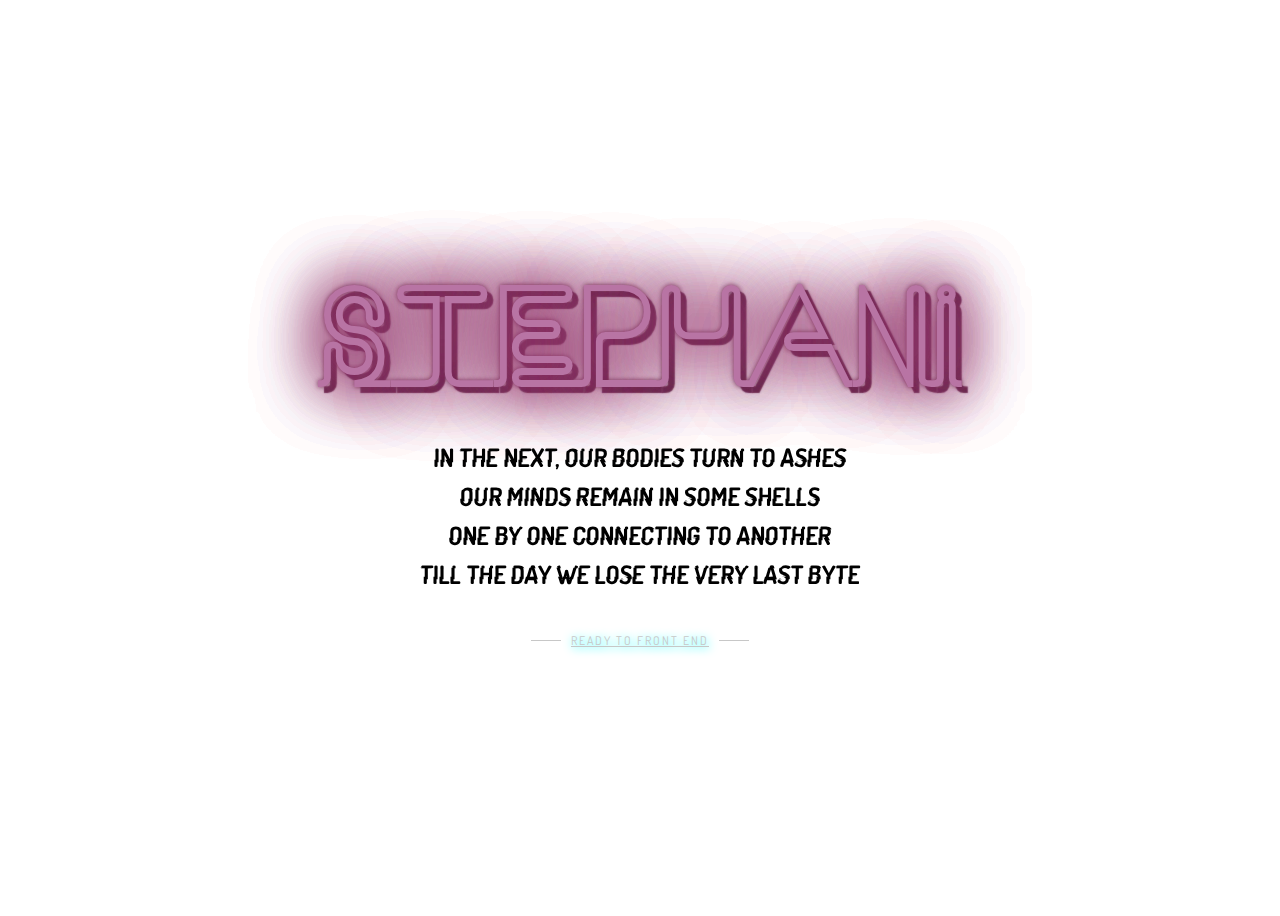
==== index.html @ b55461ea "init nuxt page" ====
<!DOCTYPE html>
<html >
<head><meta charset="utf-8">
<meta name="viewport" content="width=device-width, initial-scale=1"><link rel="preload" as="fetch" crossorigin="anonymous" href="/_payload.json"><link rel="modulepreload" as="script" crossorigin href="/_nuxt/entry.c4e32ee0.js"><link rel="modulepreload" as="script" crossorigin href="/_nuxt/index.02b77edc.js"><link rel="prefetch" as="script" crossorigin href="/_nuxt/error-404.999977af.js"><link rel="prefetch" as="script" crossorigin href="/_nuxt/error-500.c03dc04e.js"><style>@keyframes flash-left-e661d5b4{0%{transform:translateX(1px)}to{transform:translateX(0)}}@keyframes flash-right-e661d5b4{0%{transform:translateX(-.5px)}to{transform:translateX(0)}}.container[data-v-e661d5b4]{justify-content:center}.container[data-v-e661d5b4],.noise-title[data-v-e661d5b4]{align-items:center;display:flex;flex-flow:column nowrap}.noise-title[data-v-e661d5b4]{margin-bottom:2rem}.noise[data-v-e661d5b4]{cursor:pointer;display:inline-flex;flex-flow:column nowrap;font-size:.875rem;font-weight:700;line-height:1;margin-bottom:1rem;position:relative}.noise span[data-v-e661d5b4]{align-items:center;animation-delay:.5s;animation-duration:.2s;animation-iteration-count:infinite;animation-name:flash-right-e661d5b4;display:flex;height:8px;overflow:hidden;position:relative;z-index:2}.noise[data-v-e661d5b4]:after,.noise[data-v-e661d5b4]:before{animation-delay:.5s;animation-duration:.2s;animation-iteration-count:infinite;animation-name:flash-left-e661d5b4;content:attr(data-text);display:block;height:5px;overflow:hidden;position:absolute;white-space:nowrap;z-index:1}.noise[data-v-e661d5b4]:before{align-items:flex-start;display:flex;left:0;top:-4px}.noise[data-v-e661d5b4]:after{align-items:flex-end;bottom:-3px;display:flex;left:-1px}.light-mode .noise span[data-v-e661d5b4],.light-mode .noise[data-v-e661d5b4]:after,.light-mode .noise[data-v-e661d5b4]:before{animation:none}.enter-link[data-v-e661d5b4]{align-items:center;cursor:pointer;display:flex;font-family:Dosis,sans-serif;font-size:.75rem;letter-spacing:2px;text-shadow:1px 1px 10px cyan;transition:opacity .2s ease-out}.enter-link[data-v-e661d5b4]:hover{text-decoration:none}.enter-link[data-v-e661d5b4]:after,.enter-link[data-v-e661d5b4]:before{border-top:1px solid;content:"";display:inline-block;margin:0 10px;width:30px}.light-mode .enter-link[data-v-e661d5b4]{color:#070305;text-shadow:none}.slogan[data-v-e661d5b4]{color:#fff;font-family:Lato,sans-serif;font-size:5.5rem;font-weight:700;line-height:1;opacity:.7;text-shadow:0 0 20px cyan;white-space:pre-line}.slogan.flip[data-v-e661d5b4]{color:cyan;opacity:.05;text-shadow:10px 0 0 #b25e9a;transform:scaleX(-1)}.logo-wrap[data-v-e661d5b4]{align-items:center;color:#fff;display:flex;flex-flow:column nowrap;justify-content:center}.title[data-v-e661d5b4]{font-family:Fredericka the Great,cursive;font-size:5rem;line-height:1;margin-bottom:.25rem}.subtitle[data-v-e661d5b4]{font-family:Dosis,sans-serif;font-size:.625rem;font-weight:100;letter-spacing:7px;text-align:justify}.neon[data-v-e661d5b4]{color:#b874a4;font-family:neon;font-size:3.25rem;line-height:3.25rem;margin-bottom:2rem;margin-top:1rem}.light-mode .neon[data-v-e661d5b4]{animation:none;color:#555;text-shadow:0 0 5vw #f7f7f7,0 0 5vw #f7f7f7,0 0 5vw #f7f7f7,0 0 5vw #f7f7f7,0 0 .4vw #c7c7c7,.5vw .5vw .1vw #c7c7c7}.neon[data-v-e661d5b4]{animation:neon-e661d5b4 2s ease-out .1s infinite;-moz-animation:neon-e661d5b4 2s ease-out .1s infinite;-webkit-animation:neon-e661d5b4 2s ease-out .1s infinite;text-shadow:0 0 5vw #94396e,0 0 5vw #94396e,0 0 5vw #94396e,0 0 5vw #94396e,0 0 .4vw #5f2746,.5vw .5vw .1vw #5f2746}@media screen and (min-width:768px){.neon[data-v-e661d5b4]{font-size:6rem;line-height:6rem;margin-bottom:2rem}.noise[data-v-e661d5b4]{margin-bottom:1.75rem;transform:scale(1.5)}}@media screen and (min-width:992px){@keyframes flash-left-e661d5b4{0%{transform:translateX(4px)}to{transform:translateX(0)}}@keyframes flash-right-e661d5b4{0%{transform:translateX(-3px)}to{transform:translateX(0)}}.neon[data-v-e661d5b4]{font-size:8rem;line-height:8rem;margin-bottom:2rem}.noise[data-v-e661d5b4]{cursor:pointer;display:inline-flex;flex-flow:column nowrap;font-size:3rem;font-weight:700;line-height:1;margin-bottom:1rem;position:relative;transform:scale(.5)}.noise span[data-v-e661d5b4]{align-items:center;animation-duration:.2s;animation-iteration-count:infinite;animation-name:flash-right-e661d5b4;display:flex;height:23px;overflow:hidden;position:relative;z-index:2}.noise[data-v-e661d5b4]:after,.noise[data-v-e661d5b4]:before{animation-duration:.2s;animation-iteration-count:infinite;animation-name:flash-left-e661d5b4;content:attr(data-text);display:block;height:32px;overflow:hidden;position:absolute;white-space:nowrap;z-index:1}.noise[data-v-e661d5b4]:before{align-items:flex-start;display:flex;height:61%;left:1px;top:-13px}.noise[data-v-e661d5b4]:after{align-items:flex-end;bottom:-15px;display:flex;height:87%;left:-2px}}@keyframes neon-e661d5b4{0%,to{color:#b874a4;text-shadow:0 0 1vw #94396e,0 0 3vw #94396e,0 0 10vw #94396e,0 0 10vw #94396e,0 0 .4vw #5f2746,.5vw .5vw .1vw #5f2746}50%{color:#ffa0e4;text-shadow:0 0 .5vw #b25e9a,0 0 1.5vw #b25e9a,0 0 5vw #b25e9a,0 0 5vw #b25e9a,0 0 .2vw #5f2746,.5vw .5vw .1vw #5f2746}}</style><style>.magic-line-horizon[data-v-405652cb]{height:1400px;left:50%;position:absolute;transform:translate(-50%,-50%);width:80%}.magic-line[data-v-405652cb]{height:100%;position:absolute;top:0;width:50%}.magic-line.flip[data-v-405652cb]{right:0}.card[data-v-405652cb]{background-color:rgba(0,0,0,.75);border:1px solid #cf9bc3;border-radius:5px;margin-bottom:1.875rem;width:100%}.card[data-v-405652cb]:before{content:"";display:block;padding-bottom:65%}.card.narrow[data-v-405652cb]:before{padding-bottom:63%}</style><style>@import url("https://fonts.googleapis.com/css2?family=Dosis:wght@200;300&family=Lato:ital,wght@0,100;0,300;0,400;0,700;0,900;1,100;1,300;1,400;1,700;1,900&family=Fredericka+the+Great&family=Noto+Sans+TC:wght@300;400;500;700&family=Noto+Serif+TC&display=swap");.page-enter-active,.page-leave-active{transition:opacity .5s}.page-enter,.page-leave-to{opacity:0}.loader-enter-active,.loader-leave-active{transition:opacity .5s}.loader-leave-to{opacity:0}.navbar-light.bg-light{background-color:transparent}.navbar-brand{font-family:Fredericka the Great,cursive;font-size:1rem}.navbar-toggler{border:none;padding:.5rem 0}.navbar-nav .nav-link{color:#c7c7c7}.light-mode .navbar-nav .nav-link{color:#555;font-weight:700;text-shadow:none}.light-mode .navbar-nav .nav-link:hover{color:#555;text-shadow:none}.navbar-dark .navbar-nav .nav-link{color:#c7c7c7}.navbar-expand-lg .navbar-nav .nav-link{cursor:pointer;font-family:Dosis,sans-serif;font-size:.75rem;letter-spacing:2px}@media (min-width:992px){.navbar-expand-lg .navbar-nav .nav-link{margin:1rem 2rem}}.light-mode .nav-link{color:#555}@font-face{font-display:swap;font-family:neon;font-style:normal;font-weight:300;src:url(/_nuxt/neon.2fa25d86.ttf)}.font-dosis{font-family:Dosis,sans-serif;font-size:3rem;font-weight:700}.fonts-neon{color:#b874a4;font-family:neon;font-size:8rem;line-height:8rem;margin-bottom:2rem;margin-top:1rem;text-shadow:0 0 5vw #94396e,0 0 5vw #94396e,0 0 5vw #94396e,0 0 5vw #94396e,0 0 .4vw #5f2746,.5vw .5vw .1vw #5f2746}body{display:flex;flex-direction:column;min-height:100vh;transition:all .25s ease-out}body.light-mode{background-color:#fff;color:#070305}body.light-mode a{color:#070305}#__layout,#__nuxt,.v-layout,main{display:flex;flex-direction:column;flex-grow:1}main{align-items:center;justify-content:center;overflow:hidden}a{color:#c7c7c7}.section{display:flex;flex-flow:column nowrap;justify-content:center;position:relative}.section,.section.fullscreen{min-height:100vh}.section-title{display:flex;flex-flow:column nowrap;font-family:"Noto Serif",serif;font-size:1.5rem;justify-content:center;line-height:1;margin-bottom:2.5rem}.section-title .text-large{display:inline-block;font-size:1.875rem;margin-top:1rem}.custom-control-input:checked~.custom-control-label:before{background-color:transparent;border-color:#c7c7c7;color:#fff}.custom-control-input:focus~.custom-control-label:before{box-shadow:none}.custom-control-input:focus:not(:checked)~.custom-control-label:before{border-color:#c7c7c7}.custom-control-input:not(:disabled):active~.custom-control-label:before{background-color:transparent;border-color:inherit;color:#fff}.color-white{color:#fff}.bg-cyber-purple{background-color:#5f2746}.bg-cyber-black{background-color:#070305}.bg-powder-cyan{background-color:#6b9099}</style></head>
<body ><div id="__nuxt"><!--[--><main data-v-405652cb><div id="SECTION_TOP" class="section" style="min-height:auto;" data-v-405652cb data-v-e661d5b4><div class="container" data-v-e661d5b4><div class="font-neon neon" data-v-e661d5b4>stephani</div><div class="font-dosis noise-title" data-v-e661d5b4><div class="noise" data-text="IN THE NEXT, OUR BODIES TURN TO ASHES" data-v-e661d5b4><span data-v-e661d5b4>IN THE NEXT, OUR BODIES TURN TO ASHES</span></div><div class="noise" data-text="OUR MINDS REMAIN IN SOME SHELLS" data-v-e661d5b4><span data-v-e661d5b4>OUR MINDS REMAIN IN SOME SHELLS</span></div><div class="noise" data-text="ONE BY ONE CONNECTING TO ANOTHER" data-v-e661d5b4><span data-v-e661d5b4>ONE BY ONE CONNECTING TO ANOTHER</span></div><div class="noise" data-text="TILL THE DAY WE LOSE THE VERY LAST BYTE" data-v-e661d5b4><span data-v-e661d5b4>TILL THE DAY WE LOSE THE VERY LAST BYTE</span></div></div><a class="enter-link" href="#" data-v-e661d5b4>READY TO FRONT END</a></div></div></main><!--]--></div><script type="application/json" id="__NUXT_DATA__" data-ssr="true" data-src="/_payload.json">[{"state":1,"_errors":3,"serverRendered":5,"path":6,"prerenderedAt":7},["Reactive",2],{},["Reactive",4],{},true,"/",1693172383442]</script><script>window.__NUXT__={};window.__NUXT__.config={public:{},app:{baseURL:"/",buildAssetsDir:"/_nuxt/",cdnURL:""}}</script><script type="module" src="/_nuxt/entry.c4e32ee0.js" crossorigin></script></body>
</html>
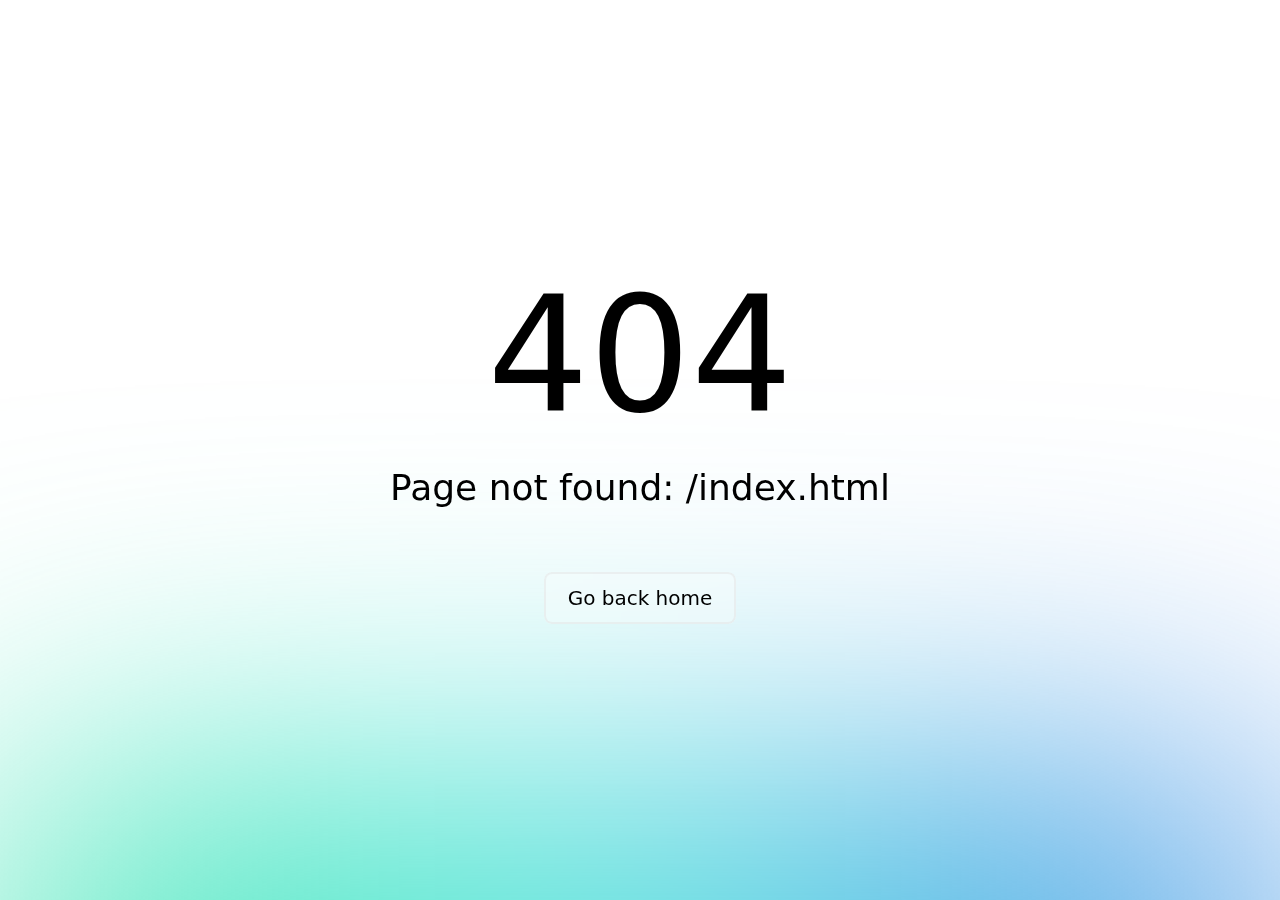
==== commit 286db1a0: "feat: add theme style" ====
--- a/index.html
+++ b/index.html
@@ -1,6 +1,29 @@
 <!DOCTYPE html>
 <html >
 <head><meta charset="utf-8">
-<meta name="viewport" content="width=device-width, initial-scale=1"><link rel="preload" as="fetch" crossorigin="anonymous" href="/_payload.json"><link rel="modulepreload" as="script" crossorigin href="/_nuxt/entry.c4e32ee0.js"><link rel="modulepreload" as="script" crossorigin href="/_nuxt/index.02b77edc.js"><link rel="prefetch" as="script" crossorigin href="/_nuxt/error-404.999977af.js"><link rel="prefetch" as="script" crossorigin href="/_nuxt/error-500.c03dc04e.js"><style>@keyframes flash-left-e661d5b4{0%{transform:translateX(1px)}to{transform:translateX(0)}}@keyframes flash-right-e661d5b4{0%{transform:translateX(-.5px)}to{transform:translateX(0)}}.container[data-v-e661d5b4]{justify-content:center}.container[data-v-e661d5b4],.noise-title[data-v-e661d5b4]{align-items:center;display:flex;flex-flow:column nowrap}.noise-title[data-v-e661d5b4]{margin-bottom:2rem}.noise[data-v-e661d5b4]{cursor:pointer;display:inline-flex;flex-flow:column nowrap;font-size:.875rem;font-weight:700;line-height:1;margin-bottom:1rem;position:relative}.noise span[data-v-e661d5b4]{align-items:center;animation-delay:.5s;animation-duration:.2s;animation-iteration-count:infinite;animation-name:flash-right-e661d5b4;display:flex;height:8px;overflow:hidden;position:relative;z-index:2}.noise[data-v-e661d5b4]:after,.noise[data-v-e661d5b4]:before{animation-delay:.5s;animation-duration:.2s;animation-iteration-count:infinite;animation-name:flash-left-e661d5b4;content:attr(data-text);display:block;height:5px;overflow:hidden;position:absolute;white-space:nowrap;z-index:1}.noise[data-v-e661d5b4]:before{align-items:flex-start;display:flex;left:0;top:-4px}.noise[data-v-e661d5b4]:after{align-items:flex-end;bottom:-3px;display:flex;left:-1px}.light-mode .noise span[data-v-e661d5b4],.light-mode .noise[data-v-e661d5b4]:after,.light-mode .noise[data-v-e661d5b4]:before{animation:none}.enter-link[data-v-e661d5b4]{align-items:center;cursor:pointer;display:flex;font-family:Dosis,sans-serif;font-size:.75rem;letter-spacing:2px;text-shadow:1px 1px 10px cyan;transition:opacity .2s ease-out}.enter-link[data-v-e661d5b4]:hover{text-decoration:none}.enter-link[data-v-e661d5b4]:after,.enter-link[data-v-e661d5b4]:before{border-top:1px solid;content:"";display:inline-block;margin:0 10px;width:30px}.light-mode .enter-link[data-v-e661d5b4]{color:#070305;text-shadow:none}.slogan[data-v-e661d5b4]{color:#fff;font-family:Lato,sans-serif;font-size:5.5rem;font-weight:700;line-height:1;opacity:.7;text-shadow:0 0 20px cyan;white-space:pre-line}.slogan.flip[data-v-e661d5b4]{color:cyan;opacity:.05;text-shadow:10px 0 0 #b25e9a;transform:scaleX(-1)}.logo-wrap[data-v-e661d5b4]{align-items:center;color:#fff;display:flex;flex-flow:column nowrap;justify-content:center}.title[data-v-e661d5b4]{font-family:Fredericka the Great,cursive;font-size:5rem;line-height:1;margin-bottom:.25rem}.subtitle[data-v-e661d5b4]{font-family:Dosis,sans-serif;font-size:.625rem;font-weight:100;letter-spacing:7px;text-align:justify}.neon[data-v-e661d5b4]{color:#b874a4;font-family:neon;font-size:3.25rem;line-height:3.25rem;margin-bottom:2rem;margin-top:1rem}.light-mode .neon[data-v-e661d5b4]{animation:none;color:#555;text-shadow:0 0 5vw #f7f7f7,0 0 5vw #f7f7f7,0 0 5vw #f7f7f7,0 0 5vw #f7f7f7,0 0 .4vw #c7c7c7,.5vw .5vw .1vw #c7c7c7}.neon[data-v-e661d5b4]{animation:neon-e661d5b4 2s ease-out .1s infinite;-moz-animation:neon-e661d5b4 2s ease-out .1s infinite;-webkit-animation:neon-e661d5b4 2s ease-out .1s infinite;text-shadow:0 0 5vw #94396e,0 0 5vw #94396e,0 0 5vw #94396e,0 0 5vw #94396e,0 0 .4vw #5f2746,.5vw .5vw .1vw #5f2746}@media screen and (min-width:768px){.neon[data-v-e661d5b4]{font-size:6rem;line-height:6rem;margin-bottom:2rem}.noise[data-v-e661d5b4]{margin-bottom:1.75rem;transform:scale(1.5)}}@media screen and (min-width:992px){@keyframes flash-left-e661d5b4{0%{transform:translateX(4px)}to{transform:translateX(0)}}@keyframes flash-right-e661d5b4{0%{transform:translateX(-3px)}to{transform:translateX(0)}}.neon[data-v-e661d5b4]{font-size:8rem;line-height:8rem;margin-bottom:2rem}.noise[data-v-e661d5b4]{cursor:pointer;display:inline-flex;flex-flow:column nowrap;font-size:3rem;font-weight:700;line-height:1;margin-bottom:1rem;position:relative;transform:scale(.5)}.noise span[data-v-e661d5b4]{align-items:center;animation-duration:.2s;animation-iteration-count:infinite;animation-name:flash-right-e661d5b4;display:flex;height:23px;overflow:hidden;position:relative;z-index:2}.noise[data-v-e661d5b4]:after,.noise[data-v-e661d5b4]:before{animation-duration:.2s;animation-iteration-count:infinite;animation-name:flash-left-e661d5b4;content:attr(data-text);display:block;height:32px;overflow:hidden;position:absolute;white-space:nowrap;z-index:1}.noise[data-v-e661d5b4]:before{align-items:flex-start;display:flex;height:61%;left:1px;top:-13px}.noise[data-v-e661d5b4]:after{align-items:flex-end;bottom:-15px;display:flex;height:87%;left:-2px}}@keyframes neon-e661d5b4{0%,to{color:#b874a4;text-shadow:0 0 1vw #94396e,0 0 3vw #94396e,0 0 10vw #94396e,0 0 10vw #94396e,0 0 .4vw #5f2746,.5vw .5vw .1vw #5f2746}50%{color:#ffa0e4;text-shadow:0 0 .5vw #b25e9a,0 0 1.5vw #b25e9a,0 0 5vw #b25e9a,0 0 5vw #b25e9a,0 0 .2vw #5f2746,.5vw .5vw .1vw #5f2746}}</style><style>.magic-line-horizon[data-v-405652cb]{height:1400px;left:50%;position:absolute;transform:translate(-50%,-50%);width:80%}.magic-line[data-v-405652cb]{height:100%;position:absolute;top:0;width:50%}.magic-line.flip[data-v-405652cb]{right:0}.card[data-v-405652cb]{background-color:rgba(0,0,0,.75);border:1px solid #cf9bc3;border-radius:5px;margin-bottom:1.875rem;width:100%}.card[data-v-405652cb]:before{content:"";display:block;padding-bottom:65%}.card.narrow[data-v-405652cb]:before{padding-bottom:63%}</style><style>@import url("https://fonts.googleapis.com/css2?family=Dosis:wght@200;300&family=Lato:ital,wght@0,100;0,300;0,400;0,700;0,900;1,100;1,300;1,400;1,700;1,900&family=Fredericka+the+Great&family=Noto+Sans+TC:wght@300;400;500;700&family=Noto+Serif+TC&display=swap");.page-enter-active,.page-leave-active{transition:opacity .5s}.page-enter,.page-leave-to{opacity:0}.loader-enter-active,.loader-leave-active{transition:opacity .5s}.loader-leave-to{opacity:0}.navbar-light.bg-light{background-color:transparent}.navbar-brand{font-family:Fredericka the Great,cursive;font-size:1rem}.navbar-toggler{border:none;padding:.5rem 0}.navbar-nav .nav-link{color:#c7c7c7}.light-mode .navbar-nav .nav-link{color:#555;font-weight:700;text-shadow:none}.light-mode .navbar-nav .nav-link:hover{color:#555;text-shadow:none}.navbar-dark .navbar-nav .nav-link{color:#c7c7c7}.navbar-expand-lg .navbar-nav .nav-link{cursor:pointer;font-family:Dosis,sans-serif;font-size:.75rem;letter-spacing:2px}@media (min-width:992px){.navbar-expand-lg .navbar-nav .nav-link{margin:1rem 2rem}}.light-mode .nav-link{color:#555}@font-face{font-display:swap;font-family:neon;font-style:normal;font-weight:300;src:url(/_nuxt/neon.2fa25d86.ttf)}.font-dosis{font-family:Dosis,sans-serif;font-size:3rem;font-weight:700}.fonts-neon{color:#b874a4;font-family:neon;font-size:8rem;line-height:8rem;margin-bottom:2rem;margin-top:1rem;text-shadow:0 0 5vw #94396e,0 0 5vw #94396e,0 0 5vw #94396e,0 0 5vw #94396e,0 0 .4vw #5f2746,.5vw .5vw .1vw #5f2746}body{display:flex;flex-direction:column;min-height:100vh;transition:all .25s ease-out}body.light-mode{background-color:#fff;color:#070305}body.light-mode a{color:#070305}#__layout,#__nuxt,.v-layout,main{display:flex;flex-direction:column;flex-grow:1}main{align-items:center;justify-content:center;overflow:hidden}a{color:#c7c7c7}.section{display:flex;flex-flow:column nowrap;justify-content:center;position:relative}.section,.section.fullscreen{min-height:100vh}.section-title{display:flex;flex-flow:column nowrap;font-family:"Noto Serif",serif;font-size:1.5rem;justify-content:center;line-height:1;margin-bottom:2.5rem}.section-title .text-large{display:inline-block;font-size:1.875rem;margin-top:1rem}.custom-control-input:checked~.custom-control-label:before{background-color:transparent;border-color:#c7c7c7;color:#fff}.custom-control-input:focus~.custom-control-label:before{box-shadow:none}.custom-control-input:focus:not(:checked)~.custom-control-label:before{border-color:#c7c7c7}.custom-control-input:not(:disabled):active~.custom-control-label:before{background-color:transparent;border-color:inherit;color:#fff}.color-white{color:#fff}.bg-cyber-purple{background-color:#5f2746}.bg-cyber-black{background-color:#070305}.bg-powder-cyan{background-color:#6b9099}</style></head>
-<body ><div id="__nuxt"><!--[--><main data-v-405652cb><div id="SECTION_TOP" class="section" style="min-height:auto;" data-v-405652cb data-v-e661d5b4><div class="container" data-v-e661d5b4><div class="font-neon neon" data-v-e661d5b4>stephani</div><div class="font-dosis noise-title" data-v-e661d5b4><div class="noise" data-text="IN THE NEXT, OUR BODIES TURN TO ASHES" data-v-e661d5b4><span data-v-e661d5b4>IN THE NEXT, OUR BODIES TURN TO ASHES</span></div><div class="noise" data-text="OUR MINDS REMAIN IN SOME SHELLS" data-v-e661d5b4><span data-v-e661d5b4>OUR MINDS REMAIN IN SOME SHELLS</span></div><div class="noise" data-text="ONE BY ONE CONNECTING TO ANOTHER" data-v-e661d5b4><span data-v-e661d5b4>ONE BY ONE CONNECTING TO ANOTHER</span></div><div class="noise" data-text="TILL THE DAY WE LOSE THE VERY LAST BYTE" data-v-e661d5b4><span data-v-e661d5b4>TILL THE DAY WE LOSE THE VERY LAST BYTE</span></div></div><a class="enter-link" href="#" data-v-e661d5b4>READY TO FRONT END</a></div></div></main><!--]--></div><script type="application/json" id="__NUXT_DATA__" data-ssr="true" data-src="/_payload.json">[{"state":1,"_errors":3,"serverRendered":5,"path":6,"prerenderedAt":7},["Reactive",2],{},["Reactive",4],{},true,"/",1693172383442]</script><script>window.__NUXT__={};window.__NUXT__.config={public:{},app:{baseURL:"/",buildAssetsDir:"/_nuxt/",cdnURL:""}}</script><script type="module" src="/_nuxt/entry.c4e32ee0.js" crossorigin></script></body>
+<title>ST&#x2F;FND.</title>
+<meta name="viewport" content="width=device-width, initial-scale=1">
+<meta name="Title" content="ST/FND.">
+<meta name="description" content="My amazing site."><link rel="modulepreload" as="script" crossorigin href="/_nuxt/entry.830f4719.js"><link rel="preload" as="style" href="/_nuxt/entry.898fc7f6.css"><link rel="prefetch" as="script" crossorigin href="/_nuxt/default.9f794185.js"><link rel="prefetch" as="script" crossorigin href="/_nuxt/_plugin-vue_export-helper.c27b6911.js"><link rel="prefetch" as="style" href="/_nuxt/error-404.7fc72018.css"><link rel="prefetch" as="script" crossorigin href="/_nuxt/error-404.17345e70.js"><link rel="prefetch" as="style" href="/_nuxt/error-500.c5df6088.css"><link rel="prefetch" as="script" crossorigin href="/_nuxt/error-500.f3aacb92.js"><link rel="stylesheet" href="/_nuxt/entry.898fc7f6.css"></head>
+<body class="test"><div id="__nuxt"><svg class="nuxt-spa-loading" xmlns="http://www.w3.org/2000/svg" viewBox="0 0 37 25" fill="none" width="80"><path d="M24.236 22.006h10.742L25.563 5.822l-8.979 14.31a4 4 0 0 1-3.388 1.874H2.978l11.631-20 5.897 10.567"/></svg><style>.nuxt-spa-loading {
+  position: fixed;
+  top: 50%;
+  left: 50%;
+  transform: translate(-50%, -50%);
+}
+.nuxt-spa-loading>path {
+  fill: none;
+  stroke: #00DC82;
+  stroke-width: 4px;
+  stroke-linecap: round;
+  stroke-linejoin: round;
+  stroke-dasharray: 128;
+  stroke-dashoffset: 128;
+  animation: nuxt-spa-loading-move 3s linear infinite;
+}
+@keyframes nuxt-spa-loading-move {
+  100% {
+    stroke-dashoffset: -128;
+  }
+}</style></div><script type="application/json" id="__NUXT_DATA__" data-ssr="false">[{"_errors":1,"serverRendered":2,"data":3,"state":4},{},false,{},{}]</script><script>window.__NUXT__={};window.__NUXT__.config={public:{},app:{baseURL:"/",buildAssetsDir:"/_nuxt/",cdnURL:""}}</script><script type="module" src="/_nuxt/entry.830f4719.js" crossorigin></script></body>
 </html>--- a/_nuxt/entry.898fc7f6.css
+++ b/_nuxt/entry.898fc7f6.css
@@ -0,0 +1,10 @@
+@import"https://fonts.googleapis.com/css2?family=Dosis:wght@200;300&family=Lato:ital,wght@0,100;0,300;0,400;0,700;0,900;1,100;1,300;1,400;1,700;1,900&family=Fredericka+the+Great&family=Noto+Sans+TC:wght@300;400;500;700&family=Noto+Serif+TC&display=swap";@import"https://fonts.googleapis.com/css2?family=Prata&display=swap";@import"https://fonts.googleapis.com/css?family=Raleway:400,,800,900";@import"https://fonts.googleapis.com/css2?family=Fredericka+the+Great&family=Podkova:wght@400;500;600;700;800&family=Prata&display=swap";/*! tailwindcss v3.3.5 | MIT License | https://tailwindcss.com*/*,:after,:before{border:0 solid;box-sizing:border-box}:after,:before{--tw-content:""}html{-webkit-text-size-adjust:100%;font-feature-settings:normal;font-family:Graphik,sans-serif;font-variation-settings:normal;line-height:1.5;-moz-tab-size:4;-o-tab-size:4;tab-size:4}body{line-height:inherit;margin:0}hr{border-top-width:1px;color:inherit;height:0}abbr:where([title]){-webkit-text-decoration:underline dotted;text-decoration:underline dotted}h1,h2,h3,h4,h5,h6{font-size:inherit;font-weight:inherit}a{color:inherit;text-decoration:inherit}code,kbd,pre,samp{font-family:ui-monospace,SFMono-Regular,Menlo,Monaco,Consolas,Liberation Mono,Courier New,monospace;font-size:1em}table{border-collapse:collapse;border-color:inherit;text-indent:0}button,input,optgroup,select,textarea{font-feature-settings:inherit;color:inherit;font-family:inherit;font-size:100%;font-variation-settings:inherit;font-weight:inherit;line-height:inherit;margin:0;padding:0}[type=button],[type=reset],[type=submit],button{-webkit-appearance:button;background-color:transparent;background-image:none}:-moz-focusring{outline:auto}:-moz-ui-invalid{box-shadow:none}::-webkit-inner-spin-button,::-webkit-outer-spin-button{height:auto}::-webkit-search-decoration{-webkit-appearance:none}blockquote,dd,dl,figure,h1,h2,h3,h4,h5,h6,hr,p,pre{margin:0}fieldset{margin:0}fieldset,legend{padding:0}menu,ol,ul{list-style:none;margin:0;padding:0}dialog{padding:0}textarea{resize:vertical}input::-moz-placeholder,textarea::-moz-placeholder{color:#9ca3af;opacity:1}input::placeholder,textarea::placeholder{color:#9ca3af;opacity:1}[role=button],button{cursor:pointer}:disabled{cursor:default}audio,canvas,embed,iframe,img,object,svg,video{display:block;vertical-align:middle}img,video{height:auto;max-width:100%}[hidden]{display:none}*,:after,:before{--tw-border-spacing-x:0;--tw-border-spacing-y:0;--tw-translate-x:0;--tw-translate-y:0;--tw-rotate:0;--tw-skew-x:0;--tw-skew-y:0;--tw-scale-x:1;--tw-scale-y:1;--tw-pan-x: ;--tw-pan-y: ;--tw-pinch-zoom: ;--tw-scroll-snap-strictness:proximity;--tw-gradient-from-position: ;--tw-gradient-via-position: ;--tw-gradient-to-position: ;--tw-ordinal: ;--tw-slashed-zero: ;--tw-numeric-figure: ;--tw-numeric-spacing: ;--tw-numeric-fraction: ;--tw-ring-inset: ;--tw-ring-offset-width:0px;--tw-ring-offset-color:#fff;--tw-ring-color:rgba(59,130,246,.5);--tw-ring-offset-shadow:0 0 #0000;--tw-ring-shadow:0 0 #0000;--tw-shadow:0 0 #0000;--tw-shadow-colored:0 0 #0000;--tw-blur: ;--tw-brightness: ;--tw-contrast: ;--tw-grayscale: ;--tw-hue-rotate: ;--tw-invert: ;--tw-saturate: ;--tw-sepia: ;--tw-drop-shadow: ;--tw-backdrop-blur: ;--tw-backdrop-brightness: ;--tw-backdrop-contrast: ;--tw-backdrop-grayscale: ;--tw-backdrop-hue-rotate: ;--tw-backdrop-invert: ;--tw-backdrop-opacity: ;--tw-backdrop-saturate: ;--tw-backdrop-sepia: }::backdrop{--tw-border-spacing-x:0;--tw-border-spacing-y:0;--tw-translate-x:0;--tw-translate-y:0;--tw-rotate:0;--tw-skew-x:0;--tw-skew-y:0;--tw-scale-x:1;--tw-scale-y:1;--tw-pan-x: ;--tw-pan-y: ;--tw-pinch-zoom: ;--tw-scroll-snap-strictness:proximity;--tw-gradient-from-position: ;--tw-gradient-via-position: ;--tw-gradient-to-position: ;--tw-ordinal: ;--tw-slashed-zero: ;--tw-numeric-figure: ;--tw-numeric-spacing: ;--tw-numeric-fraction: ;--tw-ring-inset: ;--tw-ring-offset-width:0px;--tw-ring-offset-color:#fff;--tw-ring-color:rgba(59,130,246,.5);--tw-ring-offset-shadow:0 0 #0000;--tw-ring-shadow:0 0 #0000;--tw-shadow:0 0 #0000;--tw-shadow-colored:0 0 #0000;--tw-blur: ;--tw-brightness: ;--tw-contrast: ;--tw-grayscale: ;--tw-hue-rotate: ;--tw-invert: ;--tw-saturate: ;--tw-sepia: ;--tw-drop-shadow: ;--tw-backdrop-blur: ;--tw-backdrop-brightness: ;--tw-backdrop-contrast: ;--tw-backdrop-grayscale: ;--tw-backdrop-hue-rotate: ;--tw-backdrop-invert: ;--tw-backdrop-opacity: ;--tw-backdrop-saturate: ;--tw-backdrop-sepia: }.container{width:100%}@media (min-width:480px){.container{max-width:480px}}@media (min-width:768px){.container{max-width:768px}}@media (min-width:976px){.container{max-width:976px}}@media (min-width:1440px){.container{max-width:1440px}}.visible{visibility:visible}.fixed{position:fixed}.absolute{position:absolute}.relative{position:relative}.bottom-0{bottom:0}.left-\[2\%\]{left:2%}.top-\[4\%\]{top:4%}.m-auto{margin:auto}.mx-1{margin-left:.25rem;margin-right:.25rem}.my-4{margin-bottom:1rem;margin-top:1rem}.mb-1{margin-bottom:.25rem}.mb-4{margin-bottom:1rem}.mb-8{margin-bottom:2rem}.ml-10{margin-left:2.5rem}.mt-10{margin-top:2.5rem}.mt-2{margin-top:.5rem}.mt-4{margin-top:1rem}.mt-6{margin-top:1.5rem}.mt-8{margin-top:2rem}.mt-auto{margin-top:auto}.block{display:block}.flex{display:flex}.grid{display:grid}.hidden{display:none}.h-\[100px\]{height:100px}.h-\[100vh\]{height:100vh}.h-\[65\%\]{height:65%}.h-\[80\%\]{height:80%}.h-full{height:100%}.min-h-\[100px\]{min-height:100px}.w-\[100px\]{width:100px}.w-\[100vw\]{width:100vw}.w-\[120px\]{width:120px}.w-\[70\%\]{width:70%}.w-full{width:100%}.max-w-\[400px\]{max-width:400px}.max-w-\[600px\]{max-width:600px}.transform{transform:translate(var(--tw-translate-x),var(--tw-translate-y)) rotate(var(--tw-rotate)) skew(var(--tw-skew-x)) skewY(var(--tw-skew-y)) scaleX(var(--tw-scale-x)) scaleY(var(--tw-scale-y))}.resize{resize:both}.grid-cols-1{grid-template-columns:repeat(1,minmax(0,1fr))}.flex-col{flex-direction:column}.flex-wrap{flex-wrap:wrap}.items-center{align-items:center}.justify-center{justify-content:center}.divide-y>:not([hidden])~:not([hidden]){--tw-divide-y-reverse:0;border-bottom-width:calc(1px*var(--tw-divide-y-reverse));border-top-width:calc(1px*(1 - var(--tw-divide-y-reverse)))}.overflow-hidden{overflow:hidden}.rounded-full{border-radius:9999px}.rounded-md{border-radius:.375rem}.border{border-width:1px}.p-4{padding:1rem}.py-1{padding-bottom:.25rem;padding-top:.25rem}.py-2{padding-bottom:.5rem;padding-top:.5rem}.text-2xl{font-size:1.5rem;line-height:2rem}.text-6xl{font-size:3.75rem;line-height:1}.text-lg{font-size:1.125rem;line-height:1.75rem}.text-sm{font-size:.875rem;line-height:1.25rem}.text-xs{font-size:.75rem;line-height:1rem}.font-bold{font-weight:700}.leading-none{line-height:1}.transition{transition-duration:.15s;transition-property:color,background-color,border-color,text-decoration-color,fill,stroke,opacity,box-shadow,transform,filter,-webkit-backdrop-filter;transition-property:color,background-color,border-color,text-decoration-color,fill,stroke,opacity,box-shadow,transform,filter,backdrop-filter;transition-property:color,background-color,border-color,text-decoration-color,fill,stroke,opacity,box-shadow,transform,filter,backdrop-filter,-webkit-backdrop-filter;transition-timing-function:cubic-bezier(.4,0,.2,1)}.ease-out{transition-timing-function:cubic-bezier(0,0,.2,1)}/*! normalize.css v8.0.1 | MIT License | github.com/necolas/normalize.css */html{-webkit-text-size-adjust:100%;line-height:1.15}body{margin:0}main{display:block}h1{font-size:2em;margin:.67em 0}hr{box-sizing:content-box;height:0;overflow:visible}pre{font-family:monospace,monospace;font-size:1em}a{background-color:transparent}abbr[title]{border-bottom:none;text-decoration:underline;-webkit-text-decoration:underline dotted;text-decoration:underline dotted}b,strong{font-weight:bolder}code,kbd,samp{font-family:monospace,monospace;font-size:1em}small{font-size:80%}sub,sup{font-size:75%;line-height:0;position:relative;vertical-align:baseline}sub{bottom:-.25em}sup{top:-.5em}img{border-style:none}button,input,optgroup,select,textarea{font-family:inherit;font-size:100%;line-height:1.15;margin:0}button,input{overflow:visible}button,select{text-transform:none}[type=button],[type=reset],[type=submit],button{-webkit-appearance:button}[type=button]::-moz-focus-inner,[type=reset]::-moz-focus-inner,[type=submit]::-moz-focus-inner,button::-moz-focus-inner{border-style:none;padding:0}[type=button]:-moz-focusring,[type=reset]:-moz-focusring,[type=submit]:-moz-focusring,button:-moz-focusring{outline:1px dotted ButtonText}fieldset{padding:.35em .75em .625em}legend{box-sizing:border-box;color:inherit;display:table;max-width:100%;padding:0;white-space:normal}progress{vertical-align:baseline}textarea{overflow:auto}[type=checkbox],[type=radio]{box-sizing:border-box;padding:0}[type=number]::-webkit-inner-spin-button,[type=number]::-webkit-outer-spin-button{height:auto}[type=search]{-webkit-appearance:textfield;outline-offset:-2px}[type=search]::-webkit-search-decoration{-webkit-appearance:none}::-webkit-file-upload-button{-webkit-appearance:button;font:inherit}details{display:block}summary{display:list-item}[hidden],template{display:none}:root{--footer-bg-color:#333;--footer-color:#fff}@font-face{font-display:swap;font-family:neon;font-style:normal;font-weight:300;src:url(../fonts/neon.ttf)}.font-dosis{font-family:Dosis,sans-serif;font-size:3rem;font-weight:700}.fonts-neon{color:#b874a4;font-family:neon;font-size:8rem;line-height:8rem;margin-bottom:2rem;margin-top:1rem;text-shadow:0 0 5vw #94396e,0 0 5vw #94396e,0 0 5vw #94396e,0 0 5vw #94396e,0 0 .4vw #5f2746,.5vw .5vw .1vw #5f2746}.font-Podkova{font-family:Podkova,san-serif}body{display:flex;flex-direction:column;font-family:Raleway,san-serif;min-height:100vh;transition:all .25s ease-out}body,body.light-mode{background-color:#fff}body.light-mode,body.light-mode a{color:#070305}#__layout,#__nuxt,.v-layout,main{display:flex;flex-direction:column;flex-grow:1}main{align-items:center;justify-content:center;overflow:hidden}a{color:#c7c7c7}.section{display:flex;flex-flow:column nowrap;justify-content:center;position:relative}.section,.section.fullscreen{min-height:100vh}.section-title{display:flex;flex-flow:column nowrap;font-family:"Noto Serif",serif;font-size:1.5rem;justify-content:center;line-height:1;margin-bottom:2.5rem}.section-title .text-large{display:inline-block;font-size:1.875rem;margin-top:1rem}.custom-control-input:checked~.custom-control-label:before{background-color:transparent;border-color:#c7c7c7;color:#fff}.custom-control-input:focus~.custom-control-label:before{box-shadow:none}.custom-control-input:focus:not(:checked)~.custom-control-label:before{border-color:#c7c7c7}.custom-control-input:not(:disabled):active~.custom-control-label:before{background-color:transparent;border-color:inherit;color:#fff}/*!
+* fullPage 4.0.20
+* https://github.com/alvarotrigo/fullPage.js
+*
+* @license GPLv3 for open source use only
+* or Fullpage Commercial License for commercial use
+* http://alvarotrigo.com/fullPage/pricing/
+*
+* Copyright (C) 2021 http://alvarotrigo.com/fullPage - A project by Alvaro Trigo
+*/.fp-enabled body,html.fp-enabled{-webkit-tap-highlight-color:rgba(0,0,0,0);margin:0;overflow:hidden;padding:0}.fp-section{box-sizing:border-box;display:block;height:100%;position:relative}.fp-slide{float:left}.fp-slide,.fp-slidesContainer{display:block;height:100%}.fp-slides{height:100%;overflow:hidden;position:relative;transition:all .3s ease-out;z-index:1}.fp-table{display:flex;flex-direction:column;justify-content:center;width:100%}.fp-slidesContainer{float:left;position:relative}.fp-controlArrow{cursor:pointer;margin-top:-38px;position:absolute;top:50%;transform:translateZ(0);-webkit-user-select:none;-moz-user-select:none;-khtml-user-select:none;-ms-user-select:none;z-index:4}.fp-prev{left:15px}.fp-next{right:15px}.fp-arrow{border-style:solid;height:0;width:0}.fp-arrow.fp-prev{border-color:transparent #fff transparent transparent;border-width:38.5px 34px 38.5px 0}.fp-arrow.fp-next{border-color:transparent transparent transparent #fff;border-width:38.5px 0 38.5px 34px}.fp-notransition{transition:none!important}#fp-nav{opacity:1;position:fixed;top:50%;transform:translateY(-50%);-ms-transform:translateY(-50%);-webkit-transform:translate3d(0,-50%,0);z-index:100}#fp-nav.fp-right{right:17px}#fp-nav.fp-left{left:17px}.fp-slidesNav{left:0!important;margin:0 auto!important;opacity:1;position:absolute;right:0;transform:translateZ(0);z-index:4}.fp-slidesNav.fp-bottom{bottom:17px}.fp-slidesNav.fp-top{top:17px}#fp-nav ul,.fp-slidesNav ul{margin:0;padding:0}#fp-nav ul li,.fp-slidesNav ul li{display:block;height:13px;margin:7px;position:relative;width:14px}.fp-slidesNav ul li{display:inline-block}#fp-nav ul li a,.fp-slidesNav ul li a{cursor:pointer;display:block;height:100%;position:relative;text-decoration:none;width:100%;z-index:1}#fp-nav ul li a.active span,#fp-nav ul li:hover a.active span,.fp-slidesNav ul li a.active span,.fp-slidesNav ul li:hover a.active span{border-radius:100%;height:12px;margin:-6px 0 0 -6px;width:12px}#fp-nav ul li a span,.fp-slidesNav ul li a span{background:#333;border:0;border-radius:50%;height:4px;left:50%;margin:-2px 0 0 -2px;position:absolute;top:50%;transition:all .1s ease-in-out;width:4px;z-index:1}#fp-nav ul li:hover a span,.fp-slidesNav ul li:hover a span{height:10px;margin:-5px 0 0 -5px;width:10px}#fp-nav ul li .fp-tooltip{color:#fff;cursor:pointer;display:block;font-family:arial,helvetica,sans-serif;font-size:14px;max-width:220px;opacity:0;overflow:hidden;position:absolute;top:-2px;white-space:nowrap;width:0}#fp-nav ul li:hover .fp-tooltip,#fp-nav.fp-show-active a.active+.fp-tooltip{opacity:1;transition:opacity .2s ease-in;width:auto}#fp-nav ul li .fp-tooltip.fp-right{right:20px}#fp-nav ul li .fp-tooltip.fp-left{left:20px}.fp-auto-height .fp-slide,.fp-auto-height.fp-section,.fp-responsive .fp-is-overflow.fp-section{height:auto!important}.fp-scrollable .fp-section,.fp-scrollable .fp-slide,.fp-scrollable.fp-responsive .fp-is-overflow.fp-section{height:100vh;height:calc(var(--vh,1vh)*100)}.fp-scrollable .fp-section:not(.fp-auto-height):not([data-percentage]),.fp-scrollable .fp-slide:not(.fp-auto-height):not([data-percentage]),.fp-scrollable.fp-responsive .fp-is-overflow.fp-section:not(.fp-auto-height):not([data-percentage]){min-height:100vh;min-height:calc(var(--vh,1vh)*100)}.fp-overflow{justify-content:flex-start;max-height:100vh}.fp-scrollable .fp-auto-height .fp-overflow{max-height:none}.fp-is-overflow .fp-overflow.fp-auto-height,.fp-is-overflow .fp-overflow.fp-auto-height-responsive,.fp-is-overflow>.fp-overflow{overflow-y:auto}.fp-overflow{outline:0}.fp-overflow.fp-table{display:block}.fp-responsive .fp-auto-height-responsive .fp-slide,.fp-responsive .fp-auto-height-responsive.fp-section{height:auto!important;min-height:auto!important}.fp-sr-only{clip:rect(0,0,0,0);border:0;height:1px;overflow:hidden;padding:0;position:absolute;white-space:nowrap;width:1px}.fp-scroll-mac .fp-overflow::-webkit-scrollbar{background-color:transparent;width:9px}.fp-scroll-mac .fp-overflow::-webkit-scrollbar-track{background-color:transparent}.fp-scroll-mac .fp-overflow::-webkit-scrollbar-thumb{background-color:#0006;border:4px solid transparent;border-radius:16px}.fp-warning,.fp-watermark{bottom:0;position:absolute;z-index:9999999}.fp-warning,.fp-watermark a{background:hsla(0,0%,100%,.6);border-radius:3px;color:#000;display:inline-block;font-family:arial;font-size:14px;margin:12px;padding:5px 8px;text-decoration:none}.fp-noscroll .fp-overflow{overflow:hidden}
--- a/_nuxt/error-404.7fc72018.css
+++ b/_nuxt/error-404.7fc72018.css
@@ -0,0 +1 @@
+.spotlight[data-v-ccd3db62]{background:linear-gradient(45deg,#00dc82,#36e4da 50%,#0047e1);bottom:-30vh;filter:blur(20vh);height:40vh}.gradient-border[data-v-ccd3db62]{-webkit-backdrop-filter:blur(10px);backdrop-filter:blur(10px);border-radius:.5rem;position:relative}@media (prefers-color-scheme:light){.gradient-border[data-v-ccd3db62]{background-color:#ffffff4d}.gradient-border[data-v-ccd3db62]:before{background:linear-gradient(90deg,#e2e2e2,#e2e2e2 25%,#00dc82 50%,#36e4da 75%,#0047e1)}}@media (prefers-color-scheme:dark){.gradient-border[data-v-ccd3db62]{background-color:#1414144d}.gradient-border[data-v-ccd3db62]:before{background:linear-gradient(90deg,#303030,#303030 25%,#00dc82 50%,#36e4da 75%,#0047e1)}}.gradient-border[data-v-ccd3db62]:before{background-size:400% auto;border-radius:.5rem;bottom:0;content:"";left:0;-webkit-mask:linear-gradient(#fff 0 0) content-box,linear-gradient(#fff 0 0);mask:linear-gradient(#fff 0 0) content-box,linear-gradient(#fff 0 0);-webkit-mask-composite:xor;mask-composite:exclude;opacity:.5;padding:2px;position:absolute;right:0;top:0;transition:background-position .3s ease-in-out,opacity .2s ease-in-out;width:100%}.gradient-border[data-v-ccd3db62]:hover:before{background-position:-50% 0;opacity:1}.bg-white[data-v-ccd3db62]{--tw-bg-opacity:1;background-color:rgba(255,255,255,var(--tw-bg-opacity))}.cursor-pointer[data-v-ccd3db62]{cursor:pointer}.flex[data-v-ccd3db62]{display:flex}.grid[data-v-ccd3db62]{display:grid}.place-content-center[data-v-ccd3db62]{place-content:center}.items-center[data-v-ccd3db62]{align-items:center}.justify-center[data-v-ccd3db62]{justify-content:center}.font-sans[data-v-ccd3db62]{font-family:ui-sans-serif,system-ui,-apple-system,BlinkMacSystemFont,Segoe UI,Roboto,Helvetica Neue,Arial,Noto Sans,sans-serif,Apple Color Emoji,Segoe UI Emoji,Segoe UI Symbol,Noto Color Emoji}.font-medium[data-v-ccd3db62]{font-weight:500}.font-light[data-v-ccd3db62]{font-weight:300}.text-8xl[data-v-ccd3db62]{font-size:6rem;line-height:1}.text-xl[data-v-ccd3db62]{font-size:1.25rem;line-height:1.75rem}.leading-tight[data-v-ccd3db62]{line-height:1.25}.mb-8[data-v-ccd3db62]{margin-bottom:2rem}.mb-16[data-v-ccd3db62]{margin-bottom:4rem}.max-w-520px[data-v-ccd3db62]{max-width:520px}.min-h-screen[data-v-ccd3db62]{min-height:100vh}.overflow-hidden[data-v-ccd3db62]{overflow:hidden}.px-8[data-v-ccd3db62]{padding-left:2rem;padding-right:2rem}.py-2[data-v-ccd3db62]{padding-bottom:.5rem;padding-top:.5rem}.px-4[data-v-ccd3db62]{padding-left:1rem;padding-right:1rem}.fixed[data-v-ccd3db62]{position:fixed}.left-0[data-v-ccd3db62]{left:0}.right-0[data-v-ccd3db62]{right:0}.text-center[data-v-ccd3db62]{text-align:center}.text-black[data-v-ccd3db62]{--tw-text-opacity:1;color:rgba(0,0,0,var(--tw-text-opacity))}.antialiased[data-v-ccd3db62]{-webkit-font-smoothing:antialiased;-moz-osx-font-smoothing:grayscale}.w-full[data-v-ccd3db62]{width:100%}.z-10[data-v-ccd3db62]{z-index:10}.z-20[data-v-ccd3db62]{z-index:20}@media (min-width:640px){.sm\:text-4xl[data-v-ccd3db62]{font-size:2.25rem;line-height:2.5rem}.sm\:text-xl[data-v-ccd3db62]{font-size:1.25rem;line-height:1.75rem}.sm\:text-10xl[data-v-ccd3db62]{font-size:10rem;line-height:1}.sm\:px-0[data-v-ccd3db62]{padding-left:0;padding-right:0}.sm\:py-3[data-v-ccd3db62]{padding-bottom:.75rem;padding-top:.75rem}.sm\:px-6[data-v-ccd3db62]{padding-left:1.5rem;padding-right:1.5rem}}@media (prefers-color-scheme:dark){.dark\:bg-black[data-v-ccd3db62]{--tw-bg-opacity:1;background-color:rgba(0,0,0,var(--tw-bg-opacity))}.dark\:text-white[data-v-ccd3db62]{--tw-text-opacity:1;color:rgba(255,255,255,var(--tw-text-opacity))}}
--- a/_nuxt/error-500.c5df6088.css
+++ b/_nuxt/error-500.c5df6088.css
@@ -0,0 +1 @@
+.spotlight[data-v-df79c84d]{background:linear-gradient(45deg,#00dc82,#36e4da 50%,#0047e1);filter:blur(20vh)}.bg-white[data-v-df79c84d]{--tw-bg-opacity:1;background-color:rgba(255,255,255,var(--tw-bg-opacity))}.grid[data-v-df79c84d]{display:grid}.place-content-center[data-v-df79c84d]{place-content:center}.font-sans[data-v-df79c84d]{font-family:ui-sans-serif,system-ui,-apple-system,BlinkMacSystemFont,Segoe UI,Roboto,Helvetica Neue,Arial,Noto Sans,sans-serif,Apple Color Emoji,Segoe UI Emoji,Segoe UI Symbol,Noto Color Emoji}.font-medium[data-v-df79c84d]{font-weight:500}.font-light[data-v-df79c84d]{font-weight:300}.h-1\/2[data-v-df79c84d]{height:50%}.text-8xl[data-v-df79c84d]{font-size:6rem;line-height:1}.text-xl[data-v-df79c84d]{font-size:1.25rem;line-height:1.75rem}.leading-tight[data-v-df79c84d]{line-height:1.25}.mb-8[data-v-df79c84d]{margin-bottom:2rem}.mb-16[data-v-df79c84d]{margin-bottom:4rem}.max-w-520px[data-v-df79c84d]{max-width:520px}.min-h-screen[data-v-df79c84d]{min-height:100vh}.overflow-hidden[data-v-df79c84d]{overflow:hidden}.px-8[data-v-df79c84d]{padding-left:2rem;padding-right:2rem}.fixed[data-v-df79c84d]{position:fixed}.left-0[data-v-df79c84d]{left:0}.right-0[data-v-df79c84d]{right:0}.-bottom-1\/2[data-v-df79c84d]{bottom:-50%}.text-center[data-v-df79c84d]{text-align:center}.text-black[data-v-df79c84d]{--tw-text-opacity:1;color:rgba(0,0,0,var(--tw-text-opacity))}.antialiased[data-v-df79c84d]{-webkit-font-smoothing:antialiased;-moz-osx-font-smoothing:grayscale}@media (min-width:640px){.sm\:text-4xl[data-v-df79c84d]{font-size:2.25rem;line-height:2.5rem}.sm\:text-10xl[data-v-df79c84d]{font-size:10rem;line-height:1}.sm\:px-0[data-v-df79c84d]{padding-left:0;padding-right:0}}@media (prefers-color-scheme:dark){.dark\:bg-black[data-v-df79c84d]{--tw-bg-opacity:1;background-color:rgba(0,0,0,var(--tw-bg-opacity))}.dark\:text-white[data-v-df79c84d]{--tw-text-opacity:1;color:rgba(255,255,255,var(--tw-text-opacity))}}
--- a/_nuxt/entry.898fc7f6.css
+++ b/_nuxt/entry.898fc7f6.css
@@ -0,0 +1,10 @@
+@import"https://fonts.googleapis.com/css2?family=Dosis:wght@200;300&family=Lato:ital,wght@0,100;0,300;0,400;0,700;0,900;1,100;1,300;1,400;1,700;1,900&family=Fredericka+the+Great&family=Noto+Sans+TC:wght@300;400;500;700&family=Noto+Serif+TC&display=swap";@import"https://fonts.googleapis.com/css2?family=Prata&display=swap";@import"https://fonts.googleapis.com/css?family=Raleway:400,,800,900";@import"https://fonts.googleapis.com/css2?family=Fredericka+the+Great&family=Podkova:wght@400;500;600;700;800&family=Prata&display=swap";/*! tailwindcss v3.3.5 | MIT License | https://tailwindcss.com*/*,:after,:before{border:0 solid;box-sizing:border-box}:after,:before{--tw-content:""}html{-webkit-text-size-adjust:100%;font-feature-settings:normal;font-family:Graphik,sans-serif;font-variation-settings:normal;line-height:1.5;-moz-tab-size:4;-o-tab-size:4;tab-size:4}body{line-height:inherit;margin:0}hr{border-top-width:1px;color:inherit;height:0}abbr:where([title]){-webkit-text-decoration:underline dotted;text-decoration:underline dotted}h1,h2,h3,h4,h5,h6{font-size:inherit;font-weight:inherit}a{color:inherit;text-decoration:inherit}code,kbd,pre,samp{font-family:ui-monospace,SFMono-Regular,Menlo,Monaco,Consolas,Liberation Mono,Courier New,monospace;font-size:1em}table{border-collapse:collapse;border-color:inherit;text-indent:0}button,input,optgroup,select,textarea{font-feature-settings:inherit;color:inherit;font-family:inherit;font-size:100%;font-variation-settings:inherit;font-weight:inherit;line-height:inherit;margin:0;padding:0}[type=button],[type=reset],[type=submit],button{-webkit-appearance:button;background-color:transparent;background-image:none}:-moz-focusring{outline:auto}:-moz-ui-invalid{box-shadow:none}::-webkit-inner-spin-button,::-webkit-outer-spin-button{height:auto}::-webkit-search-decoration{-webkit-appearance:none}blockquote,dd,dl,figure,h1,h2,h3,h4,h5,h6,hr,p,pre{margin:0}fieldset{margin:0}fieldset,legend{padding:0}menu,ol,ul{list-style:none;margin:0;padding:0}dialog{padding:0}textarea{resize:vertical}input::-moz-placeholder,textarea::-moz-placeholder{color:#9ca3af;opacity:1}input::placeholder,textarea::placeholder{color:#9ca3af;opacity:1}[role=button],button{cursor:pointer}:disabled{cursor:default}audio,canvas,embed,iframe,img,object,svg,video{display:block;vertical-align:middle}img,video{height:auto;max-width:100%}[hidden]{display:none}*,:after,:before{--tw-border-spacing-x:0;--tw-border-spacing-y:0;--tw-translate-x:0;--tw-translate-y:0;--tw-rotate:0;--tw-skew-x:0;--tw-skew-y:0;--tw-scale-x:1;--tw-scale-y:1;--tw-pan-x: ;--tw-pan-y: ;--tw-pinch-zoom: ;--tw-scroll-snap-strictness:proximity;--tw-gradient-from-position: ;--tw-gradient-via-position: ;--tw-gradient-to-position: ;--tw-ordinal: ;--tw-slashed-zero: ;--tw-numeric-figure: ;--tw-numeric-spacing: ;--tw-numeric-fraction: ;--tw-ring-inset: ;--tw-ring-offset-width:0px;--tw-ring-offset-color:#fff;--tw-ring-color:rgba(59,130,246,.5);--tw-ring-offset-shadow:0 0 #0000;--tw-ring-shadow:0 0 #0000;--tw-shadow:0 0 #0000;--tw-shadow-colored:0 0 #0000;--tw-blur: ;--tw-brightness: ;--tw-contrast: ;--tw-grayscale: ;--tw-hue-rotate: ;--tw-invert: ;--tw-saturate: ;--tw-sepia: ;--tw-drop-shadow: ;--tw-backdrop-blur: ;--tw-backdrop-brightness: ;--tw-backdrop-contrast: ;--tw-backdrop-grayscale: ;--tw-backdrop-hue-rotate: ;--tw-backdrop-invert: ;--tw-backdrop-opacity: ;--tw-backdrop-saturate: ;--tw-backdrop-sepia: }::backdrop{--tw-border-spacing-x:0;--tw-border-spacing-y:0;--tw-translate-x:0;--tw-translate-y:0;--tw-rotate:0;--tw-skew-x:0;--tw-skew-y:0;--tw-scale-x:1;--tw-scale-y:1;--tw-pan-x: ;--tw-pan-y: ;--tw-pinch-zoom: ;--tw-scroll-snap-strictness:proximity;--tw-gradient-from-position: ;--tw-gradient-via-position: ;--tw-gradient-to-position: ;--tw-ordinal: ;--tw-slashed-zero: ;--tw-numeric-figure: ;--tw-numeric-spacing: ;--tw-numeric-fraction: ;--tw-ring-inset: ;--tw-ring-offset-width:0px;--tw-ring-offset-color:#fff;--tw-ring-color:rgba(59,130,246,.5);--tw-ring-offset-shadow:0 0 #0000;--tw-ring-shadow:0 0 #0000;--tw-shadow:0 0 #0000;--tw-shadow-colored:0 0 #0000;--tw-blur: ;--tw-brightness: ;--tw-contrast: ;--tw-grayscale: ;--tw-hue-rotate: ;--tw-invert: ;--tw-saturate: ;--tw-sepia: ;--tw-drop-shadow: ;--tw-backdrop-blur: ;--tw-backdrop-brightness: ;--tw-backdrop-contrast: ;--tw-backdrop-grayscale: ;--tw-backdrop-hue-rotate: ;--tw-backdrop-invert: ;--tw-backdrop-opacity: ;--tw-backdrop-saturate: ;--tw-backdrop-sepia: }.container{width:100%}@media (min-width:480px){.container{max-width:480px}}@media (min-width:768px){.container{max-width:768px}}@media (min-width:976px){.container{max-width:976px}}@media (min-width:1440px){.container{max-width:1440px}}.visible{visibility:visible}.fixed{position:fixed}.absolute{position:absolute}.relative{position:relative}.bottom-0{bottom:0}.left-\[2\%\]{left:2%}.top-\[4\%\]{top:4%}.m-auto{margin:auto}.mx-1{margin-left:.25rem;margin-right:.25rem}.my-4{margin-bottom:1rem;margin-top:1rem}.mb-1{margin-bottom:.25rem}.mb-4{margin-bottom:1rem}.mb-8{margin-bottom:2rem}.ml-10{margin-left:2.5rem}.mt-10{margin-top:2.5rem}.mt-2{margin-top:.5rem}.mt-4{margin-top:1rem}.mt-6{margin-top:1.5rem}.mt-8{margin-top:2rem}.mt-auto{margin-top:auto}.block{display:block}.flex{display:flex}.grid{display:grid}.hidden{display:none}.h-\[100px\]{height:100px}.h-\[100vh\]{height:100vh}.h-\[65\%\]{height:65%}.h-\[80\%\]{height:80%}.h-full{height:100%}.min-h-\[100px\]{min-height:100px}.w-\[100px\]{width:100px}.w-\[100vw\]{width:100vw}.w-\[120px\]{width:120px}.w-\[70\%\]{width:70%}.w-full{width:100%}.max-w-\[400px\]{max-width:400px}.max-w-\[600px\]{max-width:600px}.transform{transform:translate(var(--tw-translate-x),var(--tw-translate-y)) rotate(var(--tw-rotate)) skew(var(--tw-skew-x)) skewY(var(--tw-skew-y)) scaleX(var(--tw-scale-x)) scaleY(var(--tw-scale-y))}.resize{resize:both}.grid-cols-1{grid-template-columns:repeat(1,minmax(0,1fr))}.flex-col{flex-direction:column}.flex-wrap{flex-wrap:wrap}.items-center{align-items:center}.justify-center{justify-content:center}.divide-y>:not([hidden])~:not([hidden]){--tw-divide-y-reverse:0;border-bottom-width:calc(1px*var(--tw-divide-y-reverse));border-top-width:calc(1px*(1 - var(--tw-divide-y-reverse)))}.overflow-hidden{overflow:hidden}.rounded-full{border-radius:9999px}.rounded-md{border-radius:.375rem}.border{border-width:1px}.p-4{padding:1rem}.py-1{padding-bottom:.25rem;padding-top:.25rem}.py-2{padding-bottom:.5rem;padding-top:.5rem}.text-2xl{font-size:1.5rem;line-height:2rem}.text-6xl{font-size:3.75rem;line-height:1}.text-lg{font-size:1.125rem;line-height:1.75rem}.text-sm{font-size:.875rem;line-height:1.25rem}.text-xs{font-size:.75rem;line-height:1rem}.font-bold{font-weight:700}.leading-none{line-height:1}.transition{transition-duration:.15s;transition-property:color,background-color,border-color,text-decoration-color,fill,stroke,opacity,box-shadow,transform,filter,-webkit-backdrop-filter;transition-property:color,background-color,border-color,text-decoration-color,fill,stroke,opacity,box-shadow,transform,filter,backdrop-filter;transition-property:color,background-color,border-color,text-decoration-color,fill,stroke,opacity,box-shadow,transform,filter,backdrop-filter,-webkit-backdrop-filter;transition-timing-function:cubic-bezier(.4,0,.2,1)}.ease-out{transition-timing-function:cubic-bezier(0,0,.2,1)}/*! normalize.css v8.0.1 | MIT License | github.com/necolas/normalize.css */html{-webkit-text-size-adjust:100%;line-height:1.15}body{margin:0}main{display:block}h1{font-size:2em;margin:.67em 0}hr{box-sizing:content-box;height:0;overflow:visible}pre{font-family:monospace,monospace;font-size:1em}a{background-color:transparent}abbr[title]{border-bottom:none;text-decoration:underline;-webkit-text-decoration:underline dotted;text-decoration:underline dotted}b,strong{font-weight:bolder}code,kbd,samp{font-family:monospace,monospace;font-size:1em}small{font-size:80%}sub,sup{font-size:75%;line-height:0;position:relative;vertical-align:baseline}sub{bottom:-.25em}sup{top:-.5em}img{border-style:none}button,input,optgroup,select,textarea{font-family:inherit;font-size:100%;line-height:1.15;margin:0}button,input{overflow:visible}button,select{text-transform:none}[type=button],[type=reset],[type=submit],button{-webkit-appearance:button}[type=button]::-moz-focus-inner,[type=reset]::-moz-focus-inner,[type=submit]::-moz-focus-inner,button::-moz-focus-inner{border-style:none;padding:0}[type=button]:-moz-focusring,[type=reset]:-moz-focusring,[type=submit]:-moz-focusring,button:-moz-focusring{outline:1px dotted ButtonText}fieldset{padding:.35em .75em .625em}legend{box-sizing:border-box;color:inherit;display:table;max-width:100%;padding:0;white-space:normal}progress{vertical-align:baseline}textarea{overflow:auto}[type=checkbox],[type=radio]{box-sizing:border-box;padding:0}[type=number]::-webkit-inner-spin-button,[type=number]::-webkit-outer-spin-button{height:auto}[type=search]{-webkit-appearance:textfield;outline-offset:-2px}[type=search]::-webkit-search-decoration{-webkit-appearance:none}::-webkit-file-upload-button{-webkit-appearance:button;font:inherit}details{display:block}summary{display:list-item}[hidden],template{display:none}:root{--footer-bg-color:#333;--footer-color:#fff}@font-face{font-display:swap;font-family:neon;font-style:normal;font-weight:300;src:url(../fonts/neon.ttf)}.font-dosis{font-family:Dosis,sans-serif;font-size:3rem;font-weight:700}.fonts-neon{color:#b874a4;font-family:neon;font-size:8rem;line-height:8rem;margin-bottom:2rem;margin-top:1rem;text-shadow:0 0 5vw #94396e,0 0 5vw #94396e,0 0 5vw #94396e,0 0 5vw #94396e,0 0 .4vw #5f2746,.5vw .5vw .1vw #5f2746}.font-Podkova{font-family:Podkova,san-serif}body{display:flex;flex-direction:column;font-family:Raleway,san-serif;min-height:100vh;transition:all .25s ease-out}body,body.light-mode{background-color:#fff}body.light-mode,body.light-mode a{color:#070305}#__layout,#__nuxt,.v-layout,main{display:flex;flex-direction:column;flex-grow:1}main{align-items:center;justify-content:center;overflow:hidden}a{color:#c7c7c7}.section{display:flex;flex-flow:column nowrap;justify-content:center;position:relative}.section,.section.fullscreen{min-height:100vh}.section-title{display:flex;flex-flow:column nowrap;font-family:"Noto Serif",serif;font-size:1.5rem;justify-content:center;line-height:1;margin-bottom:2.5rem}.section-title .text-large{display:inline-block;font-size:1.875rem;margin-top:1rem}.custom-control-input:checked~.custom-control-label:before{background-color:transparent;border-color:#c7c7c7;color:#fff}.custom-control-input:focus~.custom-control-label:before{box-shadow:none}.custom-control-input:focus:not(:checked)~.custom-control-label:before{border-color:#c7c7c7}.custom-control-input:not(:disabled):active~.custom-control-label:before{background-color:transparent;border-color:inherit;color:#fff}/*!
+* fullPage 4.0.20
+* https://github.com/alvarotrigo/fullPage.js
+*
+* @license GPLv3 for open source use only
+* or Fullpage Commercial License for commercial use
+* http://alvarotrigo.com/fullPage/pricing/
+*
+* Copyright (C) 2021 http://alvarotrigo.com/fullPage - A project by Alvaro Trigo
+*/.fp-enabled body,html.fp-enabled{-webkit-tap-highlight-color:rgba(0,0,0,0);margin:0;overflow:hidden;padding:0}.fp-section{box-sizing:border-box;display:block;height:100%;position:relative}.fp-slide{float:left}.fp-slide,.fp-slidesContainer{display:block;height:100%}.fp-slides{height:100%;overflow:hidden;position:relative;transition:all .3s ease-out;z-index:1}.fp-table{display:flex;flex-direction:column;justify-content:center;width:100%}.fp-slidesContainer{float:left;position:relative}.fp-controlArrow{cursor:pointer;margin-top:-38px;position:absolute;top:50%;transform:translateZ(0);-webkit-user-select:none;-moz-user-select:none;-khtml-user-select:none;-ms-user-select:none;z-index:4}.fp-prev{left:15px}.fp-next{right:15px}.fp-arrow{border-style:solid;height:0;width:0}.fp-arrow.fp-prev{border-color:transparent #fff transparent transparent;border-width:38.5px 34px 38.5px 0}.fp-arrow.fp-next{border-color:transparent transparent transparent #fff;border-width:38.5px 0 38.5px 34px}.fp-notransition{transition:none!important}#fp-nav{opacity:1;position:fixed;top:50%;transform:translateY(-50%);-ms-transform:translateY(-50%);-webkit-transform:translate3d(0,-50%,0);z-index:100}#fp-nav.fp-right{right:17px}#fp-nav.fp-left{left:17px}.fp-slidesNav{left:0!important;margin:0 auto!important;opacity:1;position:absolute;right:0;transform:translateZ(0);z-index:4}.fp-slidesNav.fp-bottom{bottom:17px}.fp-slidesNav.fp-top{top:17px}#fp-nav ul,.fp-slidesNav ul{margin:0;padding:0}#fp-nav ul li,.fp-slidesNav ul li{display:block;height:13px;margin:7px;position:relative;width:14px}.fp-slidesNav ul li{display:inline-block}#fp-nav ul li a,.fp-slidesNav ul li a{cursor:pointer;display:block;height:100%;position:relative;text-decoration:none;width:100%;z-index:1}#fp-nav ul li a.active span,#fp-nav ul li:hover a.active span,.fp-slidesNav ul li a.active span,.fp-slidesNav ul li:hover a.active span{border-radius:100%;height:12px;margin:-6px 0 0 -6px;width:12px}#fp-nav ul li a span,.fp-slidesNav ul li a span{background:#333;border:0;border-radius:50%;height:4px;left:50%;margin:-2px 0 0 -2px;position:absolute;top:50%;transition:all .1s ease-in-out;width:4px;z-index:1}#fp-nav ul li:hover a span,.fp-slidesNav ul li:hover a span{height:10px;margin:-5px 0 0 -5px;width:10px}#fp-nav ul li .fp-tooltip{color:#fff;cursor:pointer;display:block;font-family:arial,helvetica,sans-serif;font-size:14px;max-width:220px;opacity:0;overflow:hidden;position:absolute;top:-2px;white-space:nowrap;width:0}#fp-nav ul li:hover .fp-tooltip,#fp-nav.fp-show-active a.active+.fp-tooltip{opacity:1;transition:opacity .2s ease-in;width:auto}#fp-nav ul li .fp-tooltip.fp-right{right:20px}#fp-nav ul li .fp-tooltip.fp-left{left:20px}.fp-auto-height .fp-slide,.fp-auto-height.fp-section,.fp-responsive .fp-is-overflow.fp-section{height:auto!important}.fp-scrollable .fp-section,.fp-scrollable .fp-slide,.fp-scrollable.fp-responsive .fp-is-overflow.fp-section{height:100vh;height:calc(var(--vh,1vh)*100)}.fp-scrollable .fp-section:not(.fp-auto-height):not([data-percentage]),.fp-scrollable .fp-slide:not(.fp-auto-height):not([data-percentage]),.fp-scrollable.fp-responsive .fp-is-overflow.fp-section:not(.fp-auto-height):not([data-percentage]){min-height:100vh;min-height:calc(var(--vh,1vh)*100)}.fp-overflow{justify-content:flex-start;max-height:100vh}.fp-scrollable .fp-auto-height .fp-overflow{max-height:none}.fp-is-overflow .fp-overflow.fp-auto-height,.fp-is-overflow .fp-overflow.fp-auto-height-responsive,.fp-is-overflow>.fp-overflow{overflow-y:auto}.fp-overflow{outline:0}.fp-overflow.fp-table{display:block}.fp-responsive .fp-auto-height-responsive .fp-slide,.fp-responsive .fp-auto-height-responsive.fp-section{height:auto!important;min-height:auto!important}.fp-sr-only{clip:rect(0,0,0,0);border:0;height:1px;overflow:hidden;padding:0;position:absolute;white-space:nowrap;width:1px}.fp-scroll-mac .fp-overflow::-webkit-scrollbar{background-color:transparent;width:9px}.fp-scroll-mac .fp-overflow::-webkit-scrollbar-track{background-color:transparent}.fp-scroll-mac .fp-overflow::-webkit-scrollbar-thumb{background-color:#0006;border:4px solid transparent;border-radius:16px}.fp-warning,.fp-watermark{bottom:0;position:absolute;z-index:9999999}.fp-warning,.fp-watermark a{background:hsla(0,0%,100%,.6);border-radius:3px;color:#000;display:inline-block;font-family:arial;font-size:14px;margin:12px;padding:5px 8px;text-decoration:none}.fp-noscroll .fp-overflow{overflow:hidden}
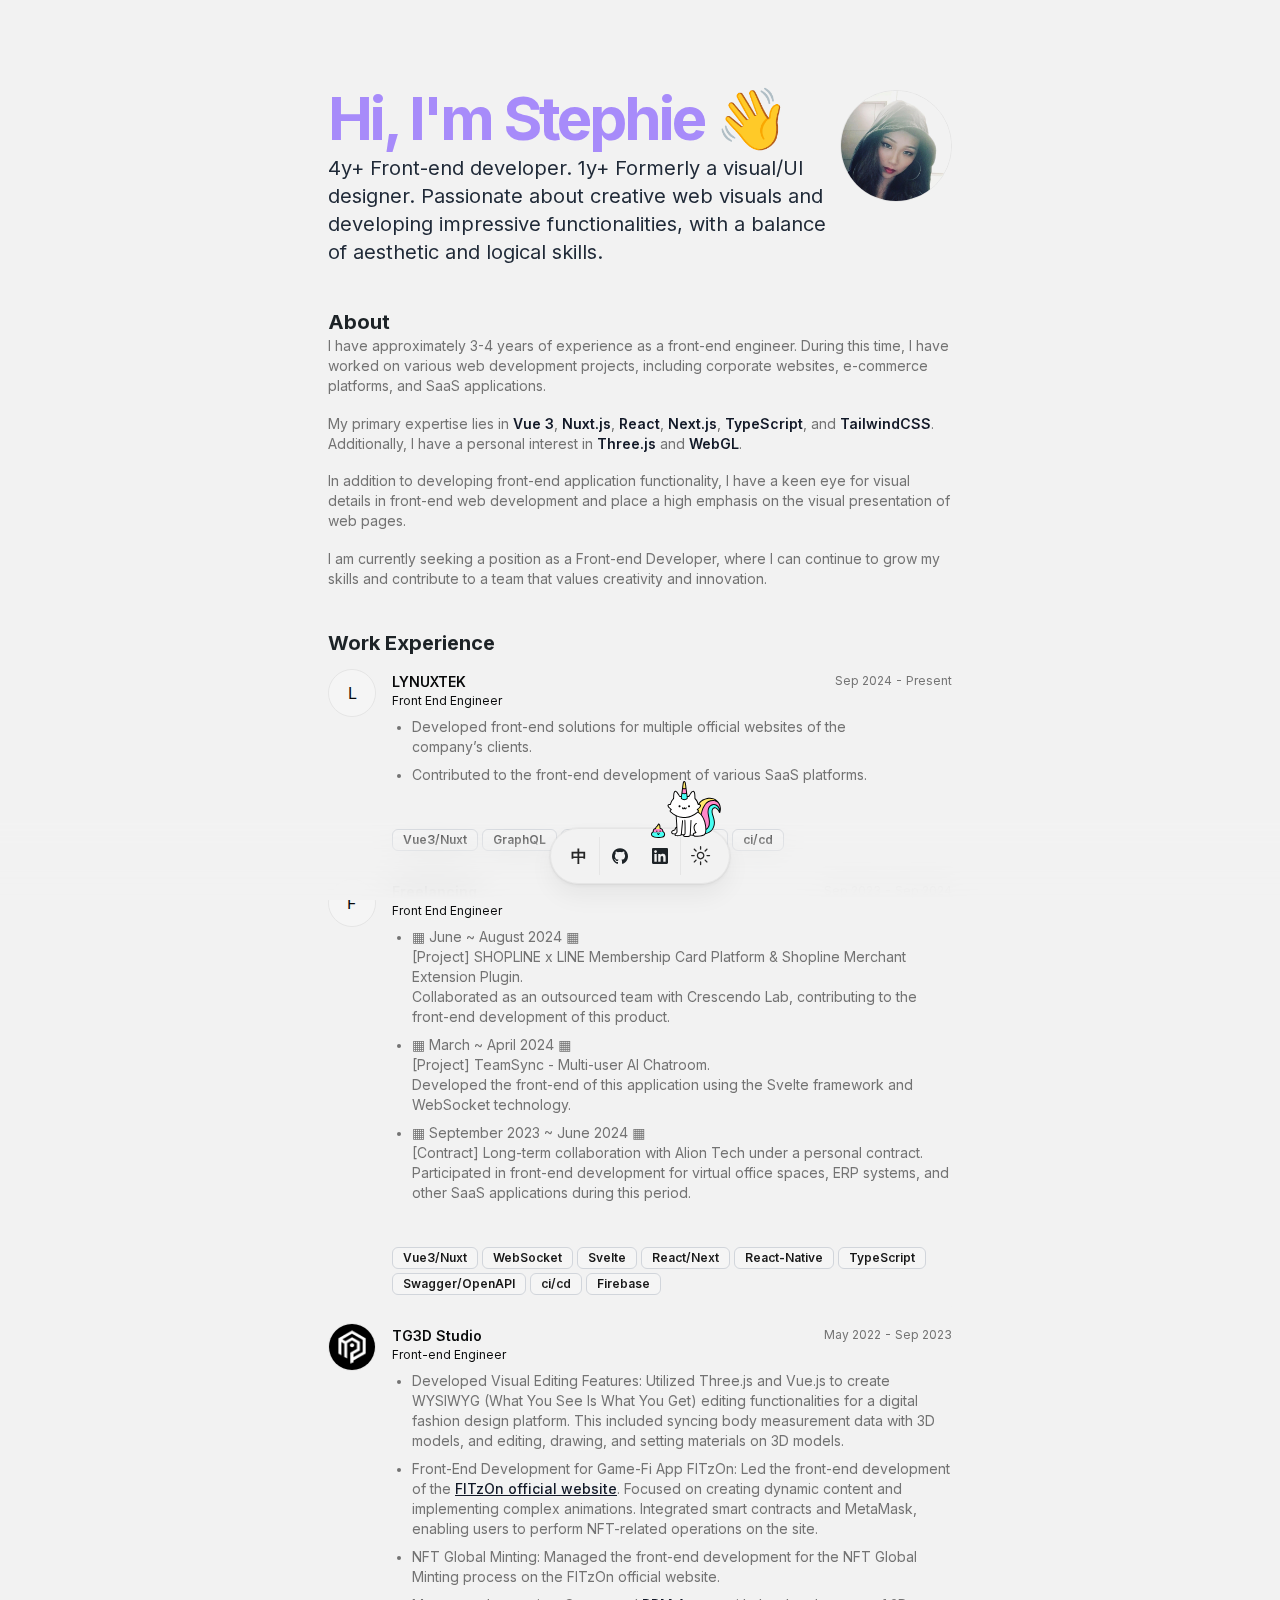
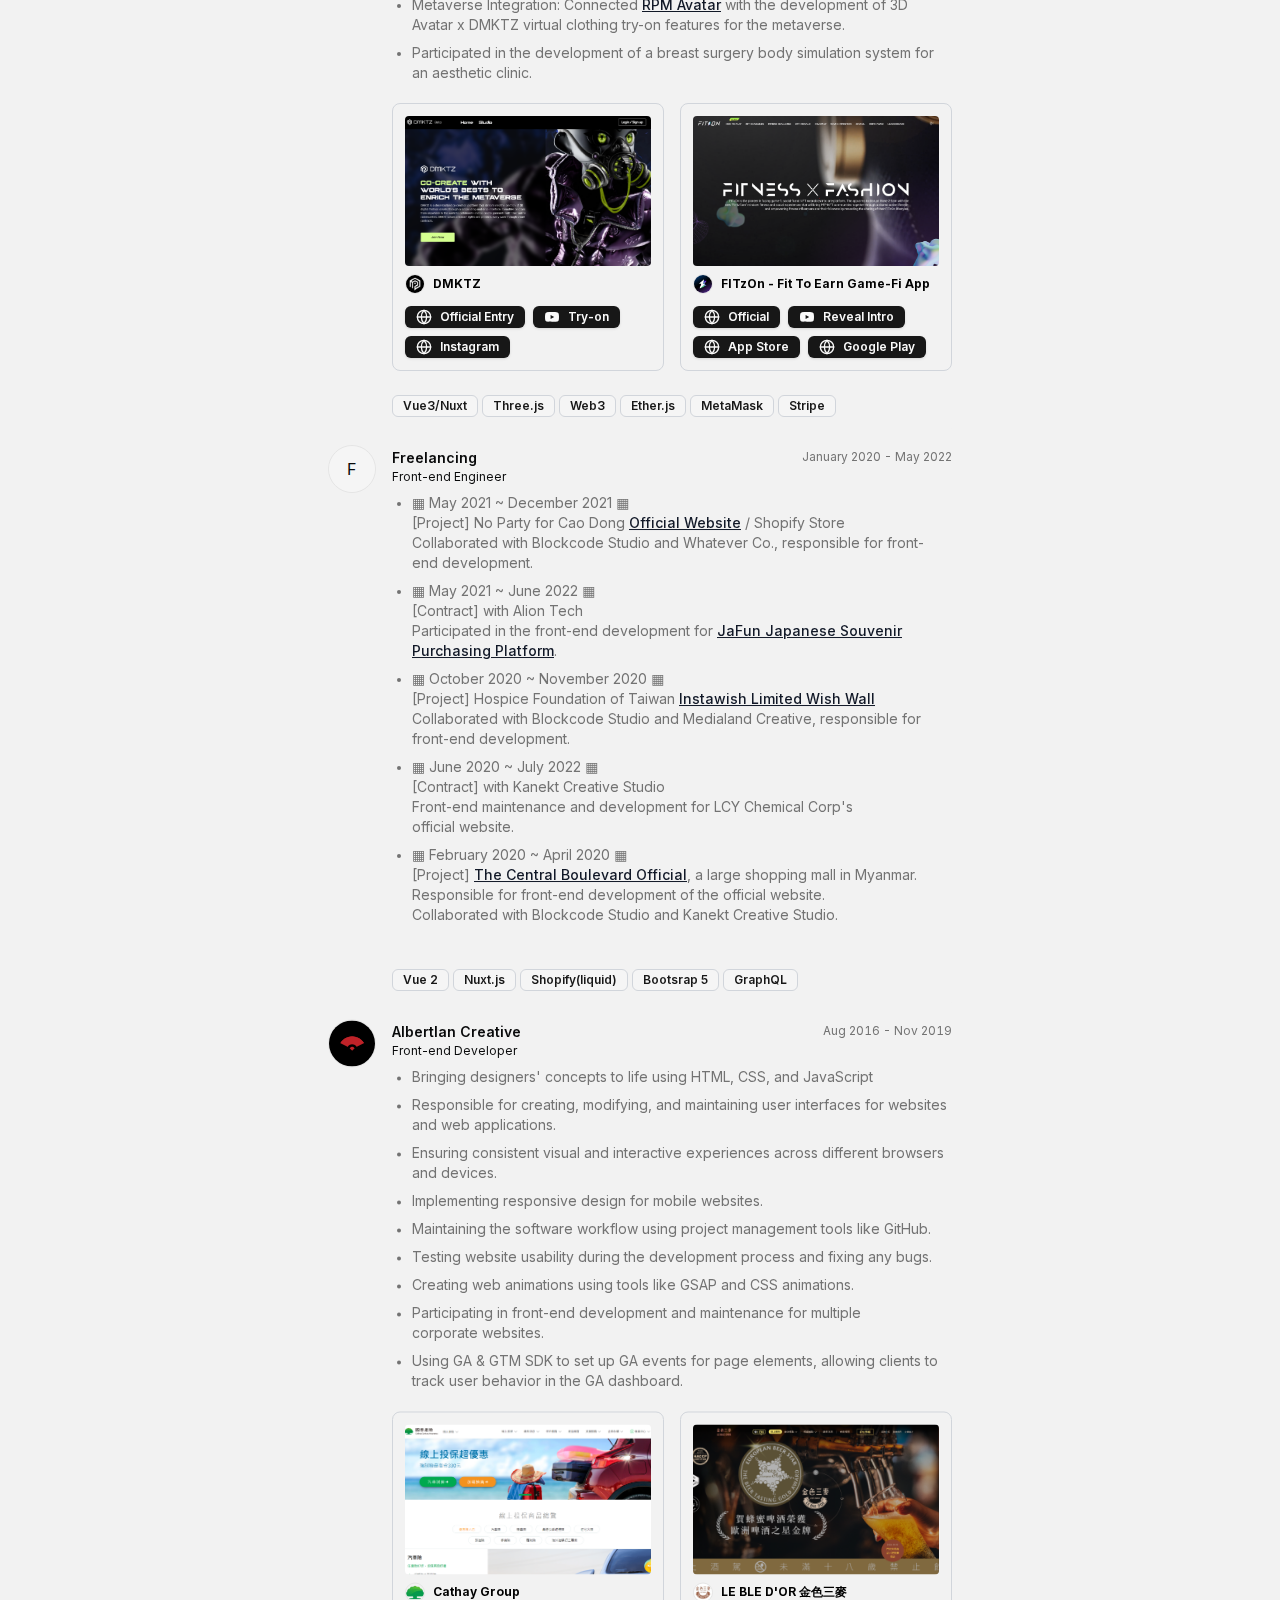
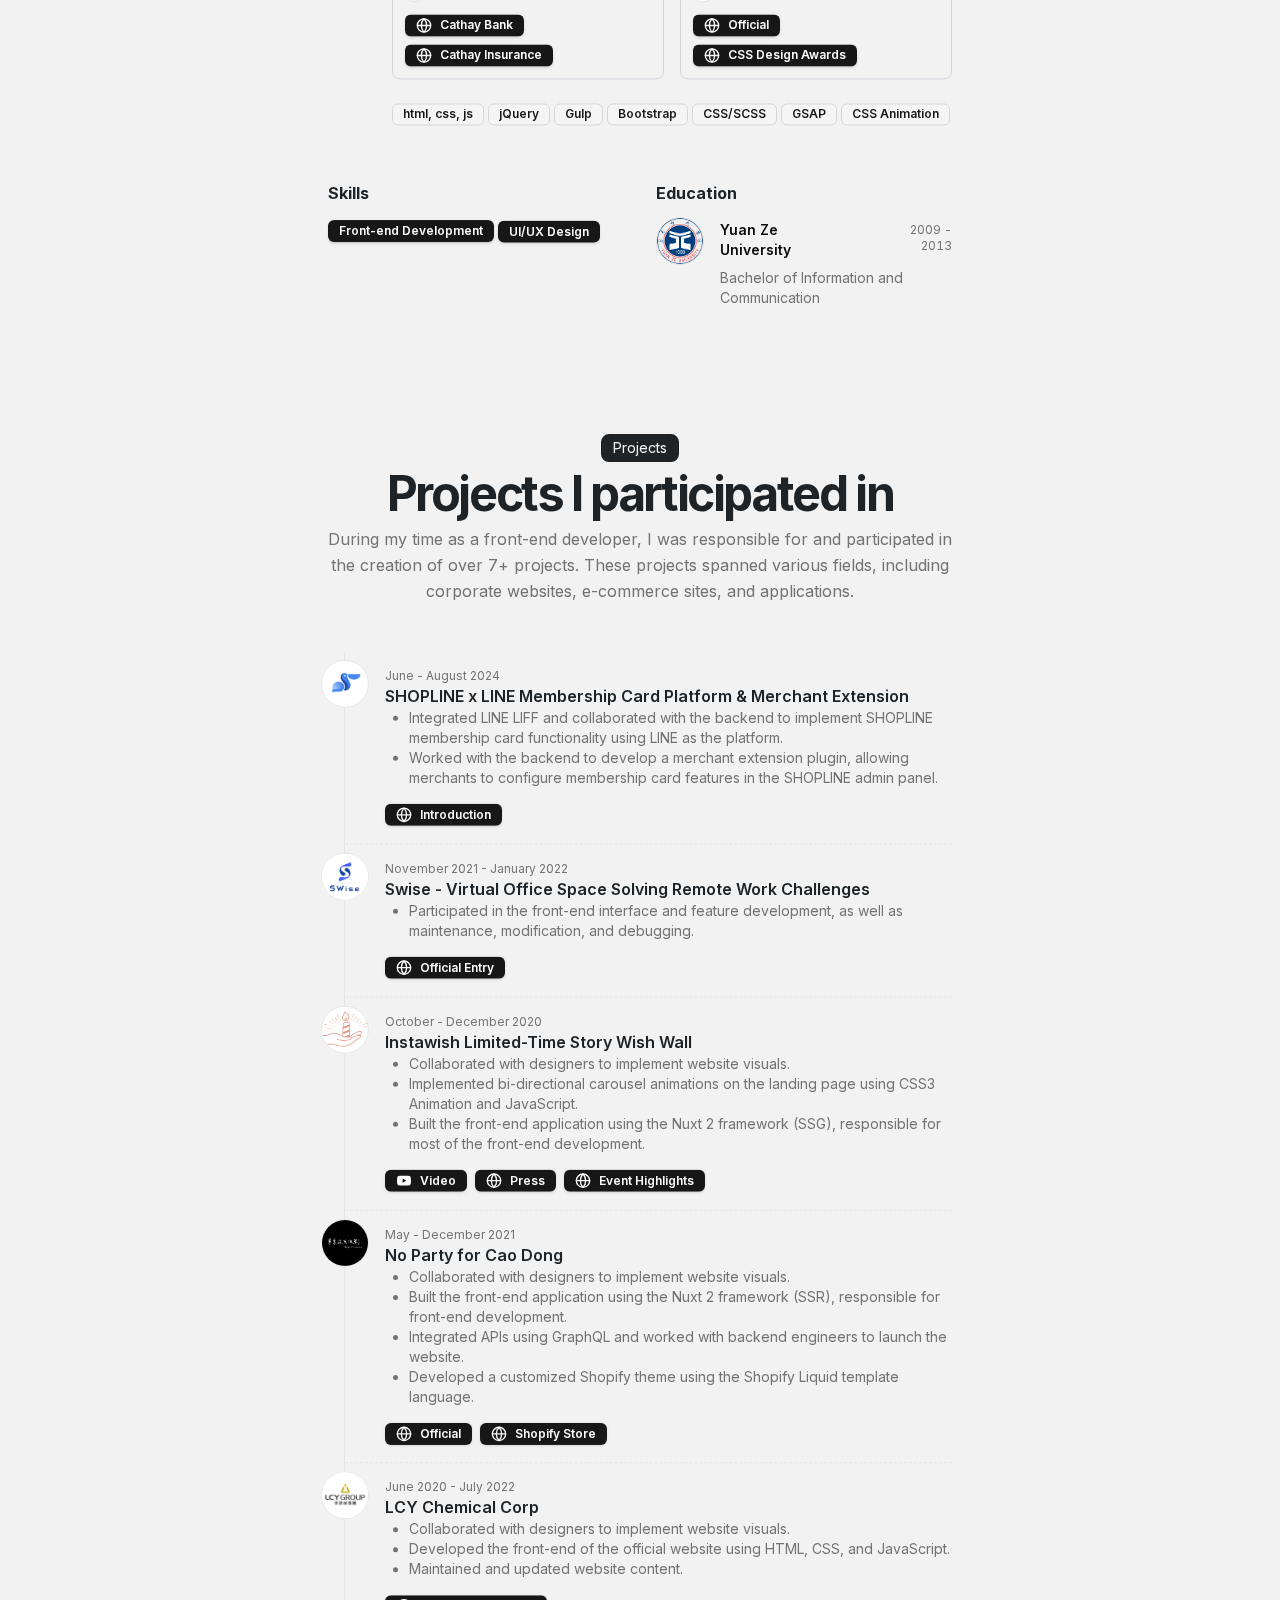
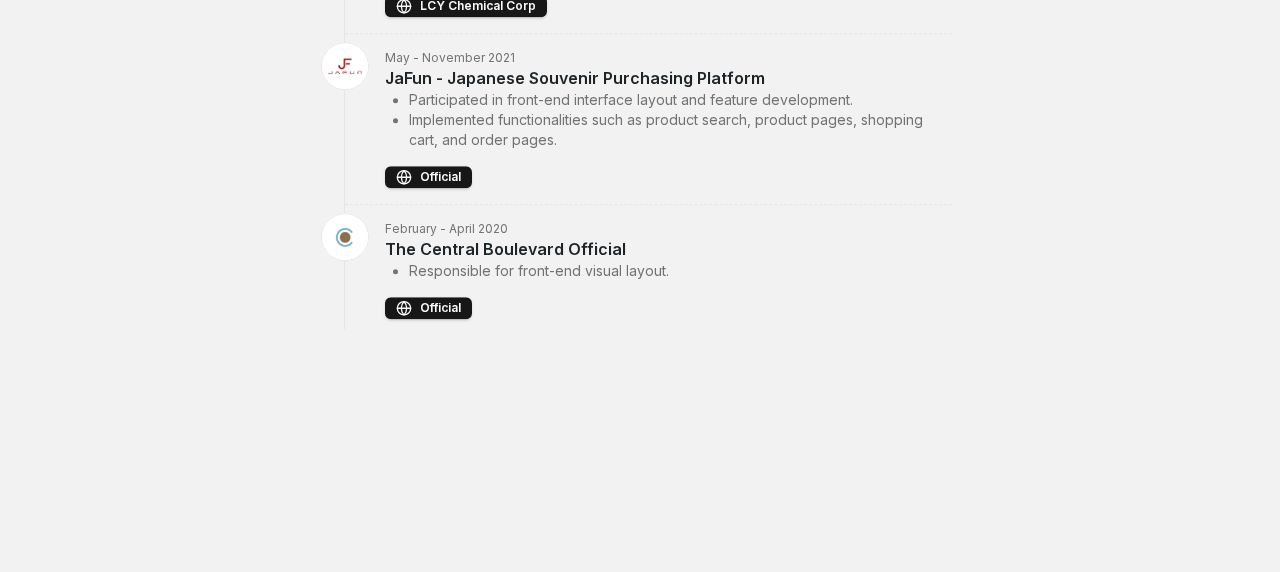
==== commit 08ed7130: "Deploying to gh-pages from @ quinnai9287/quinnai9287.github.io@f530e0429ed4d59ef4d1d6d0525e77d7842fe" ====
--- a/index.html
+++ b/index.html
@@ -1,29 +1,28 @@
-<!DOCTYPE html>
-<html >
-<head><meta charset="utf-8">
-<title>ST&#x2F;FND.</title>
-<meta name="viewport" content="width=device-width, initial-scale=1">
-<meta name="Title" content="ST/FND.">
-<meta name="description" content="My amazing site."><link rel="modulepreload" as="script" crossorigin href="/_nuxt/entry.830f4719.js"><link rel="preload" as="style" href="/_nuxt/entry.898fc7f6.css"><link rel="prefetch" as="script" crossorigin href="/_nuxt/default.9f794185.js"><link rel="prefetch" as="script" crossorigin href="/_nuxt/_plugin-vue_export-helper.c27b6911.js"><link rel="prefetch" as="style" href="/_nuxt/error-404.7fc72018.css"><link rel="prefetch" as="script" crossorigin href="/_nuxt/error-404.17345e70.js"><link rel="prefetch" as="style" href="/_nuxt/error-500.c5df6088.css"><link rel="prefetch" as="script" crossorigin href="/_nuxt/error-500.f3aacb92.js"><link rel="stylesheet" href="/_nuxt/entry.898fc7f6.css"></head>
-<body class="test"><div id="__nuxt"><svg class="nuxt-spa-loading" xmlns="http://www.w3.org/2000/svg" viewBox="0 0 37 25" fill="none" width="80"><path d="M24.236 22.006h10.742L25.563 5.822l-8.979 14.31a4 4 0 0 1-3.388 1.874H2.978l11.631-20 5.897 10.567"/></svg><style>.nuxt-spa-loading {
-  position: fixed;
-  top: 50%;
-  left: 50%;
-  transform: translate(-50%, -50%);
-}
-.nuxt-spa-loading>path {
-  fill: none;
-  stroke: #00DC82;
-  stroke-width: 4px;
-  stroke-linecap: round;
-  stroke-linejoin: round;
-  stroke-dasharray: 128;
-  stroke-dashoffset: 128;
-  animation: nuxt-spa-loading-move 3s linear infinite;
-}
-@keyframes nuxt-spa-loading-move {
-  100% {
-    stroke-dashoffset: -128;
-  }
-}</style></div><script type="application/json" id="__NUXT_DATA__" data-ssr="false">[{"_errors":1,"serverRendered":2,"data":3,"state":4},{},false,{},{}]</script><script>window.__NUXT__={};window.__NUXT__.config={public:{},app:{baseURL:"/",buildAssetsDir:"/_nuxt/",cdnURL:""}}</script><script type="module" src="/_nuxt/entry.830f4719.js" crossorigin></script></body>
-</html>+<!DOCTYPE html><html lang="en"><head><meta charSet="utf-8"/><meta name="viewport" content="width=device-width, initial-scale=1"/><link rel="preload" href="/_next/static/media/a34f9d1faa5f3315-s.p.woff2" as="font" crossorigin="" type="font/woff2"/><link rel="stylesheet" href="/_next/static/css/b80fd9a99dcb8adc.css" data-precedence="next"/><link rel="preload" as="script" fetchPriority="low" href="/_next/static/chunks/webpack-5697da43f983204f.js"/><script src="/_next/static/chunks/c7bb1776-207853699305d5d9.js" async=""></script><script src="/_next/static/chunks/733-394a19a752e3e694.js" async=""></script><script src="/_next/static/chunks/main-app-4d1972d5ec9611f8.js" async=""></script><script src="/_next/static/chunks/916-3e47be3f10008203.js" async=""></script><script src="/_next/static/chunks/850-9457d953466d92a8.js" async=""></script><script src="/_next/static/chunks/128-eb27a8b30863a57a.js" async=""></script><script src="/_next/static/chunks/341-837accdf321cb1ac.js" async=""></script><script src="/_next/static/chunks/app/page-2d6514af72b85a7c.js" async=""></script><script src="/_next/static/chunks/08ffd5a1-3cd707e91024fdc2.js" async=""></script><script src="/_next/static/chunks/400-e296cb98df5e1e34.js" async=""></script><script src="/_next/static/chunks/app/layout-ca699348fe5605fd.js" async=""></script><title>Stephie Yang</title><meta name="description" content="4y+ Front-end developer. 1y+ Formerly a visual/UI designer.   
+    
+Passionate about creative web visuals and developing impressive functionalities, with a balance of aesthetic and logical skills."/><meta name="robots" content="index, follow"/><meta name="googlebot" content="index, follow, max-video-preview:-1, max-image-preview:large, max-snippet:-1"/><meta property="og:title" content="Resume | Stephie Yang"/><meta property="og:description" content="4y+ Front-end developer. 1y+ Formerly a visual/UI designer.   
+    
+Passionate about creative web visuals and developing impressive functionalities, with a balance of aesthetic and logical skills."/><meta property="og:url" content="https://quinnai9287.github.io/resume"/><meta property="og:site_name" content="Stephie Yang"/><meta property="og:locale" content="en_US"/><meta property="og:type" content="website"/><meta name="twitter:card" content="summary"/><meta name="twitter:title" content="Resume | Stephie Yang"/><meta name="twitter:description" content="4y+ Front-end developer. 1y+ Formerly a visual/UI designer.   
+    
+Passionate about creative web visuals and developing impressive functionalities, with a balance of aesthetic and logical skills."/><link rel="icon" href="/favicon.ico" type="image/x-icon" sizes="48x48"/><meta name="next-size-adjust"/><script src="/_next/static/chunks/polyfills-78c92fac7aa8fdd8.js" noModule=""></script></head><body class="min-h-screen bg-background font-sans antialiased max-w-2xl mx-auto py-12 sm:py-24 px-6 __variable_d65c78"><script>!function(){try{var d=document.documentElement,c=d.classList;c.remove('light','dark');var e=localStorage.getItem('theme');if('system'===e||(!e&&false)){var t='(prefers-color-scheme: dark)',m=window.matchMedia(t);if(m.media!==t||m.matches){d.style.colorScheme = 'dark';c.add('dark')}else{d.style.colorScheme = 'light';c.add('light')}}else if(e){c.add(e|| '')}else{c.add('light')}if(e==='light'||e==='dark'||!e)d.style.colorScheme=e||'light'}catch(e){}}()</script><main class="flex flex-col min-h-[100dvh] space-y-10 pb-20"><section id="hero"><div class="mx-auto w-full max-w-2xl space-y-8"><div class="gap-2 flex justify-between"><div class="flex-col flex flex-1 space-y-1.5 "><div class="flex"><span class="inline-block text-3xl font-bold tracking-tighter sm:text-5xl xl:text-6xl/none text-violet-400 dark:text-fuchsia-300" style="opacity:0;filter:blur(8px);transform:translateY(8px)">Hi, I&#x27;m Stephie 👋</span></div><div class="flex"><span class="inline-block max-w-[600px] md:text-xl text-gray-800 dark:text-gray-300" style="opacity:0;filter:blur(8px);transform:translateY(8px)">4y+ Front-end developer. 1y+ Formerly a visual/UI designer.   
+    
+Passionate about creative web visuals and developing impressive functionalities, with a balance of aesthetic and logical skills.</span></div></div><div style="opacity:0;filter:blur(6px);transform:translateY(6px)"><span class="relative flex shrink-0 overflow-hidden rounded-full size-28 border"><span class="flex h-full w-full items-center justify-center rounded-full bg-muted">SY</span></span></div></div></div></section><section id="about"><div style="opacity:0;filter:blur(6px);transform:translateY(6px)"><h2 class="text-xl font-bold ">About</h2></div><div style="opacity:0;filter:blur(6px);transform:translateY(6px)"><div class="prose max-w-full text-pretty font-sans text-sm text-muted-foreground dark:prose-invert whitespace-normal"><p>I have approximately 3-4 years of experience as a front-end engineer. During this time, I have worked on various web development projects, including corporate websites, e-commerce platforms, and SaaS applications.</p>
+<p>My primary expertise lies in <strong>Vue 3</strong>, <strong>Nuxt.js</strong>, <strong>React</strong>, <strong>Next.js</strong>, <strong>TypeScript</strong>, and <strong>TailwindCSS</strong>. Additionally, I have a personal interest in <strong>Three.js</strong> and <strong>WebGL</strong>.</p>
+<p>In addition to developing front-end application functionality, I have a keen eye for visual details in front-end web development and place a high emphasis on the visual presentation of web pages.</p>
+<p>I am currently seeking a position as a Front-end Developer, where I can continue to grow my skills and contribute to a team that values creativity and innovation.</p></div></div></section><section id="work"><div class="flex min-h-0 flex-col gap-y-3"><div style="opacity:0;filter:blur(6px);transform:translateY(6px)"><h2 class="text-xl font-bold">Work Experience</h2></div><div style="opacity:0;filter:blur(6px);transform:translateY(6px)"><div class="rounded-lg bg-card text-card-foreground flex"><div class="flex-none"><span class="relative flex shrink-0 overflow-hidden rounded-full border size-12 m-auto bg-muted-background dark:bg-foreground"><span class="flex h-full w-full items-center justify-center rounded-full bg-muted">L</span></span></div><div class="flex-grow ml-4 items-center flex-col group"><div class="flex flex-col"><div class="flex items-center justify-between gap-x-2 text-base"><a class="block cursor-pointer" target="_blank" href="https://www.lynuxtek.com"><h3 class="inline-flex items-center justify-center font-semibold leading-none text-xs sm:text-sm">LYNUXTEK<svg xmlns="http://www.w3.org/2000/svg" width="24" height="24" viewBox="0 0 24 24" fill="none" stroke="currentColor" stroke-width="2" stroke-linecap="round" stroke-linejoin="round" class="lucide lucide-chevron-right size-4 translate-x-0 transform opacity-0 transition-all duration-300 ease-out group-hover:translate-x-1 group-hover:opacity-100"><path d="m9 18 6-6-6-6"></path></svg></h3></a><div class="text-xs tabular-nums text-muted-foreground text-right">Sep 2024 - Present</div></div><div class="font-sans text-xs">Front End Engineer</div></div><div class="text-pretty font-sans text-muted-foreground mt-2 text-xs"><ol class="list-disc list-outside pl-5 mb-5"><li><div class="mb-2 prose text-pretty font-sans text-xs md:text-sm text-muted-foreground dark:prose-invert"><p>Developed front-end solutions for multiple official websites of the company’s clients.</p></div></li><li><div class="mb-2 prose text-pretty font-sans text-xs md:text-sm text-muted-foreground dark:prose-invert"><p>Contributed to the front-end development of various SaaS platforms.</p></div></li></ol><div class="grid md:grid-cols-2 gap-4 mb-6"></div><span class="inline-flex gap-1 flex-wrap mb-4"><div class="inline-flex items-center rounded-md px-2.5 py-0.5 font-semibold transition-colors focus:outline-none focus:ring-2 focus:ring-ring focus:ring-offset-2 bg-secondary text-secondary-foreground hover:bg-secondary/80 align-middle text-xs whitespace-nowrap border border-gray-300 dark:border-gray-700">Vue3/Nuxt</div><div class="inline-flex items-center rounded-md px-2.5 py-0.5 font-semibold transition-colors focus:outline-none focus:ring-2 focus:ring-ring focus:ring-offset-2 bg-secondary text-secondary-foreground hover:bg-secondary/80 align-middle text-xs whitespace-nowrap border border-gray-300 dark:border-gray-700">GraphQL</div><div class="inline-flex items-center rounded-md px-2.5 py-0.5 font-semibold transition-colors focus:outline-none focus:ring-2 focus:ring-ring focus:ring-offset-2 bg-secondary text-secondary-foreground hover:bg-secondary/80 align-middle text-xs whitespace-nowrap border border-gray-300 dark:border-gray-700">TypeScript</div><div class="inline-flex items-center rounded-md px-2.5 py-0.5 font-semibold transition-colors focus:outline-none focus:ring-2 focus:ring-ring focus:ring-offset-2 bg-secondary text-secondary-foreground hover:bg-secondary/80 align-middle text-xs whitespace-nowrap border border-gray-300 dark:border-gray-700">Firebase</div><div class="inline-flex items-center rounded-md px-2.5 py-0.5 font-semibold transition-colors focus:outline-none focus:ring-2 focus:ring-ring focus:ring-offset-2 bg-secondary text-secondary-foreground hover:bg-secondary/80 align-middle text-xs whitespace-nowrap border border-gray-300 dark:border-gray-700">ci/cd</div></span></div></div></div></div><div style="opacity:0;filter:blur(6px);transform:translateY(6px)"><div class="rounded-lg bg-card text-card-foreground flex"><div class="flex-none"><span class="relative flex shrink-0 overflow-hidden rounded-full border size-12 m-auto bg-muted-background dark:bg-foreground"><span class="flex h-full w-full items-center justify-center rounded-full bg-muted">F</span></span></div><div class="flex-grow ml-4 items-center flex-col group"><div class="flex flex-col"><div class="flex items-center justify-between gap-x-2 text-base"><a class="block cursor-pointer" target="_blank" href="#"><h3 class="inline-flex items-center justify-center font-semibold leading-none text-xs sm:text-sm">Freelancing<svg xmlns="http://www.w3.org/2000/svg" width="24" height="24" viewBox="0 0 24 24" fill="none" stroke="currentColor" stroke-width="2" stroke-linecap="round" stroke-linejoin="round" class="lucide lucide-chevron-right size-4 translate-x-0 transform opacity-0 transition-all duration-300 ease-out group-hover:translate-x-1 group-hover:opacity-100"><path d="m9 18 6-6-6-6"></path></svg></h3></a><div class="text-xs tabular-nums text-muted-foreground text-right">Sep 2023 - Sep 2024</div></div><div class="font-sans text-xs">Front End Engineer</div></div><div class="text-pretty font-sans text-muted-foreground mt-2 text-xs"><ol class="list-disc list-outside pl-5 mb-5"><li><div class="mb-2 prose text-pretty font-sans text-xs md:text-sm text-muted-foreground dark:prose-invert"><p>▦ June ~ August 2024 ▦<br/>
+<!-- -->[Project] SHOPLINE x LINE Membership Card Platform &amp; Shopline Merchant Extension Plugin.<br/>
+<!-- -->Collaborated as an outsourced team with Crescendo Lab, contributing to the front-end development of this product.</p></div></li><li><div class="mb-2 prose text-pretty font-sans text-xs md:text-sm text-muted-foreground dark:prose-invert"><p>▦ March ~ April 2024 ▦<br/>
+<!-- -->[Project] TeamSync - Multi-user AI Chatroom.<br/>
+<!-- -->Developed the front-end of this application using the Svelte framework and WebSocket technology.</p></div></li><li><div class="mb-2 prose text-pretty font-sans text-xs md:text-sm text-muted-foreground dark:prose-invert"><p>▦ September 2023 ~ June 2024 ▦<br/>
+<!-- -->[Contract] Long-term collaboration with Alion Tech under a personal contract.<br/>
+<!-- -->Participated in front-end development for virtual office spaces, ERP systems, and other SaaS applications during this period.</p></div></li></ol><div class="grid md:grid-cols-2 gap-4 mb-6"></div><span class="inline-flex gap-1 flex-wrap mb-4"><div class="inline-flex items-center rounded-md px-2.5 py-0.5 font-semibold transition-colors focus:outline-none focus:ring-2 focus:ring-ring focus:ring-offset-2 bg-secondary text-secondary-foreground hover:bg-secondary/80 align-middle text-xs whitespace-nowrap border border-gray-300 dark:border-gray-700">Vue3/Nuxt</div><div class="inline-flex items-center rounded-md px-2.5 py-0.5 font-semibold transition-colors focus:outline-none focus:ring-2 focus:ring-ring focus:ring-offset-2 bg-secondary text-secondary-foreground hover:bg-secondary/80 align-middle text-xs whitespace-nowrap border border-gray-300 dark:border-gray-700">WebSocket</div><div class="inline-flex items-center rounded-md px-2.5 py-0.5 font-semibold transition-colors focus:outline-none focus:ring-2 focus:ring-ring focus:ring-offset-2 bg-secondary text-secondary-foreground hover:bg-secondary/80 align-middle text-xs whitespace-nowrap border border-gray-300 dark:border-gray-700">Svelte</div><div class="inline-flex items-center rounded-md px-2.5 py-0.5 font-semibold transition-colors focus:outline-none focus:ring-2 focus:ring-ring focus:ring-offset-2 bg-secondary text-secondary-foreground hover:bg-secondary/80 align-middle text-xs whitespace-nowrap border border-gray-300 dark:border-gray-700">React/Next</div><div class="inline-flex items-center rounded-md px-2.5 py-0.5 font-semibold transition-colors focus:outline-none focus:ring-2 focus:ring-ring focus:ring-offset-2 bg-secondary text-secondary-foreground hover:bg-secondary/80 align-middle text-xs whitespace-nowrap border border-gray-300 dark:border-gray-700">React-Native</div><div class="inline-flex items-center rounded-md px-2.5 py-0.5 font-semibold transition-colors focus:outline-none focus:ring-2 focus:ring-ring focus:ring-offset-2 bg-secondary text-secondary-foreground hover:bg-secondary/80 align-middle text-xs whitespace-nowrap border border-gray-300 dark:border-gray-700">TypeScript</div><div class="inline-flex items-center rounded-md px-2.5 py-0.5 font-semibold transition-colors focus:outline-none focus:ring-2 focus:ring-ring focus:ring-offset-2 bg-secondary text-secondary-foreground hover:bg-secondary/80 align-middle text-xs whitespace-nowrap border border-gray-300 dark:border-gray-700">Swagger/OpenAPI</div><div class="inline-flex items-center rounded-md px-2.5 py-0.5 font-semibold transition-colors focus:outline-none focus:ring-2 focus:ring-ring focus:ring-offset-2 bg-secondary text-secondary-foreground hover:bg-secondary/80 align-middle text-xs whitespace-nowrap border border-gray-300 dark:border-gray-700">ci/cd</div><div class="inline-flex items-center rounded-md px-2.5 py-0.5 font-semibold transition-colors focus:outline-none focus:ring-2 focus:ring-ring focus:ring-offset-2 bg-secondary text-secondary-foreground hover:bg-secondary/80 align-middle text-xs whitespace-nowrap border border-gray-300 dark:border-gray-700">Firebase</div></span></div></div></div></div><div style="opacity:0;filter:blur(6px);transform:translateY(6px)"><div class="rounded-lg bg-card text-card-foreground flex"><div class="flex-none"><span class="relative flex shrink-0 overflow-hidden rounded-full border size-12 m-auto bg-muted-background dark:bg-foreground"><span class="flex h-full w-full items-center justify-center rounded-full bg-muted">T</span></span></div><div class="flex-grow ml-4 items-center flex-col group"><div class="flex flex-col"><div class="flex items-center justify-between gap-x-2 text-base"><a class="block cursor-pointer" target="_blank" href="https://dmktz.io"><h3 class="inline-flex items-center justify-center font-semibold leading-none text-xs sm:text-sm">TG3D Studio<svg xmlns="http://www.w3.org/2000/svg" width="24" height="24" viewBox="0 0 24 24" fill="none" stroke="currentColor" stroke-width="2" stroke-linecap="round" stroke-linejoin="round" class="lucide lucide-chevron-right size-4 translate-x-0 transform opacity-0 transition-all duration-300 ease-out group-hover:translate-x-1 group-hover:opacity-100"><path d="m9 18 6-6-6-6"></path></svg></h3></a><div class="text-xs tabular-nums text-muted-foreground text-right">May 2022 - Sep 2023</div></div><div class="font-sans text-xs">Front-end Engineer</div></div><div class="text-pretty font-sans text-muted-foreground mt-2 text-xs"><ol class="list-disc list-outside pl-5 mb-5"><li><div class="mb-2 prose text-pretty font-sans text-xs md:text-sm text-muted-foreground dark:prose-invert"><p>Developed Visual Editing Features: Utilized Three.js and Vue.js to create WYSIWYG (What You See Is What You Get) editing functionalities for a digital fashion design platform. This included syncing body measurement data with 3D models, and editing, drawing, and setting materials on 3D models.</p></div></li><li><div class="mb-2 prose text-pretty font-sans text-xs md:text-sm text-muted-foreground dark:prose-invert"><p>Front-End Development for Game-Fi App FITzOn: Led the front-end development of the <a href="https://fitzon.io/">FITzOn official website</a>. Focused on creating dynamic content and implementing complex animations. Integrated smart contracts and MetaMask, enabling users to perform NFT-related operations on the site.</p></div></li><li><div class="mb-2 prose text-pretty font-sans text-xs md:text-sm text-muted-foreground dark:prose-invert"><p>NFT Global Minting: Managed the front-end development for the NFT Global Minting process on the FITzOn official website.</p></div></li><li><div class="mb-2 prose text-pretty font-sans text-xs md:text-sm text-muted-foreground dark:prose-invert"><p>Metaverse Integration: Connected <a href="https://readyplayer.me/">RPM  Avatar</a> with the development of 3D Avatar x DMKTZ virtual clothing try-on features for the metaverse.</p></div></li><li><div class="mb-2 prose text-pretty font-sans text-xs md:text-sm text-muted-foreground dark:prose-invert"><p>Participated in the development of a breast surgery body simulation system for an aesthetic clinic.</p></div></li></ol><div class="grid md:grid-cols-2 gap-4 mb-6"><div class="relative p-3 border border-gray-300 dark:border-gray-500  rounded-lg"><img alt="DMKTZ" loading="lazy" width="300" height="200" decoding="async" data-nimg="1" class="object-top rounded mb-2 object-cover w-full md:h-[150px]" style="color:transparent" src="/dmktz_poster.png"/><div class="flex mb-3 items-center gap-2 select-none"><span class="relative flex shrink-0 overflow-hidden rounded-full border size-5 bg-muted-background dark:bg-foreground"></span><h3 class="text-xs font-bold text-black dark:text-white">DMKTZ</h3></div><div class="mt-2 flex flex-row flex-wrap items-start gap-2"><a target="_blank" href="https://dmktz.io/"><div class="items-center rounded-md border px-2.5 py-0.5 text-xs font-semibold transition-colors focus:outline-none focus:ring-2 focus:ring-ring focus:ring-offset-2 border-transparent bg-primary text-primary-foreground shadow hover:bg-primary/80 flex gap-2" title="Official Entry"><svg xmlns="http://www.w3.org/2000/svg" width="24" height="24" viewBox="0 0 24 24" fill="none" stroke="currentColor" stroke-width="2" stroke-linecap="round" stroke-linejoin="round" class="lucide lucide-globe h-4 w-4"><circle cx="12" cy="12" r="10"></circle><path d="M12 2a14.5 14.5 0 0 0 0 20 14.5 14.5 0 0 0 0-20"></path><path d="M2 12h20"></path></svg>Official Entry</div></a><a target="_blank" href="https://www.youtube.com/watch?v=lQdSmOR7UHs"><div class="items-center rounded-md border px-2.5 py-0.5 text-xs font-semibold transition-colors focus:outline-none focus:ring-2 focus:ring-ring focus:ring-offset-2 border-transparent bg-primary text-primary-foreground shadow hover:bg-primary/80 flex gap-2" title="Try-on"><svg width="32px" height="32px" viewBox="0 0 32 32" fill="currentColor" xmlns="http://www.w3.org/2000/svg" class="h-4 w-4"><title>youtube</title><path d="M29.41,9.26a3.5,3.5,0,0,0-2.47-2.47C24.76,6.2,16,6.2,16,6.2s-8.76,0-10.94.59A3.5,3.5,0,0,0,2.59,9.26,36.13,36.13,0,0,0,2,16a36.13,36.13,0,0,0,.59,6.74,3.5,3.5,0,0,0,2.47,2.47C7.24,25.8,16,25.8,16,25.8s8.76,0,10.94-.59a3.5,3.5,0,0,0,2.47-2.47A36.13,36.13,0,0,0,30,16,36.13,36.13,0,0,0,29.41,9.26ZM13.2,20.2V11.8L20.47,16Z"></path></svg>Try-on</div></a><a target="_blank" href="https://www.instagram.com/dmktz.official/"><div class="items-center rounded-md border px-2.5 py-0.5 text-xs font-semibold transition-colors focus:outline-none focus:ring-2 focus:ring-ring focus:ring-offset-2 border-transparent bg-primary text-primary-foreground shadow hover:bg-primary/80 flex gap-2" title="Instagram"><svg xmlns="http://www.w3.org/2000/svg" width="24" height="24" viewBox="0 0 24 24" fill="none" stroke="currentColor" stroke-width="2" stroke-linecap="round" stroke-linejoin="round" class="lucide lucide-globe h-4 w-4"><circle cx="12" cy="12" r="10"></circle><path d="M12 2a14.5 14.5 0 0 0 0 20 14.5 14.5 0 0 0 0-20"></path><path d="M2 12h20"></path></svg>Instagram</div></a></div></div><div class="relative p-3 border border-gray-300 dark:border-gray-500  rounded-lg"><img alt="FITzOn - Fit To Earn Game-Fi App" loading="lazy" width="300" height="200" decoding="async" data-nimg="1" class="object-top rounded mb-2 object-cover w-full md:h-[150px]" style="color:transparent" src="/fitzon_poster.png"/><div class="flex mb-3 items-center gap-2 select-none"><span class="relative flex shrink-0 overflow-hidden rounded-full border size-5 bg-muted-background dark:bg-foreground"></span><h3 class="text-xs font-bold text-black dark:text-white">FITzOn - Fit To Earn Game-Fi App</h3></div><div class="mt-2 flex flex-row flex-wrap items-start gap-2"><a target="_blank" href="https://fitzon.io/"><div class="items-center rounded-md border px-2.5 py-0.5 text-xs font-semibold transition-colors focus:outline-none focus:ring-2 focus:ring-ring focus:ring-offset-2 border-transparent bg-primary text-primary-foreground shadow hover:bg-primary/80 flex gap-2" title="Official"><svg xmlns="http://www.w3.org/2000/svg" width="24" height="24" viewBox="0 0 24 24" fill="none" stroke="currentColor" stroke-width="2" stroke-linecap="round" stroke-linejoin="round" class="lucide lucide-globe h-4 w-4"><circle cx="12" cy="12" r="10"></circle><path d="M12 2a14.5 14.5 0 0 0 0 20 14.5 14.5 0 0 0 0-20"></path><path d="M2 12h20"></path></svg>Official</div></a><a target="_blank" href="/resume/video/reveal_intro.mp4"><div class="items-center rounded-md border px-2.5 py-0.5 text-xs font-semibold transition-colors focus:outline-none focus:ring-2 focus:ring-ring focus:ring-offset-2 border-transparent bg-primary text-primary-foreground shadow hover:bg-primary/80 flex gap-2" title="Reveal Intro"><svg width="32px" height="32px" viewBox="0 0 32 32" fill="currentColor" xmlns="http://www.w3.org/2000/svg" class="h-4 w-4"><title>youtube</title><path d="M29.41,9.26a3.5,3.5,0,0,0-2.47-2.47C24.76,6.2,16,6.2,16,6.2s-8.76,0-10.94.59A3.5,3.5,0,0,0,2.59,9.26,36.13,36.13,0,0,0,2,16a36.13,36.13,0,0,0,.59,6.74,3.5,3.5,0,0,0,2.47,2.47C7.24,25.8,16,25.8,16,25.8s8.76,0,10.94-.59a3.5,3.5,0,0,0,2.47-2.47A36.13,36.13,0,0,0,30,16,36.13,36.13,0,0,0,29.41,9.26ZM13.2,20.2V11.8L20.47,16Z"></path></svg>Reveal Intro</div></a><a target="_blank" href="https://apps.apple.com/us/app/fitzon/id1641147474"><div class="items-center rounded-md border px-2.5 py-0.5 text-xs font-semibold transition-colors focus:outline-none focus:ring-2 focus:ring-ring focus:ring-offset-2 border-transparent bg-primary text-primary-foreground shadow hover:bg-primary/80 flex gap-2" title="App Store"><svg xmlns="http://www.w3.org/2000/svg" width="24" height="24" viewBox="0 0 24 24" fill="none" stroke="currentColor" stroke-width="2" stroke-linecap="round" stroke-linejoin="round" class="lucide lucide-globe h-4 w-4"><circle cx="12" cy="12" r="10"></circle><path d="M12 2a14.5 14.5 0 0 0 0 20 14.5 14.5 0 0 0 0-20"></path><path d="M2 12h20"></path></svg>App Store</div></a><a target="_blank" href="https://play.google.com/store/apps/details?id=io.fition.fitzon&amp;pli=1"><div class="items-center rounded-md border px-2.5 py-0.5 text-xs font-semibold transition-colors focus:outline-none focus:ring-2 focus:ring-ring focus:ring-offset-2 border-transparent bg-primary text-primary-foreground shadow hover:bg-primary/80 flex gap-2" title="Google Play"><svg xmlns="http://www.w3.org/2000/svg" width="24" height="24" viewBox="0 0 24 24" fill="none" stroke="currentColor" stroke-width="2" stroke-linecap="round" stroke-linejoin="round" class="lucide lucide-globe h-4 w-4"><circle cx="12" cy="12" r="10"></circle><path d="M12 2a14.5 14.5 0 0 0 0 20 14.5 14.5 0 0 0 0-20"></path><path d="M2 12h20"></path></svg>Google Play</div></a></div></div></div><span class="inline-flex gap-1 flex-wrap mb-4"><div class="inline-flex items-center rounded-md px-2.5 py-0.5 font-semibold transition-colors focus:outline-none focus:ring-2 focus:ring-ring focus:ring-offset-2 bg-secondary text-secondary-foreground hover:bg-secondary/80 align-middle text-xs whitespace-nowrap border border-gray-300 dark:border-gray-700">Vue3/Nuxt</div><div class="inline-flex items-center rounded-md px-2.5 py-0.5 font-semibold transition-colors focus:outline-none focus:ring-2 focus:ring-ring focus:ring-offset-2 bg-secondary text-secondary-foreground hover:bg-secondary/80 align-middle text-xs whitespace-nowrap border border-gray-300 dark:border-gray-700">Three.js</div><div class="inline-flex items-center rounded-md px-2.5 py-0.5 font-semibold transition-colors focus:outline-none focus:ring-2 focus:ring-ring focus:ring-offset-2 bg-secondary text-secondary-foreground hover:bg-secondary/80 align-middle text-xs whitespace-nowrap border border-gray-300 dark:border-gray-700">Web3</div><div class="inline-flex items-center rounded-md px-2.5 py-0.5 font-semibold transition-colors focus:outline-none focus:ring-2 focus:ring-ring focus:ring-offset-2 bg-secondary text-secondary-foreground hover:bg-secondary/80 align-middle text-xs whitespace-nowrap border border-gray-300 dark:border-gray-700">Ether.js</div><div class="inline-flex items-center rounded-md px-2.5 py-0.5 font-semibold transition-colors focus:outline-none focus:ring-2 focus:ring-ring focus:ring-offset-2 bg-secondary text-secondary-foreground hover:bg-secondary/80 align-middle text-xs whitespace-nowrap border border-gray-300 dark:border-gray-700">MetaMask</div><div class="inline-flex items-center rounded-md px-2.5 py-0.5 font-semibold transition-colors focus:outline-none focus:ring-2 focus:ring-ring focus:ring-offset-2 bg-secondary text-secondary-foreground hover:bg-secondary/80 align-middle text-xs whitespace-nowrap border border-gray-300 dark:border-gray-700">Stripe</div></span></div></div></div></div><div style="opacity:0;filter:blur(6px);transform:translateY(6px)"><div class="rounded-lg bg-card text-card-foreground flex"><div class="flex-none"><span class="relative flex shrink-0 overflow-hidden rounded-full border size-12 m-auto bg-muted-background dark:bg-foreground"><span class="flex h-full w-full items-center justify-center rounded-full bg-muted">F</span></span></div><div class="flex-grow ml-4 items-center flex-col group"><div class="flex flex-col"><div class="flex items-center justify-between gap-x-2 text-base"><a class="block cursor-pointer" target="_blank" href="https://quinnai9287.github.io"><h3 class="inline-flex items-center justify-center font-semibold leading-none text-xs sm:text-sm">Freelancing<svg xmlns="http://www.w3.org/2000/svg" width="24" height="24" viewBox="0 0 24 24" fill="none" stroke="currentColor" stroke-width="2" stroke-linecap="round" stroke-linejoin="round" class="lucide lucide-chevron-right size-4 translate-x-0 transform opacity-0 transition-all duration-300 ease-out group-hover:translate-x-1 group-hover:opacity-100"><path d="m9 18 6-6-6-6"></path></svg></h3></a><div class="text-xs tabular-nums text-muted-foreground text-right">January 2020 - May 2022</div></div><div class="font-sans text-xs">Front-end Engineer</div></div><div class="text-pretty font-sans text-muted-foreground mt-2 text-xs"><ol class="list-disc list-outside pl-5 mb-5"><li><div class="mb-2 prose text-pretty font-sans text-xs md:text-sm text-muted-foreground dark:prose-invert"><p>▦ May 2021 ~ December 2021 ▦<br/>
+<!-- -->[Project] No Party for Cao Dong <a href="https://www.nopartyforcaodong.com/zh-hant">Official Website</a> / Shopify Store<br/>
+<!-- -->Collaborated with Blockcode Studio and Whatever Co., responsible for front-end development.</p></div></li><li><div class="mb-2 prose text-pretty font-sans text-xs md:text-sm text-muted-foreground dark:prose-invert"><p>▦ May 2021 ~ June 2022 ▦<br/>
+<!-- -->[Contract] with Alion Tech<br/>
+<!-- -->Participated in the front-end development for <a href="https://www.jafun.com.tw/">JaFun Japanese Souvenir Purchasing Platform</a>.</p></div></li><li><div class="mb-2 prose text-pretty font-sans text-xs md:text-sm text-muted-foreground dark:prose-invert"><p>▦ October 2020 ~ November 2020 ▦<br/>
+<!-- -->[Project] Hospice Foundation of Taiwan <a href="https://www.youtube.com/watch?v=DZ3EqGJHCCI">Instawish Limited Wish Wall</a><br/>
+<!-- -->Collaborated with Blockcode Studio and Medialand Creative, responsible for front-end development.</p></div></li><li><div class="mb-2 prose text-pretty font-sans text-xs md:text-sm text-muted-foreground dark:prose-invert"><p>▦ June 2020 ~ July 2022 ▦<br/>
+<!-- -->[Contract] with Kanekt Creative Studio<br/>
+<!-- -->Front-end maintenance and development for LCY Chemical Corp&#x27;s official website.</p></div></li><li><div class="mb-2 prose text-pretty font-sans text-xs md:text-sm text-muted-foreground dark:prose-invert"><p>▦ February 2020 ~ April 2020 ▦<br/>
+<!-- -->[Project] <a href="https://www.thecentralboulevard.com/en-us">The Central Boulevard Official</a>, a large shopping mall in Myanmar. Responsible for front-end development of the official website.<br/>
+<!-- -->Collaborated with Blockcode Studio and Kanekt Creative Studio.</p></div></li></ol><div class="grid md:grid-cols-2 gap-4 mb-6"></div><span class="inline-flex gap-1 flex-wrap mb-4"><div class="inline-flex items-center rounded-md px-2.5 py-0.5 font-semibold transition-colors focus:outline-none focus:ring-2 focus:ring-ring focus:ring-offset-2 bg-secondary text-secondary-foreground hover:bg-secondary/80 align-middle text-xs whitespace-nowrap border border-gray-300 dark:border-gray-700">Vue 2</div><div class="inline-flex items-center rounded-md px-2.5 py-0.5 font-semibold transition-colors focus:outline-none focus:ring-2 focus:ring-ring focus:ring-offset-2 bg-secondary text-secondary-foreground hover:bg-secondary/80 align-middle text-xs whitespace-nowrap border border-gray-300 dark:border-gray-700">Nuxt.js</div><div class="inline-flex items-center rounded-md px-2.5 py-0.5 font-semibold transition-colors focus:outline-none focus:ring-2 focus:ring-ring focus:ring-offset-2 bg-secondary text-secondary-foreground hover:bg-secondary/80 align-middle text-xs whitespace-nowrap border border-gray-300 dark:border-gray-700">Shopify(liquid)</div><div class="inline-flex items-center rounded-md px-2.5 py-0.5 font-semibold transition-colors focus:outline-none focus:ring-2 focus:ring-ring focus:ring-offset-2 bg-secondary text-secondary-foreground hover:bg-secondary/80 align-middle text-xs whitespace-nowrap border border-gray-300 dark:border-gray-700">Bootsrap 5</div><div class="inline-flex items-center rounded-md px-2.5 py-0.5 font-semibold transition-colors focus:outline-none focus:ring-2 focus:ring-ring focus:ring-offset-2 bg-secondary text-secondary-foreground hover:bg-secondary/80 align-middle text-xs whitespace-nowrap border border-gray-300 dark:border-gray-700">GraphQL</div></span></div></div></div></div><div style="opacity:0;filter:blur(6px);transform:translateY(6px)"><div class="rounded-lg bg-card text-card-foreground flex"><div class="flex-none"><span class="relative flex shrink-0 overflow-hidden rounded-full border size-12 m-auto bg-muted-background dark:bg-foreground"><span class="flex h-full w-full items-center justify-center rounded-full bg-muted">A</span></span></div><div class="flex-grow ml-4 items-center flex-col group"><div class="flex flex-col"><div class="flex items-center justify-between gap-x-2 text-base"><a class="block cursor-pointer" target="_blank" href="https://albertlan.com/"><h3 class="inline-flex items-center justify-center font-semibold leading-none text-xs sm:text-sm">Albertlan Creative<svg xmlns="http://www.w3.org/2000/svg" width="24" height="24" viewBox="0 0 24 24" fill="none" stroke="currentColor" stroke-width="2" stroke-linecap="round" stroke-linejoin="round" class="lucide lucide-chevron-right size-4 translate-x-0 transform opacity-0 transition-all duration-300 ease-out group-hover:translate-x-1 group-hover:opacity-100"><path d="m9 18 6-6-6-6"></path></svg></h3></a><div class="text-xs tabular-nums text-muted-foreground text-right">Aug 2016 - Nov 2019</div></div><div class="font-sans text-xs">Front-end Developer</div></div><div class="text-pretty font-sans text-muted-foreground mt-2 text-xs"><ol class="list-disc list-outside pl-5 mb-5"><li><div class="mb-2 prose text-pretty font-sans text-xs md:text-sm text-muted-foreground dark:prose-invert"><p>Bringing designers&#x27; concepts to life using HTML, CSS, and JavaScript</p></div></li><li><div class="mb-2 prose text-pretty font-sans text-xs md:text-sm text-muted-foreground dark:prose-invert"><p>Responsible for creating, modifying, and maintaining user interfaces for websites and web applications.</p></div></li><li><div class="mb-2 prose text-pretty font-sans text-xs md:text-sm text-muted-foreground dark:prose-invert"><p>Ensuring consistent visual and interactive experiences across different browsers and devices.</p></div></li><li><div class="mb-2 prose text-pretty font-sans text-xs md:text-sm text-muted-foreground dark:prose-invert"><p>Implementing responsive design for mobile websites.</p></div></li><li><div class="mb-2 prose text-pretty font-sans text-xs md:text-sm text-muted-foreground dark:prose-invert"><p>Maintaining the software workflow using project management tools like GitHub.</p></div></li><li><div class="mb-2 prose text-pretty font-sans text-xs md:text-sm text-muted-foreground dark:prose-invert"><p>Testing website usability during the development process and fixing any bugs.</p></div></li><li><div class="mb-2 prose text-pretty font-sans text-xs md:text-sm text-muted-foreground dark:prose-invert"><p>Creating web animations using tools like GSAP and CSS animations.</p></div></li><li><div class="mb-2 prose text-pretty font-sans text-xs md:text-sm text-muted-foreground dark:prose-invert"><p>Participating in front-end development and maintenance for multiple corporate websites.</p></div></li><li><div class="mb-2 prose text-pretty font-sans text-xs md:text-sm text-muted-foreground dark:prose-invert"><p>Using GA &amp; GTM SDK to set up GA events for page elements, allowing clients to track user behavior in the GA dashboard.</p></div></li></ol><div class="grid md:grid-cols-2 gap-4 mb-6"><div class="relative p-3 border border-gray-300 dark:border-gray-500  rounded-lg"><img alt="Cathay Group" loading="lazy" width="300" height="200" decoding="async" data-nimg="1" class="object-top rounded mb-2 object-cover w-full md:h-[150px]" style="color:transparent" src="/cathayins.png"/><div class="flex mb-3 items-center gap-2 select-none"><span class="relative flex shrink-0 overflow-hidden rounded-full border size-5 bg-muted-background dark:bg-foreground"></span><h3 class="text-xs font-bold text-black dark:text-white">Cathay Group</h3></div><div class="mt-2 flex flex-row flex-wrap items-start gap-2"><a target="_blank" href="https://cathaybk.com.tw/cathaybk/"><div class="items-center rounded-md border px-2.5 py-0.5 text-xs font-semibold transition-colors focus:outline-none focus:ring-2 focus:ring-ring focus:ring-offset-2 border-transparent bg-primary text-primary-foreground shadow hover:bg-primary/80 flex gap-2" title="Cathay Bank"><svg xmlns="http://www.w3.org/2000/svg" width="24" height="24" viewBox="0 0 24 24" fill="none" stroke="currentColor" stroke-width="2" stroke-linecap="round" stroke-linejoin="round" class="lucide lucide-globe h-4 w-4"><circle cx="12" cy="12" r="10"></circle><path d="M12 2a14.5 14.5 0 0 0 0 20 14.5 14.5 0 0 0 0-20"></path><path d="M2 12h20"></path></svg>Cathay Bank</div></a><a target="_blank" href="https://www.cathay-ins.com.tw/cathayins/personal/online/"><div class="items-center rounded-md border px-2.5 py-0.5 text-xs font-semibold transition-colors focus:outline-none focus:ring-2 focus:ring-ring focus:ring-offset-2 border-transparent bg-primary text-primary-foreground shadow hover:bg-primary/80 flex gap-2" title="Cathay Insurance"><svg xmlns="http://www.w3.org/2000/svg" width="24" height="24" viewBox="0 0 24 24" fill="none" stroke="currentColor" stroke-width="2" stroke-linecap="round" stroke-linejoin="round" class="lucide lucide-globe h-4 w-4"><circle cx="12" cy="12" r="10"></circle><path d="M12 2a14.5 14.5 0 0 0 0 20 14.5 14.5 0 0 0 0-20"></path><path d="M2 12h20"></path></svg>Cathay Insurance</div></a></div></div><div class="relative p-3 border border-gray-300 dark:border-gray-500  rounded-lg"><img alt="LE BLE D&#x27;OR 金色三麥" loading="lazy" width="300" height="200" decoding="async" data-nimg="1" class="object-top rounded mb-2 object-cover w-full md:h-[150px]" style="color:transparent" src="/lebledor_poster.png"/><div class="flex mb-3 items-center gap-2 select-none"><span class="relative flex shrink-0 overflow-hidden rounded-full border size-5 bg-muted-background dark:bg-foreground"></span><h3 class="text-xs font-bold text-black dark:text-white">LE BLE D&#x27;OR 金色三麥</h3></div><div class="mt-2 flex flex-row flex-wrap items-start gap-2"><a target="_blank" href="https://www.lebledor.com/"><div class="items-center rounded-md border px-2.5 py-0.5 text-xs font-semibold transition-colors focus:outline-none focus:ring-2 focus:ring-ring focus:ring-offset-2 border-transparent bg-primary text-primary-foreground shadow hover:bg-primary/80 flex gap-2" title="Official"><svg xmlns="http://www.w3.org/2000/svg" width="24" height="24" viewBox="0 0 24 24" fill="none" stroke="currentColor" stroke-width="2" stroke-linecap="round" stroke-linejoin="round" class="lucide lucide-globe h-4 w-4"><circle cx="12" cy="12" r="10"></circle><path d="M12 2a14.5 14.5 0 0 0 0 20 14.5 14.5 0 0 0 0-20"></path><path d="M2 12h20"></path></svg>Official</div></a><a target="_blank" href="https://www.cssdesignawards.com/sites/le-ble-d-or/30799"><div class="items-center rounded-md border px-2.5 py-0.5 text-xs font-semibold transition-colors focus:outline-none focus:ring-2 focus:ring-ring focus:ring-offset-2 border-transparent bg-primary text-primary-foreground shadow hover:bg-primary/80 flex gap-2" title="CSS Design Awards"><svg xmlns="http://www.w3.org/2000/svg" width="24" height="24" viewBox="0 0 24 24" fill="none" stroke="currentColor" stroke-width="2" stroke-linecap="round" stroke-linejoin="round" class="lucide lucide-globe h-4 w-4"><circle cx="12" cy="12" r="10"></circle><path d="M12 2a14.5 14.5 0 0 0 0 20 14.5 14.5 0 0 0 0-20"></path><path d="M2 12h20"></path></svg>CSS Design Awards</div></a></div></div></div><span class="inline-flex gap-1 flex-wrap mb-4"><div class="inline-flex items-center rounded-md px-2.5 py-0.5 font-semibold transition-colors focus:outline-none focus:ring-2 focus:ring-ring focus:ring-offset-2 bg-secondary text-secondary-foreground hover:bg-secondary/80 align-middle text-xs whitespace-nowrap border border-gray-300 dark:border-gray-700">html, css, js</div><div class="inline-flex items-center rounded-md px-2.5 py-0.5 font-semibold transition-colors focus:outline-none focus:ring-2 focus:ring-ring focus:ring-offset-2 bg-secondary text-secondary-foreground hover:bg-secondary/80 align-middle text-xs whitespace-nowrap border border-gray-300 dark:border-gray-700">jQuery</div><div class="inline-flex items-center rounded-md px-2.5 py-0.5 font-semibold transition-colors focus:outline-none focus:ring-2 focus:ring-ring focus:ring-offset-2 bg-secondary text-secondary-foreground hover:bg-secondary/80 align-middle text-xs whitespace-nowrap border border-gray-300 dark:border-gray-700">Gulp</div><div class="inline-flex items-center rounded-md px-2.5 py-0.5 font-semibold transition-colors focus:outline-none focus:ring-2 focus:ring-ring focus:ring-offset-2 bg-secondary text-secondary-foreground hover:bg-secondary/80 align-middle text-xs whitespace-nowrap border border-gray-300 dark:border-gray-700">Bootstrap</div><div class="inline-flex items-center rounded-md px-2.5 py-0.5 font-semibold transition-colors focus:outline-none focus:ring-2 focus:ring-ring focus:ring-offset-2 bg-secondary text-secondary-foreground hover:bg-secondary/80 align-middle text-xs whitespace-nowrap border border-gray-300 dark:border-gray-700">CSS/SCSS</div><div class="inline-flex items-center rounded-md px-2.5 py-0.5 font-semibold transition-colors focus:outline-none focus:ring-2 focus:ring-ring focus:ring-offset-2 bg-secondary text-secondary-foreground hover:bg-secondary/80 align-middle text-xs whitespace-nowrap border border-gray-300 dark:border-gray-700">GSAP</div><div class="inline-flex items-center rounded-md px-2.5 py-0.5 font-semibold transition-colors focus:outline-none focus:ring-2 focus:ring-ring focus:ring-offset-2 bg-secondary text-secondary-foreground hover:bg-secondary/80 align-middle text-xs whitespace-nowrap border border-gray-300 dark:border-gray-700">CSS Animation</div></span></div></div></div></div></div></section><section class="flex flex-col md:flex-row gap-8 justify-between"><div id="skills" class="md:basis-1/2 md:w-[50%]"><div class="flex min-h-0 flex-col gap-y-3"><div style="opacity:0;filter:blur(6px);transform:translateY(6px)"><h2 class="text-md font-bold">Skills</h2></div><div class="flex flex-wrap gap-1"><div style="opacity:0;filter:blur(6px);transform:translateY(6px)"><div class="inline-flex items-center rounded-md border px-2.5 py-0.5 text-xs font-semibold transition-colors focus:outline-none focus:ring-2 focus:ring-ring focus:ring-offset-2 border-transparent bg-primary text-primary-foreground shadow hover:bg-primary/80">Front-end Development</div></div><div style="opacity:0;filter:blur(6px);transform:translateY(6px)"><div class="inline-flex items-center rounded-md border px-2.5 py-0.5 text-xs font-semibold transition-colors focus:outline-none focus:ring-2 focus:ring-ring focus:ring-offset-2 border-transparent bg-primary text-primary-foreground shadow hover:bg-primary/80">UI/UX Design</div></div></div></div></div><div id="education" class="md:basis-1/2 md:w-[50%]"><div class="flex min-h-0 flex-col gap-y-3"><div style="opacity:0;filter:blur(6px);transform:translateY(6px)"><h2 class="text-md font-bold">Education</h2></div><div style="opacity:0;filter:blur(6px);transform:translateY(6px)"><div class="rounded-lg bg-card text-card-foreground flex"><div class="flex-none"><span class="relative flex shrink-0 overflow-hidden rounded-full border size-12 m-auto bg-muted-background dark:bg-foreground"><span class="flex h-full w-full items-center justify-center rounded-full bg-muted">Y</span></span></div><div class="flex-grow ml-4 items-center flex-col group"><div class="flex flex-col"><div class="flex items-center justify-between gap-x-2 text-base"><a class="block cursor-pointer" target="_blank" href="https://www.yzu.edu.tw/index.php/en/"><h3 class="inline-flex items-center justify-center font-semibold leading-none text-xs sm:text-sm">Yuan Ze University<svg xmlns="http://www.w3.org/2000/svg" width="24" height="24" viewBox="0 0 24 24" fill="none" stroke="currentColor" stroke-width="2" stroke-linecap="round" stroke-linejoin="round" class="lucide lucide-chevron-right size-4 translate-x-0 transform opacity-0 transition-all duration-300 ease-out group-hover:translate-x-1 group-hover:opacity-100"><path d="m9 18 6-6-6-6"></path></svg></h3></a><div class="text-xs tabular-nums text-muted-foreground text-right">2009 - 2013</div></div></div><div class="text-pretty font-sans text-muted-foreground mt-2 text-xs"><div class="mb-3 prose text-pretty font-sans text-xs md:text-sm text-muted-foreground dark:prose-invert"><p>Bachelor of Information and Communication</p></div><div class="grid md:grid-cols-2 gap-4 mb-6"></div></div></div></div></div></div></div></section><section id="projects"><div class="space-y-12 w-full py-12"><div style="opacity:0;filter:blur(6px);transform:translateY(6px)"><div class="flex flex-col items-center justify-center space-y-4 text-center"><div class="space-y-2"><div class="inline-block rounded-lg bg-foreground text-background px-3 py-1 text-sm">Projects</div><h2 class="text-3xl font-bold tracking-tighter sm:text-5xl">Projects I participated in</h2><p class="text-muted-foreground md:text-base/relaxed">During my time as a front-end developer, I was responsible for and participated in the creation of over<!-- --> <!-- -->7<!-- -->+ projects. These projects spanned various fields, including corporate websites, e-commerce sites, and applications.</p></div></div></div><div style="opacity:0;filter:blur(6px);transform:translateY(6px)"><ul class="mb-4 ml-4 divide-y divide-dashed border-l"><div style="opacity:0;filter:blur(6px);transform:translateY(6px)"><li class="relative ml-10 py-4"><div class="absolute -left-16 top-2 flex items-center justify-center bg-white rounded-full"><span class="relative flex shrink-0 overflow-hidden rounded-full border size-12 m-auto"><span class="flex h-full w-full items-center justify-center rounded-full bg-muted">S</span></span></div><div class="flex flex-1 flex-col justify-start gap-1"><time class="text-xs text-muted-foreground">June - August 2024</time><h3 class="font-semibold leading-none">SHOPLINE x LINE Membership Card Platform &amp; Merchant Extension</h3><ul class="list-disc pl-6 mb-2"><li class="text-sm text-muted-foreground">Integrated LINE LIFF and collaborated with the backend to implement SHOPLINE membership card functionality using LINE as the platform.</li><li class="text-sm text-muted-foreground">Worked with the backend to develop a merchant extension plugin, allowing merchants to configure membership card features in the SHOPLINE admin panel.</li></ul></div><div class="mt-2 flex flex-row flex-wrap items-start gap-2"><a target="_blank" href="https://crescendolab.zendesk.com/hc/zh-tw/articles/36619431030809-%E6%95%99%E5%AD%B8-%E6%BC%B8%E5%BC%B7%E5%AF%A6%E9%A9%97%E5%AE%A4-EC-%E5%B0%8F%E5%B9%AB%E6%89%8B-Shopline"><div class="items-center rounded-md border px-2.5 py-0.5 text-xs font-semibold transition-colors focus:outline-none focus:ring-2 focus:ring-ring focus:ring-offset-2 border-transparent bg-primary text-primary-foreground shadow hover:bg-primary/80 flex gap-2" title="Introduction"><svg xmlns="http://www.w3.org/2000/svg" width="24" height="24" viewBox="0 0 24 24" fill="none" stroke="currentColor" stroke-width="2" stroke-linecap="round" stroke-linejoin="round" class="lucide lucide-globe h-4 w-4"><circle cx="12" cy="12" r="10"></circle><path d="M12 2a14.5 14.5 0 0 0 0 20 14.5 14.5 0 0 0 0-20"></path><path d="M2 12h20"></path></svg>Introduction</div></a></div></li></div><div style="opacity:0;filter:blur(6px);transform:translateY(6px)"><li class="relative ml-10 py-4"><div class="absolute -left-16 top-2 flex items-center justify-center bg-white rounded-full"><span class="relative flex shrink-0 overflow-hidden rounded-full border size-12 m-auto"><span class="flex h-full w-full items-center justify-center rounded-full bg-muted">S</span></span></div><div class="flex flex-1 flex-col justify-start gap-1"><time class="text-xs text-muted-foreground">November 2021 - January 2022</time><h3 class="font-semibold leading-none">Swise - Virtual Office Space Solving Remote Work Challenges</h3><ul class="list-disc pl-6 mb-2"><li class="text-sm text-muted-foreground">Participated in the front-end interface and feature development, as well as maintenance, modification, and debugging.</li></ul></div><div class="mt-2 flex flex-row flex-wrap items-start gap-2"><a target="_blank" href="https://swise.jp/"><div class="items-center rounded-md border px-2.5 py-0.5 text-xs font-semibold transition-colors focus:outline-none focus:ring-2 focus:ring-ring focus:ring-offset-2 border-transparent bg-primary text-primary-foreground shadow hover:bg-primary/80 flex gap-2" title="Official Entry"><svg xmlns="http://www.w3.org/2000/svg" width="24" height="24" viewBox="0 0 24 24" fill="none" stroke="currentColor" stroke-width="2" stroke-linecap="round" stroke-linejoin="round" class="lucide lucide-globe h-4 w-4"><circle cx="12" cy="12" r="10"></circle><path d="M12 2a14.5 14.5 0 0 0 0 20 14.5 14.5 0 0 0 0-20"></path><path d="M2 12h20"></path></svg>Official Entry</div></a></div></li></div><div style="opacity:0;filter:blur(6px);transform:translateY(6px)"><li class="relative ml-10 py-4"><div class="absolute -left-16 top-2 flex items-center justify-center bg-white rounded-full"><span class="relative flex shrink-0 overflow-hidden rounded-full border size-12 m-auto"><span class="flex h-full w-full items-center justify-center rounded-full bg-muted">I</span></span></div><div class="flex flex-1 flex-col justify-start gap-1"><time class="text-xs text-muted-foreground">October - December 2020</time><h3 class="font-semibold leading-none">Instawish Limited-Time Story Wish Wall</h3><ul class="list-disc pl-6 mb-2"><li class="text-sm text-muted-foreground">Collaborated with designers to implement website visuals.</li><li class="text-sm text-muted-foreground">Implemented bi-directional carousel animations on the landing page using CSS3 Animation and JavaScript.</li><li class="text-sm text-muted-foreground">Built the front-end application using the Nuxt 2 framework (SSG), responsible for most of the front-end development.</li></ul></div><div class="mt-2 flex flex-row flex-wrap items-start gap-2"><a target="_blank" href="https://www.youtube.com/watch?v=DZ3EqGJHCCI"><div class="items-center rounded-md border px-2.5 py-0.5 text-xs font-semibold transition-colors focus:outline-none focus:ring-2 focus:ring-ring focus:ring-offset-2 border-transparent bg-primary text-primary-foreground shadow hover:bg-primary/80 flex gap-2" title="Video"><svg width="32px" height="32px" viewBox="0 0 32 32" fill="currentColor" xmlns="http://www.w3.org/2000/svg" class="h-4 w-4"><title>youtube</title><path d="M29.41,9.26a3.5,3.5,0,0,0-2.47-2.47C24.76,6.2,16,6.2,16,6.2s-8.76,0-10.94.59A3.5,3.5,0,0,0,2.59,9.26,36.13,36.13,0,0,0,2,16a36.13,36.13,0,0,0,.59,6.74,3.5,3.5,0,0,0,2.47,2.47C7.24,25.8,16,25.8,16,25.8s8.76,0,10.94-.59a3.5,3.5,0,0,0,2.47-2.47A36.13,36.13,0,0,0,30,16,36.13,36.13,0,0,0,29.41,9.26ZM13.2,20.2V11.8L20.47,16Z"></path></svg>Video</div></a><a target="_blank" href="https://www.hospice.org.tw/content/3025"><div class="items-center rounded-md border px-2.5 py-0.5 text-xs font-semibold transition-colors focus:outline-none focus:ring-2 focus:ring-ring focus:ring-offset-2 border-transparent bg-primary text-primary-foreground shadow hover:bg-primary/80 flex gap-2" title="Press"><svg xmlns="http://www.w3.org/2000/svg" width="24" height="24" viewBox="0 0 24 24" fill="none" stroke="currentColor" stroke-width="2" stroke-linecap="round" stroke-linejoin="round" class="lucide lucide-globe h-4 w-4"><circle cx="12" cy="12" r="10"></circle><path d="M12 2a14.5 14.5 0 0 0 0 20 14.5 14.5 0 0 0 0-20"></path><path d="M2 12h20"></path></svg>Press</div></a><a target="_blank" href="https://www.hospice.org.tw/content/3157"><div class="items-center rounded-md border px-2.5 py-0.5 text-xs font-semibold transition-colors focus:outline-none focus:ring-2 focus:ring-ring focus:ring-offset-2 border-transparent bg-primary text-primary-foreground shadow hover:bg-primary/80 flex gap-2" title="Event Highlights"><svg xmlns="http://www.w3.org/2000/svg" width="24" height="24" viewBox="0 0 24 24" fill="none" stroke="currentColor" stroke-width="2" stroke-linecap="round" stroke-linejoin="round" class="lucide lucide-globe h-4 w-4"><circle cx="12" cy="12" r="10"></circle><path d="M12 2a14.5 14.5 0 0 0 0 20 14.5 14.5 0 0 0 0-20"></path><path d="M2 12h20"></path></svg>Event Highlights</div></a></div></li></div><div style="opacity:0;filter:blur(6px);transform:translateY(6px)"><li class="relative ml-10 py-4"><div class="absolute -left-16 top-2 flex items-center justify-center bg-white rounded-full"><span class="relative flex shrink-0 overflow-hidden rounded-full border size-12 m-auto"><span class="flex h-full w-full items-center justify-center rounded-full bg-muted">N</span></span></div><div class="flex flex-1 flex-col justify-start gap-1"><time class="text-xs text-muted-foreground">May - December 2021</time><h3 class="font-semibold leading-none">No Party for Cao Dong</h3><ul class="list-disc pl-6 mb-2"><li class="text-sm text-muted-foreground">Collaborated with designers to implement website visuals.</li><li class="text-sm text-muted-foreground">Built the front-end application using the Nuxt 2 framework (SSR), responsible for front-end development.</li><li class="text-sm text-muted-foreground">Integrated APIs using GraphQL and worked with backend engineers to launch the website.</li><li class="text-sm text-muted-foreground">Developed a customized Shopify theme using the Shopify Liquid template language.</li></ul></div><div class="mt-2 flex flex-row flex-wrap items-start gap-2"><a target="_blank" href="https://www.nopartyforcaodong.com/zh-hant"><div class="items-center rounded-md border px-2.5 py-0.5 text-xs font-semibold transition-colors focus:outline-none focus:ring-2 focus:ring-ring focus:ring-offset-2 border-transparent bg-primary text-primary-foreground shadow hover:bg-primary/80 flex gap-2" title="Official"><svg xmlns="http://www.w3.org/2000/svg" width="24" height="24" viewBox="0 0 24 24" fill="none" stroke="currentColor" stroke-width="2" stroke-linecap="round" stroke-linejoin="round" class="lucide lucide-globe h-4 w-4"><circle cx="12" cy="12" r="10"></circle><path d="M12 2a14.5 14.5 0 0 0 0 20 14.5 14.5 0 0 0 0-20"></path><path d="M2 12h20"></path></svg>Official</div></a><a target="_blank" href="https://store.nopartyforcaodong.com/"><div class="items-center rounded-md border px-2.5 py-0.5 text-xs font-semibold transition-colors focus:outline-none focus:ring-2 focus:ring-ring focus:ring-offset-2 border-transparent bg-primary text-primary-foreground shadow hover:bg-primary/80 flex gap-2" title="Shopify Store"><svg xmlns="http://www.w3.org/2000/svg" width="24" height="24" viewBox="0 0 24 24" fill="none" stroke="currentColor" stroke-width="2" stroke-linecap="round" stroke-linejoin="round" class="lucide lucide-globe h-4 w-4"><circle cx="12" cy="12" r="10"></circle><path d="M12 2a14.5 14.5 0 0 0 0 20 14.5 14.5 0 0 0 0-20"></path><path d="M2 12h20"></path></svg>Shopify Store</div></a></div></li></div><div style="opacity:0;filter:blur(6px);transform:translateY(6px)"><li class="relative ml-10 py-4"><div class="absolute -left-16 top-2 flex items-center justify-center bg-white rounded-full"><span class="relative flex shrink-0 overflow-hidden rounded-full border size-12 m-auto"><span class="flex h-full w-full items-center justify-center rounded-full bg-muted">L</span></span></div><div class="flex flex-1 flex-col justify-start gap-1"><time class="text-xs text-muted-foreground">June 2020 - July 2022</time><h3 class="font-semibold leading-none">LCY Chemical Corp</h3><ul class="list-disc pl-6 mb-2"><li class="text-sm text-muted-foreground">Collaborated with designers to implement website visuals.</li><li class="text-sm text-muted-foreground">Developed the front-end of the official website using HTML, CSS, and JavaScript.</li><li class="text-sm text-muted-foreground">Maintained and updated website content.</li></ul></div><div class="mt-2 flex flex-row flex-wrap items-start gap-2"><a target="_blank" href="https://www.lcycic.com/zh"><div class="items-center rounded-md border px-2.5 py-0.5 text-xs font-semibold transition-colors focus:outline-none focus:ring-2 focus:ring-ring focus:ring-offset-2 border-transparent bg-primary text-primary-foreground shadow hover:bg-primary/80 flex gap-2" title="LCY Chemical Corp"><svg xmlns="http://www.w3.org/2000/svg" width="24" height="24" viewBox="0 0 24 24" fill="none" stroke="currentColor" stroke-width="2" stroke-linecap="round" stroke-linejoin="round" class="lucide lucide-globe h-4 w-4"><circle cx="12" cy="12" r="10"></circle><path d="M12 2a14.5 14.5 0 0 0 0 20 14.5 14.5 0 0 0 0-20"></path><path d="M2 12h20"></path></svg>LCY Chemical Corp</div></a></div></li></div><div style="opacity:0;filter:blur(6px);transform:translateY(6px)"><li class="relative ml-10 py-4"><div class="absolute -left-16 top-2 flex items-center justify-center bg-white rounded-full"><span class="relative flex shrink-0 overflow-hidden rounded-full border size-12 m-auto"><span class="flex h-full w-full items-center justify-center rounded-full bg-muted">J</span></span></div><div class="flex flex-1 flex-col justify-start gap-1"><time class="text-xs text-muted-foreground">May - November 2021</time><h3 class="font-semibold leading-none">JaFun - Japanese Souvenir Purchasing Platform</h3><ul class="list-disc pl-6 mb-2"><li class="text-sm text-muted-foreground">Participated in front-end interface layout and feature development.</li><li class="text-sm text-muted-foreground">Implemented functionalities such as product search, product pages, shopping cart, and order pages.</li></ul></div><div class="mt-2 flex flex-row flex-wrap items-start gap-2"><a target="_blank" href="https://www.jafun.com.tw/"><div class="items-center rounded-md border px-2.5 py-0.5 text-xs font-semibold transition-colors focus:outline-none focus:ring-2 focus:ring-ring focus:ring-offset-2 border-transparent bg-primary text-primary-foreground shadow hover:bg-primary/80 flex gap-2" title="Official"><svg xmlns="http://www.w3.org/2000/svg" width="24" height="24" viewBox="0 0 24 24" fill="none" stroke="currentColor" stroke-width="2" stroke-linecap="round" stroke-linejoin="round" class="lucide lucide-globe h-4 w-4"><circle cx="12" cy="12" r="10"></circle><path d="M12 2a14.5 14.5 0 0 0 0 20 14.5 14.5 0 0 0 0-20"></path><path d="M2 12h20"></path></svg>Official</div></a></div></li></div><div style="opacity:0;filter:blur(6px);transform:translateY(6px)"><li class="relative ml-10 py-4"><div class="absolute -left-16 top-2 flex items-center justify-center bg-white rounded-full"><span class="relative flex shrink-0 overflow-hidden rounded-full border size-12 m-auto"><span class="flex h-full w-full items-center justify-center rounded-full bg-muted">T</span></span></div><div class="flex flex-1 flex-col justify-start gap-1"><time class="text-xs text-muted-foreground">February - April 2020</time><h3 class="font-semibold leading-none">The Central Boulevard Official</h3><ul class="list-disc pl-6 mb-2"><li class="text-sm text-muted-foreground">Responsible for front-end visual layout.</li></ul></div><div class="mt-2 flex flex-row flex-wrap items-start gap-2"><a target="_blank" href="https://www.thecentralboulevard.com/en-us"><div class="items-center rounded-md border px-2.5 py-0.5 text-xs font-semibold transition-colors focus:outline-none focus:ring-2 focus:ring-ring focus:ring-offset-2 border-transparent bg-primary text-primary-foreground shadow hover:bg-primary/80 flex gap-2" title="Official"><svg xmlns="http://www.w3.org/2000/svg" width="24" height="24" viewBox="0 0 24 24" fill="none" stroke="currentColor" stroke-width="2" stroke-linecap="round" stroke-linejoin="round" class="lucide lucide-globe h-4 w-4"><circle cx="12" cy="12" r="10"></circle><path d="M12 2a14.5 14.5 0 0 0 0 20 14.5 14.5 0 0 0 0-20"></path><path d="M2 12h20"></path></svg>Official</div></a></div></li></div></ul></div></div></section></main><div class="pointer-events-none fixed inset-x-0 bottom-0 z-30 mx-auto mb-4 flex origin-bottom h-full max-h-14"><div class="fixed bottom-0 inset-x-0 h-20 w-full bg-background to-transparent backdrop-blur-lg [-webkit-mask-image:linear-gradient(to_top,black,transparent)] dark:bg-background"></div><div class="w-max p-2 rounded-full border z-50 pointer-events-auto relative mx-auto flex min-h-full h-full items-center px-2 bg-background [box-shadow:0_0_0_1px_rgba(0,0,0,.03),0_2px_4px_rgba(0,0,0,.05),0_12px_24px_rgba(0,0,0,.05)] transform-gpu dark:[border:1px_solid_rgba(255,255,255,.1)] dark:[box-shadow:0_-20px_80px_-20px_#ffffff1f_inset]"><img alt="cat" mousex="[object Object]" magnification="60" distance="140" loading="lazy" width="70" height="56" decoding="async" data-nimg="1" class="z-50 absolute mx-auto -top-12 right-2" style="color:transparent" src="/cat/03.svg"/><div class="flex aspect-square cursor-pointer items-center justify-center rounded-full" style="width:40px"><a class="px-2" href="/zh-tw"><span class="font-bold text-neutral-800 dark:text-neutral-200">中</span></a></div><div data-orientation="vertical" role="none" class="shrink-0 bg-border w-[1px] h-full" mousex="[object Object]" magnification="60" distance="140"></div><div class="flex aspect-square cursor-pointer items-center justify-center rounded-full" style="width:40px"><a class="inline-flex items-center justify-center whitespace-nowrap text-sm font-medium transition-colors focus-visible:outline-none focus-visible:ring-1 focus-visible:ring-ring disabled:pointer-events-none disabled:opacity-50 hover:bg-accent hover:text-accent-foreground rounded-full size-12" data-state="closed" href="https://github.com/quinnai9287/resume"><svg viewBox="0 0 438.549 438.549" class="size-4"><path fill="currentColor" d="M409.132 114.573c-19.608-33.596-46.205-60.194-79.798-79.8-33.598-19.607-70.277-29.408-110.063-29.408-39.781 0-76.472 9.804-110.063 29.408-33.596 19.605-60.192 46.204-79.8 79.8C9.803 148.168 0 184.854 0 224.63c0 47.78 13.94 90.745 41.827 128.906 27.884 38.164 63.906 64.572 108.063 79.227 5.14.954 8.945.283 11.419-1.996 2.475-2.282 3.711-5.14 3.711-8.562 0-.571-.049-5.708-.144-15.417a2549.81 2549.81 0 01-.144-25.406l-6.567 1.136c-4.187.767-9.469 1.092-15.846 1-6.374-.089-12.991-.757-19.842-1.999-6.854-1.231-13.229-4.086-19.13-8.559-5.898-4.473-10.085-10.328-12.56-17.556l-2.855-6.57c-1.903-4.374-4.899-9.233-8.992-14.559-4.093-5.331-8.232-8.945-12.419-10.848l-1.999-1.431c-1.332-.951-2.568-2.098-3.711-3.429-1.142-1.331-1.997-2.663-2.568-3.997-.572-1.335-.098-2.43 1.427-3.289 1.525-.859 4.281-1.276 8.28-1.276l5.708.853c3.807.763 8.516 3.042 14.133 6.851 5.614 3.806 10.229 8.754 13.846 14.842 4.38 7.806 9.657 13.754 15.846 17.847 6.184 4.093 12.419 6.136 18.699 6.136 6.28 0 11.704-.476 16.274-1.423 4.565-.952 8.848-2.383 12.847-4.285 1.713-12.758 6.377-22.559 13.988-29.41-10.848-1.14-20.601-2.857-29.264-5.14-8.658-2.286-17.605-5.996-26.835-11.14-9.235-5.137-16.896-11.516-22.985-19.126-6.09-7.614-11.088-17.61-14.987-29.979-3.901-12.374-5.852-26.648-5.852-42.826 0-23.035 7.52-42.637 22.557-58.817-7.044-17.318-6.379-36.732 1.997-58.24 5.52-1.715 13.706-.428 24.554 3.853 10.85 4.283 18.794 7.952 23.84 10.994 5.046 3.041 9.089 5.618 12.135 7.708 17.705-4.947 35.976-7.421 54.818-7.421s37.117 2.474 54.823 7.421l10.849-6.849c7.419-4.57 16.18-8.758 26.262-12.565 10.088-3.805 17.802-4.853 23.134-3.138 8.562 21.509 9.325 40.922 2.279 58.24 15.036 16.18 22.559 35.787 22.559 58.817 0 16.178-1.958 30.497-5.853 42.966-3.9 12.471-8.941 22.457-15.125 29.979-6.191 7.521-13.901 13.85-23.131 18.986-9.232 5.14-18.182 8.85-26.84 11.136-8.662 2.286-18.415 4.004-29.263 5.146 9.894 8.562 14.842 22.077 14.842 40.539v60.237c0 3.422 1.19 6.279 3.572 8.562 2.379 2.279 6.136 2.95 11.276 1.995 44.163-14.653 80.185-41.062 108.068-79.226 27.88-38.161 41.825-81.126 41.825-128.906-.01-39.771-9.818-76.454-29.414-110.049z"></path></svg></a></div><div class="flex aspect-square cursor-pointer items-center justify-center rounded-full" style="width:40px"><a class="inline-flex items-center justify-center whitespace-nowrap text-sm font-medium transition-colors focus-visible:outline-none focus-visible:ring-1 focus-visible:ring-ring disabled:pointer-events-none disabled:opacity-50 hover:bg-accent hover:text-accent-foreground rounded-full size-12" data-state="closed" href="https://www.linkedin.com/in/jiarungyang"><svg viewBox="0 0 24 24" xmlns="http://www.w3.org/2000/svg" class="size-4"><title>LinkedIn</title><path fill="currentColor" d="M20.447 20.452h-3.554v-5.569c0-1.328-.027-3.037-1.852-3.037-1.853 0-2.136 1.445-2.136 2.939v5.667H9.351V9h3.414v1.561h.046c.477-.9 1.637-1.85 3.37-1.85 3.601 0 4.267 2.37 4.267 5.455v6.286zM5.337 7.433c-1.144 0-2.063-.926-2.063-2.065 0-1.138.92-2.063 2.063-2.063 1.14 0 2.064.925 2.064 2.063 0 1.139-.925 2.065-2.064 2.065zm1.782 13.019H3.555V9h3.564v11.452zM22.225 0H1.771C.792 0 0 .774 0 1.729v20.542C0 23.227.792 24 1.771 24h20.451C23.2 24 24 23.227 24 22.271V1.729C24 .774 23.2 0 22.222 0h.003z"></path></svg></a></div><div data-orientation="vertical" role="none" class="shrink-0 bg-border w-[1px] h-full py-2" mousex="[object Object]" magnification="60" distance="140"></div><div class="flex aspect-square cursor-pointer items-center justify-center rounded-full" style="width:40px"><button class="inline-flex items-center justify-center whitespace-nowrap text-sm font-medium transition-colors focus-visible:outline-none focus-visible:ring-1 focus-visible:ring-ring disabled:pointer-events-none disabled:opacity-50 hover:bg-accent hover:text-accent-foreground h-9 w-9 rounded-full px-2" type="button"><svg width="15" height="15" viewBox="0 0 15 15" fill="none" xmlns="http://www.w3.org/2000/svg" class="h-[1.2rem] w-[1.2rem] text-neutral-800 dark:hidden dark:text-neutral-200"><path d="M7.5 0C7.77614 0 8 0.223858 8 0.5V2.5C8 2.77614 7.77614 3 7.5 3C7.22386 3 7 2.77614 7 2.5V0.5C7 0.223858 7.22386 0 7.5 0ZM2.1967 2.1967C2.39196 2.00144 2.70854 2.00144 2.90381 2.1967L4.31802 3.61091C4.51328 3.80617 4.51328 4.12276 4.31802 4.31802C4.12276 4.51328 3.80617 4.51328 3.61091 4.31802L2.1967 2.90381C2.00144 2.70854 2.00144 2.39196 2.1967 2.1967ZM0.5 7C0.223858 7 0 7.22386 0 7.5C0 7.77614 0.223858 8 0.5 8H2.5C2.77614 8 3 7.77614 3 7.5C3 7.22386 2.77614 7 2.5 7H0.5ZM2.1967 12.8033C2.00144 12.608 2.00144 12.2915 2.1967 12.0962L3.61091 10.682C3.80617 10.4867 4.12276 10.4867 4.31802 10.682C4.51328 10.8772 4.51328 11.1938 4.31802 11.3891L2.90381 12.8033C2.70854 12.9986 2.39196 12.9986 2.1967 12.8033ZM12.5 7C12.2239 7 12 7.22386 12 7.5C12 7.77614 12.2239 8 12.5 8H14.5C14.7761 8 15 7.77614 15 7.5C15 7.22386 14.7761 7 14.5 7H12.5ZM10.682 4.31802C10.4867 4.12276 10.4867 3.80617 10.682 3.61091L12.0962 2.1967C12.2915 2.00144 12.608 2.00144 12.8033 2.1967C12.9986 2.39196 12.9986 2.70854 12.8033 2.90381L11.3891 4.31802C11.1938 4.51328 10.8772 4.51328 10.682 4.31802ZM8 12.5C8 12.2239 7.77614 12 7.5 12C7.22386 12 7 12.2239 7 12.5V14.5C7 14.7761 7.22386 15 7.5 15C7.77614 15 8 14.7761 8 14.5V12.5ZM10.682 10.682C10.8772 10.4867 11.1938 10.4867 11.3891 10.682L12.8033 12.0962C12.9986 12.2915 12.9986 12.608 12.8033 12.8033C12.608 12.9986 12.2915 12.9986 12.0962 12.8033L10.682 11.3891C10.4867 11.1938 10.4867 10.8772 10.682 10.682ZM5.5 7.5C5.5 6.39543 6.39543 5.5 7.5 5.5C8.60457 5.5 9.5 6.39543 9.5 7.5C9.5 8.60457 8.60457 9.5 7.5 9.5C6.39543 9.5 5.5 8.60457 5.5 7.5ZM7.5 4.5C5.84315 4.5 4.5 5.84315 4.5 7.5C4.5 9.15685 5.84315 10.5 7.5 10.5C9.15685 10.5 10.5 9.15685 10.5 7.5C10.5 5.84315 9.15685 4.5 7.5 4.5Z" fill="currentColor" fill-rule="evenodd" clip-rule="evenodd"></path></svg><svg width="15" height="15" viewBox="0 0 15 15" fill="none" xmlns="http://www.w3.org/2000/svg" class="hidden h-[1.2rem] w-[1.2rem] text-neutral-800 dark:block dark:text-neutral-200"><path d="M2.89998 0.499976C2.89998 0.279062 2.72089 0.0999756 2.49998 0.0999756C2.27906 0.0999756 2.09998 0.279062 2.09998 0.499976V1.09998H1.49998C1.27906 1.09998 1.09998 1.27906 1.09998 1.49998C1.09998 1.72089 1.27906 1.89998 1.49998 1.89998H2.09998V2.49998C2.09998 2.72089 2.27906 2.89998 2.49998 2.89998C2.72089 2.89998 2.89998 2.72089 2.89998 2.49998V1.89998H3.49998C3.72089 1.89998 3.89998 1.72089 3.89998 1.49998C3.89998 1.27906 3.72089 1.09998 3.49998 1.09998H2.89998V0.499976ZM5.89998 3.49998C5.89998 3.27906 5.72089 3.09998 5.49998 3.09998C5.27906 3.09998 5.09998 3.27906 5.09998 3.49998V4.09998H4.49998C4.27906 4.09998 4.09998 4.27906 4.09998 4.49998C4.09998 4.72089 4.27906 4.89998 4.49998 4.89998H5.09998V5.49998C5.09998 5.72089 5.27906 5.89998 5.49998 5.89998C5.72089 5.89998 5.89998 5.72089 5.89998 5.49998V4.89998H6.49998C6.72089 4.89998 6.89998 4.72089 6.89998 4.49998C6.89998 4.27906 6.72089 4.09998 6.49998 4.09998H5.89998V3.49998ZM1.89998 6.49998C1.89998 6.27906 1.72089 6.09998 1.49998 6.09998C1.27906 6.09998 1.09998 6.27906 1.09998 6.49998V7.09998H0.499976C0.279062 7.09998 0.0999756 7.27906 0.0999756 7.49998C0.0999756 7.72089 0.279062 7.89998 0.499976 7.89998H1.09998V8.49998C1.09998 8.72089 1.27906 8.89997 1.49998 8.89997C1.72089 8.89997 1.89998 8.72089 1.89998 8.49998V7.89998H2.49998C2.72089 7.89998 2.89998 7.72089 2.89998 7.49998C2.89998 7.27906 2.72089 7.09998 2.49998 7.09998H1.89998V6.49998ZM8.54406 0.98184L8.24618 0.941586C8.03275 0.917676 7.90692 1.1655 8.02936 1.34194C8.17013 1.54479 8.29981 1.75592 8.41754 1.97445C8.91878 2.90485 9.20322 3.96932 9.20322 5.10022C9.20322 8.37201 6.82247 11.0878 3.69887 11.6097C3.45736 11.65 3.20988 11.6772 2.96008 11.6906C2.74563 11.702 2.62729 11.9535 2.77721 12.1072C2.84551 12.1773 2.91535 12.2458 2.98667 12.3128L3.05883 12.3795L3.31883 12.6045L3.50684 12.7532L3.62796 12.8433L3.81491 12.9742L3.99079 13.089C4.11175 13.1651 4.23536 13.2375 4.36157 13.3059L4.62496 13.4412L4.88553 13.5607L5.18837 13.6828L5.43169 13.7686C5.56564 13.8128 5.70149 13.8529 5.83857 13.8885C5.94262 13.9155 6.04767 13.9401 6.15405 13.9622C6.27993 13.9883 6.40713 14.0109 6.53544 14.0298L6.85241 14.0685L7.11934 14.0892C7.24637 14.0965 7.37436 14.1002 7.50322 14.1002C11.1483 14.1002 14.1032 11.1453 14.1032 7.50023C14.1032 7.25044 14.0893 7.00389 14.0623 6.76131L14.0255 6.48407C13.991 6.26083 13.9453 6.04129 13.8891 5.82642C13.8213 5.56709 13.7382 5.31398 13.6409 5.06881L13.5279 4.80132L13.4507 4.63542L13.3766 4.48666C13.2178 4.17773 13.0353 3.88295 12.8312 3.60423L12.6782 3.40352L12.4793 3.16432L12.3157 2.98361L12.1961 2.85951L12.0355 2.70246L11.8134 2.50184L11.4925 2.24191L11.2483 2.06498L10.9562 1.87446L10.6346 1.68894L10.3073 1.52378L10.1938 1.47176L9.95488 1.3706L9.67791 1.2669L9.42566 1.1846L9.10075 1.09489L8.83599 1.03486L8.54406 0.98184ZM10.4032 5.30023C10.4032 4.27588 10.2002 3.29829 9.83244 2.40604C11.7623 3.28995 13.1032 5.23862 13.1032 7.50023C13.1032 10.593 10.596 13.1002 7.50322 13.1002C6.63646 13.1002 5.81597 12.9036 5.08355 12.5522C6.5419 12.0941 7.81081 11.2082 8.74322 10.0416C8.87963 10.2284 9.10028 10.3497 9.34928 10.3497C9.76349 10.3497 10.0993 10.0139 10.0993 9.59971C10.0993 9.24256 9.84965 8.94373 9.51535 8.86816C9.57741 8.75165 9.63653 8.63334 9.6926 8.51332C9.88358 8.63163 10.1088 8.69993 10.35 8.69993C11.0403 8.69993 11.6 8.14028 11.6 7.44993C11.6 6.75976 11.0406 6.20024 10.3505 6.19993C10.3853 5.90487 10.4032 5.60464 10.4032 5.30023Z" fill="currentColor" fill-rule="evenodd" clip-rule="evenodd"></path></svg></button></div></div></div><script src="/_next/static/chunks/webpack-5697da43f983204f.js" async=""></script><script>(self.__next_f=self.__next_f||[]).push([0]);self.__next_f.push([2,null])</script><script>self.__next_f.push([1,"1:HL[\"/_next/static/media/a34f9d1faa5f3315-s.p.woff2\",\"font\",{\"crossOrigin\":\"\",\"type\":\"font/woff2\"}]\n2:HL[\"/_next/static/css/b80fd9a99dcb8adc.css\",\"style\"]\n"])</script><script>self.__next_f.push([1,"3:I[4468,[],\"\"]\n5:I[7975,[\"916\",\"static/chunks/916-3e47be3f10008203.js\",\"850\",\"static/chunks/850-9457d953466d92a8.js\",\"128\",\"static/chunks/128-eb27a8b30863a57a.js\",\"341\",\"static/chunks/341-837accdf321cb1ac.js\",\"931\",\"static/chunks/app/page-2d6514af72b85a7c.js\"],\"default\"]\n6:I[4922,[\"916\",\"static/chunks/916-3e47be3f10008203.js\",\"850\",\"static/chunks/850-9457d953466d92a8.js\",\"128\",\"static/chunks/128-eb27a8b30863a57a.js\",\"341\",\"static/chunks/341-837accdf321cb1ac.js\",\"931\",\"static/chunks/app/page-2d6514af72b85a7c.js\"],\"default\"]\n7:I[7049,[\"916\",\"static/chunks/916-3e47be3f10008203.js\",\"850\",\"static/chunks/850-9457d953466d92a8.js\",\"128\",\"static/chunks/128-eb27a8b30863a57a.js\",\"341\",\"static/chunks/341-837accdf321cb1ac.js\",\"931\",\"static/chunks/app/page-2d6514af72b85a7c.js\"],\"Avatar\"]\n8:I[7049,[\"916\",\"static/chunks/916-3e47be3f10008203.js\",\"850\",\"static/chunks/850-9457d953466d92a8.js\",\"128\",\"static/chunks/128-eb27a8b30863a57a.js\",\"341\",\"static/chunks/341-837accdf321cb1ac.js\",\"931\",\"static/chunks/app/page-2d6514af72b85a7c.js\"],\"AvatarImage\"]\n9:I[7049,[\"916\",\"static/chunks/916-3e47be3f10008203.js\",\"850\",\"static/chunks/850-9457d953466d92a8.js\",\"128\",\"static/chunks/128-eb27a8b30863a57a.js\",\"341\",\"static/chunks/341-837accdf321cb1ac.js\",\"931\",\"static/chunks/app/page-2d6514af72b85a7c.js\"],\"AvatarFallback\"]\na:I[2672,[\"916\",\"static/chunks/916-3e47be3f10008203.js\",\"850\",\"static/chunks/850-9457d953466d92a8.js\",\"128\",\"static/chunks/128-eb27a8b30863a57a.js\",\"341\",\"static/chunks/341-837accdf321cb1ac.js\",\"931\",\"static/chunks/app/page-2d6514af72b85a7c.js\"],\"ResumeCard\"]\nb:I[1705,[\"916\",\"static/chunks/916-3e47be3f10008203.js\",\"850\",\"static/chunks/850-9457d953466d92a8.js\",\"128\",\"static/chunks/128-eb27a8b30863a57a.js\",\"341\",\"static/chunks/341-837accdf321cb1ac.js\",\"931\",\"static/chunks/app/page-2d6514af72b85a7c.js\"],\"HackathonCard\"]\nc:I[5064,[\"791\",\"static/chunks/08ffd5a1-3cd707e91024fdc2.js\",\"916\",\"static/chunks/916-3e47be3f10008203.js\",\"850\",\"static/chunks/850-9457d953466d92a8.js\",\"400\",\"static/chunks/400-e296cb98df5e1e34.js\",\"185\",\"static/c"])</script><script>self.__next_f.push([1,"hunks/app/layout-ca699348fe5605fd.js\"],\"ThemeProvider\"]\nd:I[1307,[\"791\",\"static/chunks/08ffd5a1-3cd707e91024fdc2.js\",\"916\",\"static/chunks/916-3e47be3f10008203.js\",\"850\",\"static/chunks/850-9457d953466d92a8.js\",\"400\",\"static/chunks/400-e296cb98df5e1e34.js\",\"185\",\"static/chunks/app/layout-ca699348fe5605fd.js\"],\"TooltipProvider\"]\ne:I[4641,[],\"\"]\nf:I[2063,[],\"\"]\n10:I[2438,[\"791\",\"static/chunks/08ffd5a1-3cd707e91024fdc2.js\",\"916\",\"static/chunks/916-3e47be3f10008203.js\",\"850\",\"static/chunks/850-9457d953466d92a8.js\",\"400\",\"static/chunks/400-e296cb98df5e1e34.js\",\"185\",\"static/chunks/app/layout-ca699348fe5605fd.js\"],\"Dock\"]\n11:I[2404,[\"791\",\"static/chunks/08ffd5a1-3cd707e91024fdc2.js\",\"916\",\"static/chunks/916-3e47be3f10008203.js\",\"850\",\"static/chunks/850-9457d953466d92a8.js\",\"400\",\"static/chunks/400-e296cb98df5e1e34.js\",\"185\",\"static/chunks/app/layout-ca699348fe5605fd.js\"],\"Image\"]\n12:I[2438,[\"791\",\"static/chunks/08ffd5a1-3cd707e91024fdc2.js\",\"916\",\"static/chunks/916-3e47be3f10008203.js\",\"850\",\"static/chunks/850-9457d953466d92a8.js\",\"400\",\"static/chunks/400-e296cb98df5e1e34.js\",\"185\",\"static/chunks/app/layout-ca699348fe5605fd.js\"],\"DockIcon\"]\n13:I[1307,[\"791\",\"static/chunks/08ffd5a1-3cd707e91024fdc2.js\",\"916\",\"static/chunks/916-3e47be3f10008203.js\",\"850\",\"static/chunks/850-9457d953466d92a8.js\",\"400\",\"static/chunks/400-e296cb98df5e1e34.js\",\"185\",\"static/chunks/app/layout-ca699348fe5605fd.js\"],\"Tooltip\"]\n14:I[1307,[\"791\",\"static/chunks/08ffd5a1-3cd707e91024fdc2.js\",\"916\",\"static/chunks/916-3e47be3f10008203.js\",\"850\",\"static/chunks/850-9457d953466d92a8.js\",\"400\",\"static/chunks/400-e296cb98df5e1e34.js\",\"185\",\"static/chunks/app/layout-ca699348fe5605fd.js\"],\"TooltipTrigger\"]\n15:I[2875,[\"791\",\"static/chunks/08ffd5a1-3cd707e91024fdc2.js\",\"916\",\"static/chunks/916-3e47be3f10008203.js\",\"850\",\"static/chunks/850-9457d953466d92a8.js\",\"400\",\"static/chunks/400-e296cb98df5e1e34.js\",\"185\",\"static/chunks/app/layout-ca699348fe5605fd.js\"],\"LangToggle\"]\n16:I[1307,[\"791\",\"static/chunks/08ffd5a1-3cd707e91024fdc2.js\",\"916\",\"static/chunks/916-3e47b"])</script><script>self.__next_f.push([1,"e3f10008203.js\",\"850\",\"static/chunks/850-9457d953466d92a8.js\",\"400\",\"static/chunks/400-e296cb98df5e1e34.js\",\"185\",\"static/chunks/app/layout-ca699348fe5605fd.js\"],\"TooltipContent\"]\n17:I[7343,[\"791\",\"static/chunks/08ffd5a1-3cd707e91024fdc2.js\",\"916\",\"static/chunks/916-3e47be3f10008203.js\",\"850\",\"static/chunks/850-9457d953466d92a8.js\",\"400\",\"static/chunks/400-e296cb98df5e1e34.js\",\"185\",\"static/chunks/app/layout-ca699348fe5605fd.js\"],\"Separator\"]\n18:I[7080,[\"791\",\"static/chunks/08ffd5a1-3cd707e91024fdc2.js\",\"916\",\"static/chunks/916-3e47be3f10008203.js\",\"850\",\"static/chunks/850-9457d953466d92a8.js\",\"400\",\"static/chunks/400-e296cb98df5e1e34.js\",\"185\",\"static/chunks/app/layout-ca699348fe5605fd.js\"],\"\"]\n1a:I[3775,[\"791\",\"static/chunks/08ffd5a1-3cd707e91024fdc2.js\",\"916\",\"static/chunks/916-3e47be3f10008203.js\",\"850\",\"static/chunks/850-9457d953466d92a8.js\",\"400\",\"static/chunks/400-e296cb98df5e1e34.js\",\"185\",\"static/chunks/app/layout-ca699348fe5605fd.js\"],\"ModeToggle\"]\n1c:I[7115,[],\"\"]\n19:T843,"])</script><script>self.__next_f.push([1,"M409.132 114.573c-19.608-33.596-46.205-60.194-79.798-79.8-33.598-19.607-70.277-29.408-110.063-29.408-39.781 0-76.472 9.804-110.063 29.408-33.596 19.605-60.192 46.204-79.8 79.8C9.803 148.168 0 184.854 0 224.63c0 47.78 13.94 90.745 41.827 128.906 27.884 38.164 63.906 64.572 108.063 79.227 5.14.954 8.945.283 11.419-1.996 2.475-2.282 3.711-5.14 3.711-8.562 0-.571-.049-5.708-.144-15.417a2549.81 2549.81 0 01-.144-25.406l-6.567 1.136c-4.187.767-9.469 1.092-15.846 1-6.374-.089-12.991-.757-19.842-1.999-6.854-1.231-13.229-4.086-19.13-8.559-5.898-4.473-10.085-10.328-12.56-17.556l-2.855-6.57c-1.903-4.374-4.899-9.233-8.992-14.559-4.093-5.331-8.232-8.945-12.419-10.848l-1.999-1.431c-1.332-.951-2.568-2.098-3.711-3.429-1.142-1.331-1.997-2.663-2.568-3.997-.572-1.335-.098-2.43 1.427-3.289 1.525-.859 4.281-1.276 8.28-1.276l5.708.853c3.807.763 8.516 3.042 14.133 6.851 5.614 3.806 10.229 8.754 13.846 14.842 4.38 7.806 9.657 13.754 15.846 17.847 6.184 4.093 12.419 6.136 18.699 6.136 6.28 0 11.704-.476 16.274-1.423 4.565-.952 8.848-2.383 12.847-4.285 1.713-12.758 6.377-22.559 13.988-29.41-10.848-1.14-20.601-2.857-29.264-5.14-8.658-2.286-17.605-5.996-26.835-11.14-9.235-5.137-16.896-11.516-22.985-19.126-6.09-7.614-11.088-17.61-14.987-29.979-3.901-12.374-5.852-26.648-5.852-42.826 0-23.035 7.52-42.637 22.557-58.817-7.044-17.318-6.379-36.732 1.997-58.24 5.52-1.715 13.706-.428 24.554 3.853 10.85 4.283 18.794 7.952 23.84 10.994 5.046 3.041 9.089 5.618 12.135 7.708 17.705-4.947 35.976-7.421 54.818-7.421s37.117 2.474 54.823 7.421l10.849-6.849c7.419-4.57 16.18-8.758 26.262-12.565 10.088-3.805 17.802-4.853 23.134-3.138 8.562 21.509 9.325 40.922 2.279 58.24 15.036 16.18 22.559 35.787 22.559 58.817 0 16.178-1.958 30.497-5.853 42.966-3.9 12.471-8.941 22.457-15.125 29.979-6.191 7.521-13.901 13.85-23.131 18.986-9.232 5.14-18.182 8.85-26.84 11.136-8.662 2.286-18.415 4.004-29.263 5.146 9.894 8.562 14.842 22.077 14.842 40.539v60.237c0 3.422 1.19 6.279 3.572 8.562 2.379 2.279 6.136 2.95 11.276 1.995 44.163-14.653 80.185-41.062 108.068-79.226 27.88-38.161 41.825-81.126 41.825-128.906-.01-39.771-9.818-76.454-29.414-110.049z"])</script><script>self.__next_f.push([1,"1d:[]\n"])</script><script>self.__next_f.push([1,"0:[[[\"$\",\"link\",\"0\",{\"rel\":\"stylesheet\",\"href\":\"/_next/static/css/b80fd9a99dcb8adc.css\",\"precedence\":\"next\",\"crossOrigin\":\"$undefined\"}]],[\"$\",\"$L3\",null,{\"buildId\":\"lD5Uq2Wjtem8YDiX9FGAM\",\"assetPrefix\":\"\",\"initialCanonicalUrl\":\"/\",\"initialTree\":[\"\",{\"children\":[\"__PAGE__\",{}]},\"$undefined\",\"$undefined\",true],\"initialSeedData\":[\"\",{\"children\":[\"__PAGE__\",{},[[\"$L4\",[\"$\",\"main\",null,{\"className\":\"flex flex-col min-h-[100dvh] space-y-10 pb-20\",\"children\":[[\"$\",\"section\",null,{\"id\":\"hero\",\"children\":[\"$\",\"div\",null,{\"className\":\"mx-auto w-full max-w-2xl space-y-8\",\"children\":[\"$\",\"div\",null,{\"className\":\"gap-2 flex justify-between\",\"children\":[[\"$\",\"div\",null,{\"className\":\"flex-col flex flex-1 space-y-1.5 \",\"children\":[[\"$\",\"$L5\",null,{\"delay\":0.04,\"className\":\"text-3xl font-bold tracking-tighter sm:text-5xl xl:text-6xl/none text-violet-400 dark:text-fuchsia-300 \",\"yOffset\":8,\"text\":\"Hi, I'm Stephie 👋\"}],[\"$\",\"$L5\",null,{\"className\":\"max-w-[600px] md:text-xl text-gray-800 dark:text-gray-300\",\"delay\":0.04,\"text\":\"4y+ Front-end developer. 1y+ Formerly a visual/UI designer.   \\n    \\nPassionate about creative web visuals and developing impressive functionalities, with a balance of aesthetic and logical skills.\"}]]}],[\"$\",\"$L6\",null,{\"delay\":0.04,\"children\":[\"$\",\"$L7\",null,{\"className\":\"size-28 border\",\"children\":[[\"$\",\"$L8\",null,{\"alt\":\"Stephie Yang\",\"src\":\"/me2.jpg\"}],[\"$\",\"$L9\",null,{\"children\":\"SY\"}]]}]}]]}]}]}],[\"$\",\"section\",null,{\"id\":\"about\",\"children\":[[\"$\",\"$L6\",null,{\"delay\":0.12,\"children\":[\"$\",\"h2\",null,{\"className\":\"text-xl font-bold \",\"children\":\"About\"}]}],[\"$\",\"$L6\",null,{\"delay\":0.16,\"children\":[\"$\",\"div\",null,{\"className\":\"prose max-w-full text-pretty font-sans text-sm text-muted-foreground dark:prose-invert whitespace-normal\",\"children\":[[\"$\",\"p\",\"p-0\",{\"children\":\"I have approximately 3-4 years of experience as a front-end engineer. During this time, I have worked on various web development projects, including corporate websites, e-commerce platforms, and SaaS applications.\"}],\"\\n\",[\"$\",\"p\",\"p-1\",{\"children\":[\"My primary expertise lies in \",[\"$\",\"strong\",\"strong-0\",{\"children\":\"Vue 3\"}],\", \",[\"$\",\"strong\",\"strong-1\",{\"children\":\"Nuxt.js\"}],\", \",[\"$\",\"strong\",\"strong-2\",{\"children\":\"React\"}],\", \",[\"$\",\"strong\",\"strong-3\",{\"children\":\"Next.js\"}],\", \",[\"$\",\"strong\",\"strong-4\",{\"children\":\"TypeScript\"}],\", and \",[\"$\",\"strong\",\"strong-5\",{\"children\":\"TailwindCSS\"}],\". Additionally, I have a personal interest in \",[\"$\",\"strong\",\"strong-6\",{\"children\":\"Three.js\"}],\" and \",[\"$\",\"strong\",\"strong-7\",{\"children\":\"WebGL\"}],\".\"]}],\"\\n\",[\"$\",\"p\",\"p-2\",{\"children\":\"In addition to developing front-end application functionality, I have a keen eye for visual details in front-end web development and place a high emphasis on the visual presentation of web pages.\"}],\"\\n\",[\"$\",\"p\",\"p-3\",{\"children\":\"I am currently seeking a position as a Front-end Developer, where I can continue to grow my skills and contribute to a team that values creativity and innovation.\"}]]}]}]]}],[\"$\",\"section\",null,{\"id\":\"work\",\"children\":[\"$\",\"div\",null,{\"className\":\"flex min-h-0 flex-col gap-y-3\",\"children\":[[\"$\",\"$L6\",null,{\"delay\":0.2,\"children\":[\"$\",\"h2\",null,{\"className\":\"text-xl font-bold\",\"children\":\"Work Experience\"}]}],[[\"$\",\"$L6\",\"LYNUXTEK0\",{\"delay\":0.24,\"children\":[\"$\",\"$La\",\"LYNUXTEK0\",{\"logoUrl\":\"/lynuxTek.jpg\",\"altText\":\"LYNUXTEK\",\"title\":\"LYNUXTEK\",\"subtitle\":\"Front End Engineer\",\"href\":\"https://www.lynuxtek.com\",\"badges\":[\"Vue3/Nuxt\",\"GraphQL\",\"TypeScript\",\"Firebase\",\"ci/cd\"],\"period\":\"Sep 2024 - Present\",\"description\":[\"Developed front-end solutions for multiple official websites of the company’s clients.\",\"Contributed to the front-end development of various SaaS platforms.\"],\"projects\":\"$undefined\"}]}],[\"$\",\"$L6\",\"Freelancing1\",{\"delay\":0.29,\"children\":[\"$\",\"$La\",\"Freelancing1\",{\"logoUrl\":\"\",\"altText\":\"Freelancing\",\"title\":\"Freelancing\",\"subtitle\":\"Front End Engineer\",\"href\":\"\",\"badges\":[\"Vue3/Nuxt\",\"WebSocket\",\"Svelte\",\"React/Next\",\"React-Native\",\"TypeScript\",\"Swagger/OpenAPI\",\"ci/cd\",\"Firebase\"],\"period\":\"Sep 2023 - Sep 2024\",\"description\":[\"▦ June ~ August 2024 ▦  \\n        [Project] SHOPLINE x LINE Membership Card Platform \u0026 Shopline Merchant Extension Plugin.  \\n        Collaborated as an outsourced team with Crescendo Lab, contributing to the front-end development of this product.\",\"▦ March ~ April 2024 ▦  \\n        [Project] TeamSync - Multi-user AI Chatroom.  \\n        Developed the front-end of this application using the Svelte framework and WebSocket technology.\",\"▦ September 2023 ~ June 2024 ▦  \\n        [Contract] Long-term collaboration with Alion Tech under a personal contract.  \\n        Participated in front-end development for virtual office spaces, ERP systems, and other SaaS applications during this period.\"],\"projects\":\"$undefined\"}]}],[\"$\",\"$L6\",\"TG3D Studio2\",{\"delay\":0.33999999999999997,\"children\":[\"$\",\"$La\",\"TG3D Studio2\",{\"logoUrl\":\"/dmktz.png\",\"altText\":\"TG3D Studio\",\"title\":\"TG3D Studio\",\"subtitle\":\"Front-end Engineer\",\"href\":\"https://dmktz.io\",\"badges\":[\"Vue3/Nuxt\",\"Three.js\",\"Web3\",\"Ether.js\",\"MetaMask\",\"Stripe\"],\"period\":\"May 2022 - Sep 2023\",\"description\":[\"Developed Visual Editing Features: Utilized Three.js and Vue.js to create WYSIWYG (What You See Is What You Get) editing functionalities for a digital fashion design platform. This included syncing body measurement data with 3D models, and editing, drawing, and setting materials on 3D models.\",\"Front-End Development for Game-Fi App FITzOn: Led the front-end development of the [FITzOn official website](https://fitzon.io/). Focused on creating dynamic content and implementing complex animations. Integrated smart contracts and MetaMask, enabling users to perform NFT-related operations on the site.\",\"NFT Global Minting: Managed the front-end development for the NFT Global Minting process on the FITzOn official website.\",\"Metaverse Integration: Connected [RPM  Avatar](https://readyplayer.me/) with the development of 3D Avatar x DMKTZ virtual clothing try-on features for the metaverse.\",\"Participated in the development of a breast surgery body simulation system for an aesthetic clinic.\"],\"projects\":[{\"title\":\"DMKTZ\",\"dates\":\"Nov 2022 - Aug 2023\",\"location\":\"Worldwide\",\"description\":[\"Involved in front-end interface and feature development for a digital fashion design platform. Integrated virtual character Clonex from the metaverse and RPM x DMKTZ 3D clothing try-on functionality.\"],\"icon\":\"public\",\"image\":\"/dmktz.png\",\"poster\":\"/dmktz_poster.png\",\"links\":[{\"title\":\"Official Entry\",\"icon\":[\"$\",\"svg\",null,{\"xmlns\":\"http://www.w3.org/2000/svg\",\"width\":24,\"height\":24,\"viewBox\":\"0 0 24 24\",\"fill\":\"none\",\"stroke\":\"currentColor\",\"strokeWidth\":2,\"strokeLinecap\":\"round\",\"strokeLinejoin\":\"round\",\"className\":\"lucide lucide-globe h-4 w-4\",\"children\":[[\"$\",\"circle\",\"1mglay\",{\"cx\":\"12\",\"cy\":\"12\",\"r\":\"10\"}],[\"$\",\"path\",\"13o1zl\",{\"d\":\"M12 2a14.5 14.5 0 0 0 0 20 14.5 14.5 0 0 0 0-20\"}],[\"$\",\"path\",\"9i4pu4\",{\"d\":\"M2 12h20\"}],\"$undefined\"]}],\"href\":\"https://dmktz.io/\"},{\"title\":\"Try-on\",\"icon\":[\"$\",\"svg\",null,{\"width\":\"32px\",\"height\":\"32px\",\"viewBox\":\"0 0 32 32\",\"fill\":\"currentColor\",\"xmlns\":\"http://www.w3.org/2000/svg\",\"className\":\"h-4 w-4\",\"children\":[[\"$\",\"title\",null,{\"children\":\"youtube\"}],[\"$\",\"path\",null,{\"d\":\"M29.41,9.26a3.5,3.5,0,0,0-2.47-2.47C24.76,6.2,16,6.2,16,6.2s-8.76,0-10.94.59A3.5,3.5,0,0,0,2.59,9.26,36.13,36.13,0,0,0,2,16a36.13,36.13,0,0,0,.59,6.74,3.5,3.5,0,0,0,2.47,2.47C7.24,25.8,16,25.8,16,25.8s8.76,0,10.94-.59a3.5,3.5,0,0,0,2.47-2.47A36.13,36.13,0,0,0,30,16,36.13,36.13,0,0,0,29.41,9.26ZM13.2,20.2V11.8L20.47,16Z\"}]]}],\"href\":\"https://www.youtube.com/watch?v=lQdSmOR7UHs\"},{\"title\":\"Instagram\",\"icon\":[\"$\",\"svg\",null,{\"xmlns\":\"http://www.w3.org/2000/svg\",\"width\":24,\"height\":24,\"viewBox\":\"0 0 24 24\",\"fill\":\"none\",\"stroke\":\"currentColor\",\"strokeWidth\":2,\"strokeLinecap\":\"round\",\"strokeLinejoin\":\"round\",\"className\":\"lucide lucide-globe h-4 w-4\",\"children\":[[\"$\",\"circle\",\"1mglay\",{\"cx\":\"12\",\"cy\":\"12\",\"r\":\"10\"}],[\"$\",\"path\",\"13o1zl\",{\"d\":\"M12 2a14.5 14.5 0 0 0 0 20 14.5 14.5 0 0 0 0-20\"}],[\"$\",\"path\",\"9i4pu4\",{\"d\":\"M2 12h20\"}],\"$undefined\"]}],\"href\":\"https://www.instagram.com/dmktz.official/\"}]},{\"title\":\"FITzOn - Fit To Earn Game-Fi App\",\"dates\":\"May 2022 - Nov 2022\",\"location\":\"Worldwide\",\"description\":[\"Responsible for front-end development of the official website, covering a wide range including various animations, NFT transaction operations, and the player dashboard for the app.\"],\"icon\":\"public\",\"image\":\"/fitzon.png\",\"poster\":\"/fitzon_poster.png\",\"links\":[{\"title\":\"Official\",\"icon\":[\"$\",\"svg\",null,{\"xmlns\":\"http://www.w3.org/2000/svg\",\"width\":24,\"height\":24,\"viewBox\":\"0 0 24 24\",\"fill\":\"none\",\"stroke\":\"currentColor\",\"strokeWidth\":2,\"strokeLinecap\":\"round\",\"strokeLinejoin\":\"round\",\"className\":\"lucide lucide-globe h-4 w-4\",\"children\":[[\"$\",\"circle\",\"1mglay\",{\"cx\":\"12\",\"cy\":\"12\",\"r\":\"10\"}],[\"$\",\"path\",\"13o1zl\",{\"d\":\"M12 2a14.5 14.5 0 0 0 0 20 14.5 14.5 0 0 0 0-20\"}],[\"$\",\"path\",\"9i4pu4\",{\"d\":\"M2 12h20\"}],\"$undefined\"]}],\"href\":\"https://fitzon.io/\"},{\"title\":\"Reveal Intro\",\"icon\":[\"$\",\"svg\",null,{\"width\":\"32px\",\"height\":\"32px\",\"viewBox\":\"0 0 32 32\",\"fill\":\"currentColor\",\"xmlns\":\"http://www.w3.org/2000/svg\",\"className\":\"h-4 w-4\",\"children\":[[\"$\",\"title\",null,{\"children\":\"youtube\"}],[\"$\",\"path\",null,{\"d\":\"M29.41,9.26a3.5,3.5,0,0,0-2.47-2.47C24.76,6.2,16,6.2,16,6.2s-8.76,0-10.94.59A3.5,3.5,0,0,0,2.59,9.26,36.13,36.13,0,0,0,2,16a36.13,36.13,0,0,0,.59,6.74,3.5,3.5,0,0,0,2.47,2.47C7.24,25.8,16,25.8,16,25.8s8.76,0,10.94-.59a3.5,3.5,0,0,0,2.47-2.47A36.13,36.13,0,0,0,30,16,36.13,36.13,0,0,0,29.41,9.26ZM13.2,20.2V11.8L20.47,16Z\"}]]}],\"href\":\"/resume/video/reveal_intro.mp4\"},{\"title\":\"App Store\",\"icon\":[\"$\",\"svg\",null,{\"xmlns\":\"http://www.w3.org/2000/svg\",\"width\":24,\"height\":24,\"viewBox\":\"0 0 24 24\",\"fill\":\"none\",\"stroke\":\"currentColor\",\"strokeWidth\":2,\"strokeLinecap\":\"round\",\"strokeLinejoin\":\"round\",\"className\":\"lucide lucide-globe h-4 w-4\",\"children\":[[\"$\",\"circle\",\"1mglay\",{\"cx\":\"12\",\"cy\":\"12\",\"r\":\"10\"}],[\"$\",\"path\",\"13o1zl\",{\"d\":\"M12 2a14.5 14.5 0 0 0 0 20 14.5 14.5 0 0 0 0-20\"}],[\"$\",\"path\",\"9i4pu4\",{\"d\":\"M2 12h20\"}],\"$undefined\"]}],\"href\":\"https://apps.apple.com/us/app/fitzon/id1641147474\"},{\"title\":\"Google Play\",\"icon\":[\"$\",\"svg\",null,{\"xmlns\":\"http://www.w3.org/2000/svg\",\"width\":24,\"height\":24,\"viewBox\":\"0 0 24 24\",\"fill\":\"none\",\"stroke\":\"currentColor\",\"strokeWidth\":2,\"strokeLinecap\":\"round\",\"strokeLinejoin\":\"round\",\"className\":\"lucide lucide-globe h-4 w-4\",\"children\":[[\"$\",\"circle\",\"1mglay\",{\"cx\":\"12\",\"cy\":\"12\",\"r\":\"10\"}],[\"$\",\"path\",\"13o1zl\",{\"d\":\"M12 2a14.5 14.5 0 0 0 0 20 14.5 14.5 0 0 0 0-20\"}],[\"$\",\"path\",\"9i4pu4\",{\"d\":\"M2 12h20\"}],\"$undefined\"]}],\"href\":\"https://play.google.com/store/apps/details?id=io.fition.fitzon\u0026pli=1\"}]}]}]}],[\"$\",\"$L6\",\"Freelancing3\",{\"delay\":0.39,\"children\":[\"$\",\"$La\",\"Freelancing3\",{\"logoUrl\":\"\",\"altText\":\"Freelancing\",\"title\":\"Freelancing\",\"subtitle\":\"Front-end Engineer\",\"href\":\"https://quinnai9287.github.io\",\"badges\":[\"Vue 2\",\"Nuxt.js\",\"Shopify(liquid)\",\"Bootsrap 5\",\"GraphQL\"],\"period\":\"January 2020 - May 2022\",\"description\":[\"▦ May 2021 ~ December 2021 ▦  \\n        [Project] No Party for Cao Dong [Official Website](https://www.nopartyforcaodong.com/zh-hant) / Shopify Store  \\n        Collaborated with Blockcode Studio and Whatever Co., responsible for front-end development.\",\"▦ May 2021 ~ June 2022 ▦  \\n        [Contract] with Alion Tech  \\n        Participated in the front-end development for [JaFun Japanese Souvenir Purchasing Platform](https://www.jafun.com.tw/).\",\"▦ October 2020 ~ November 2020 ▦  \\n        [Project] Hospice Foundation of Taiwan [Instawish Limited Wish Wall](https://www.youtube.com/watch?v=DZ3EqGJHCCI)  \\n        Collaborated with Blockcode Studio and Medialand Creative, responsible for front-end development.\",\"▦ June 2020 ~ July 2022 ▦  \\n        [Contract] with Kanekt Creative Studio  \\n        Front-end maintenance and development for LCY Chemical Corp's official website.\",\"▦ February 2020 ~ April 2020 ▦  \\n        [Project] [The Central Boulevard Official](https://www.thecentralboulevard.com/en-us), a large shopping mall in Myanmar. Responsible for front-end development of the official website.  \\n        Collaborated with Blockcode Studio and Kanekt Creative Studio.\"],\"projects\":\"$undefined\"}]}],[\"$\",\"$L6\",\"Albertlan Creative4\",{\"delay\":0.44,\"children\":[\"$\",\"$La\",\"Albertlan Creative4\",{\"logoUrl\":\"/albertlancreative.png\",\"altText\":\"Albertlan Creative\",\"title\":\"Albertlan Creative\",\"subtitle\":\"Front-end Developer\",\"href\":\"https://albertlan.com/\",\"badges\":[\"html, css, js\",\"jQuery\",\"Gulp\",\"Bootstrap\",\"CSS/SCSS\",\"GSAP\",\"CSS Animation\"],\"period\":\"Aug 2016 - Nov 2019\",\"description\":[\"Bringing designers' concepts to life using HTML, CSS, and JavaScript\",\"Responsible for creating, modifying, and maintaining user interfaces for websites and web applications.\",\"Ensuring consistent visual and interactive experiences across different browsers and devices.\",\"Implementing responsive design for mobile websites.\",\"Maintaining the software workflow using project management tools like GitHub.\",\"Testing website usability during the development process and fixing any bugs.\",\"Creating web animations using tools like GSAP and CSS animations.\",\"Participating in front-end development and maintenance for multiple corporate websites.\",\"Using GA \u0026 GTM SDK to set up GA events for page elements, allowing clients to track user behavior in the GA dashboard.\"],\"projects\":[{\"title\":\"Cathay Group\",\"image\":\"/cathaybk.webp\",\"poster\":\"/cathayins.png\",\"links\":[{\"title\":\"Cathay Bank\",\"icon\":[\"$\",\"svg\",null,{\"xmlns\":\"http://www.w3.org/2000/svg\",\"width\":24,\"height\":24,\"viewBox\":\"0 0 24 24\",\"fill\":\"none\",\"stroke\":\"currentColor\",\"strokeWidth\":2,\"strokeLinecap\":\"round\",\"strokeLinejoin\":\"round\",\"className\":\"lucide lucide-globe h-4 w-4\",\"children\":[[\"$\",\"circle\",\"1mglay\",{\"cx\":\"12\",\"cy\":\"12\",\"r\":\"10\"}],[\"$\",\"path\",\"13o1zl\",{\"d\":\"M12 2a14.5 14.5 0 0 0 0 20 14.5 14.5 0 0 0 0-20\"}],[\"$\",\"path\",\"9i4pu4\",{\"d\":\"M2 12h20\"}],\"$undefined\"]}],\"href\":\"https://cathaybk.com.tw/cathaybk/\"},{\"title\":\"Cathay Insurance\",\"icon\":[\"$\",\"svg\",null,{\"xmlns\":\"http://www.w3.org/2000/svg\",\"width\":24,\"height\":24,\"viewBox\":\"0 0 24 24\",\"fill\":\"none\",\"stroke\":\"currentColor\",\"strokeWidth\":2,\"strokeLinecap\":\"round\",\"strokeLinejoin\":\"round\",\"className\":\"lucide lucide-globe h-4 w-4\",\"children\":[[\"$\",\"circle\",\"1mglay\",{\"cx\":\"12\",\"cy\":\"12\",\"r\":\"10\"}],[\"$\",\"path\",\"13o1zl\",{\"d\":\"M12 2a14.5 14.5 0 0 0 0 20 14.5 14.5 0 0 0 0-20\"}],[\"$\",\"path\",\"9i4pu4\",{\"d\":\"M2 12h20\"}],\"$undefined\"]}],\"href\":\"https://www.cathay-ins.com.tw/cathayins/personal/online/\"}]},{\"title\":\"LE BLE D'OR 金色三麥\",\"image\":\"/lebledor.jpeg\",\"poster\":\"/lebledor_poster.png\",\"links\":[{\"title\":\"Official\",\"icon\":[\"$\",\"svg\",null,{\"xmlns\":\"http://www.w3.org/2000/svg\",\"width\":24,\"height\":24,\"viewBox\":\"0 0 24 24\",\"fill\":\"none\",\"stroke\":\"currentColor\",\"strokeWidth\":2,\"strokeLinecap\":\"round\",\"strokeLinejoin\":\"round\",\"className\":\"lucide lucide-globe h-4 w-4\",\"children\":[[\"$\",\"circle\",\"1mglay\",{\"cx\":\"12\",\"cy\":\"12\",\"r\":\"10\"}],[\"$\",\"path\",\"13o1zl\",{\"d\":\"M12 2a14.5 14.5 0 0 0 0 20 14.5 14.5 0 0 0 0-20\"}],[\"$\",\"path\",\"9i4pu4\",{\"d\":\"M2 12h20\"}],\"$undefined\"]}],\"href\":\"https://www.lebledor.com/\"},{\"title\":\"CSS Design Awards\",\"icon\":[\"$\",\"svg\",null,{\"xmlns\":\"http://www.w3.org/2000/svg\",\"width\":24,\"height\":24,\"viewBox\":\"0 0 24 24\",\"fill\":\"none\",\"stroke\":\"currentColor\",\"strokeWidth\":2,\"strokeLinecap\":\"round\",\"strokeLinejoin\":\"round\",\"className\":\"lucide lucide-globe h-4 w-4\",\"children\":[[\"$\",\"circle\",\"1mglay\",{\"cx\":\"12\",\"cy\":\"12\",\"r\":\"10\"}],[\"$\",\"path\",\"13o1zl\",{\"d\":\"M12 2a14.5 14.5 0 0 0 0 20 14.5 14.5 0 0 0 0-20\"}],[\"$\",\"path\",\"9i4pu4\",{\"d\":\"M2 12h20\"}],\"$undefined\"]}],\"href\":\"https://www.cssdesignawards.com/sites/le-ble-d-or/30799\"}]}]}]}]]]}]}],[\"$\",\"section\",null,{\"className\":\"flex flex-col md:flex-row gap-8 justify-between\",\"children\":[[\"$\",\"div\",null,{\"id\":\"skills\",\"className\":\"md:basis-1/2 md:w-[50%]\",\"children\":[\"$\",\"div\",null,{\"className\":\"flex min-h-0 flex-col gap-y-3\",\"children\":[[\"$\",\"$L6\",null,{\"delay\":0.36,\"children\":[\"$\",\"h2\",null,{\"className\":\"text-md font-bold\",\"children\":\"Skills\"}]}],[\"$\",\"div\",null,{\"className\":\"flex flex-wrap gap-1\",\"children\":[[\"$\",\"$L6\",\"Front-end Development\",{\"delay\":0.4,\"children\":[\"$\",\"div\",null,{\"className\":\"inline-flex items-center rounded-md border px-2.5 py-0.5 text-xs font-semibold transition-colors focus:outline-none focus:ring-2 focus:ring-ring focus:ring-offset-2 border-transparent bg-primary text-primary-foreground shadow hover:bg-primary/80\",\"children\":\"Front-end Development\"}]}],[\"$\",\"$L6\",\"UI/UX Design\",{\"delay\":0.45,\"children\":[\"$\",\"div\",null,{\"className\":\"inline-flex items-center rounded-md border px-2.5 py-0.5 text-xs font-semibold transition-colors focus:outline-none focus:ring-2 focus:ring-ring focus:ring-offset-2 border-transparent bg-primary text-primary-foreground shadow hover:bg-primary/80\",\"children\":\"UI/UX Design\"}]}]]}]]}]}],[\"$\",\"div\",null,{\"id\":\"education\",\"className\":\"md:basis-1/2 md:w-[50%]\",\"children\":[\"$\",\"div\",null,{\"className\":\"flex min-h-0 flex-col gap-y-3\",\"children\":[[\"$\",\"$L6\",null,{\"delay\":0.28,\"children\":[\"$\",\"h2\",null,{\"className\":\"text-md font-bold\",\"children\":\"Education\"}]}],[[\"$\",\"$L6\",\"Yuan Ze University\",{\"delay\":0.32,\"children\":[\"$\",\"$La\",\"Yuan Ze University\",{\"href\":\"https://www.yzu.edu.tw/index.php/en/\",\"logoUrl\":\"/yzu.png\",\"altText\":\"Yuan Ze University\",\"title\":\"Yuan Ze University\",\"period\":\"2009 - 2013\",\"description\":[\"Bachelor of Information and Communication\"]}]}]]]}]}]]}],[\"$\",\"section\",null,{\"id\":\"projects\",\"children\":[\"$\",\"div\",null,{\"className\":\"space-y-12 w-full py-12\",\"children\":[[\"$\",\"$L6\",null,{\"delay\":0.52,\"children\":[\"$\",\"div\",null,{\"className\":\"flex flex-col items-center justify-center space-y-4 text-center\",\"children\":[\"$\",\"div\",null,{\"className\":\"space-y-2\",\"children\":[[\"$\",\"div\",null,{\"className\":\"inline-block rounded-lg bg-foreground text-background px-3 py-1 text-sm\",\"children\":\"Projects\"}],[\"$\",\"h2\",null,{\"className\":\"text-3xl font-bold tracking-tighter sm:text-5xl\",\"children\":\"Projects I participated in\"}],[\"$\",\"p\",null,{\"className\":\"text-muted-foreground md:text-base/relaxed\",\"children\":[\"During my time as a front-end developer, I was responsible for and participated in the creation of over\",\" \",7,\"+ projects. These projects spanned various fields, including corporate websites, e-commerce sites, and applications.\"]}]]}]}]}],[\"$\",\"$L6\",null,{\"delay\":0.56,\"children\":[\"$\",\"ul\",null,{\"className\":\"mb-4 ml-4 divide-y divide-dashed border-l\",\"children\":[[\"$\",\"$L6\",\"SHOPLINE x LINE Membership Card Platform \u0026 Merchant Extension0June - August 2024\",{\"delay\":0.6,\"children\":[\"$\",\"$Lb\",null,{\"title\":\"SHOPLINE x LINE Membership Card Platform \u0026 Merchant Extension\",\"description\":[\"Integrated LINE LIFF and collaborated with the backend to implement SHOPLINE membership card functionality using LINE as the platform.\",\"Worked with the backend to develop a merchant extension plugin, allowing merchants to configure membership card features in the SHOPLINE admin panel.\"],\"location\":\"Taipei, Taiwan\",\"dates\":\"June - August 2024\",\"image\":\"/crescendolab.png\",\"links\":[{\"title\":\"Introduction\",\"icon\":[\"$\",\"svg\",null,{\"xmlns\":\"http://www.w3.org/2000/svg\",\"width\":24,\"height\":24,\"viewBox\":\"0 0 24 24\",\"fill\":\"none\",\"stroke\":\"currentColor\",\"strokeWidth\":2,\"strokeLinecap\":\"round\",\"strokeLinejoin\":\"round\",\"className\":\"lucide lucide-globe h-4 w-4\",\"children\":[[\"$\",\"circle\",\"1mglay\",{\"cx\":\"12\",\"cy\":\"12\",\"r\":\"10\"}],[\"$\",\"path\",\"13o1zl\",{\"d\":\"M12 2a14.5 14.5 0 0 0 0 20 14.5 14.5 0 0 0 0-20\"}],[\"$\",\"path\",\"9i4pu4\",{\"d\":\"M2 12h20\"}],\"$undefined\"]}],\"href\":\"https://crescendolab.zendesk.com/hc/zh-tw/articles/36619431030809-%E6%95%99%E5%AD%B8-%E6%BC%B8%E5%BC%B7%E5%AF%A6%E9%A9%97%E5%AE%A4-EC-%E5%B0%8F%E5%B9%AB%E6%89%8B-Shopline\"}]}]}],[\"$\",\"$L6\",\"Swise - Virtual Office Space Solving Remote Work Challenges1November 2021 - January 2022\",{\"delay\":0.65,\"children\":[\"$\",\"$Lb\",null,{\"title\":\"Swise - Virtual Office Space Solving Remote Work Challenges\",\"description\":[\"Participated in the front-end interface and feature development, as well as maintenance, modification, and debugging.\"],\"location\":\"Remote\",\"dates\":\"November 2021 - January 2022\",\"image\":\"/swise.png\",\"links\":[{\"title\":\"Official Entry\",\"icon\":[\"$\",\"svg\",null,{\"xmlns\":\"http://www.w3.org/2000/svg\",\"width\":24,\"height\":24,\"viewBox\":\"0 0 24 24\",\"fill\":\"none\",\"stroke\":\"currentColor\",\"strokeWidth\":2,\"strokeLinecap\":\"round\",\"strokeLinejoin\":\"round\",\"className\":\"lucide lucide-globe h-4 w-4\",\"children\":[[\"$\",\"circle\",\"1mglay\",{\"cx\":\"12\",\"cy\":\"12\",\"r\":\"10\"}],[\"$\",\"path\",\"13o1zl\",{\"d\":\"M12 2a14.5 14.5 0 0 0 0 20 14.5 14.5 0 0 0 0-20\"}],[\"$\",\"path\",\"9i4pu4\",{\"d\":\"M2 12h20\"}],\"$undefined\"]}],\"href\":\"https://swise.jp/\"}]}]}],[\"$\",\"$L6\",\"Instawish Limited-Time Story Wish Wall2October - December 2020\",{\"delay\":0.7,\"children\":[\"$\",\"$Lb\",null,{\"title\":\"Instawish Limited-Time Story Wish Wall\",\"description\":[\"Collaborated with designers to implement website visuals.\",\"Implemented bi-directional carousel animations on the landing page using CSS3 Animation and JavaScript.\",\"Built the front-end application using the Nuxt 2 framework (SSG), responsible for most of the front-end development.\"],\"location\":\"Taipei, Taiwan\",\"dates\":\"October - December 2020\",\"image\":\"/instawish.png\",\"links\":[{\"title\":\"Video\",\"icon\":[\"$\",\"svg\",null,{\"width\":\"32px\",\"height\":\"32px\",\"viewBox\":\"0 0 32 32\",\"fill\":\"currentColor\",\"xmlns\":\"http://www.w3.org/2000/svg\",\"className\":\"h-4 w-4\",\"children\":[[\"$\",\"title\",null,{\"children\":\"youtube\"}],[\"$\",\"path\",null,{\"d\":\"M29.41,9.26a3.5,3.5,0,0,0-2.47-2.47C24.76,6.2,16,6.2,16,6.2s-8.76,0-10.94.59A3.5,3.5,0,0,0,2.59,9.26,36.13,36.13,0,0,0,2,16a36.13,36.13,0,0,0,.59,6.74,3.5,3.5,0,0,0,2.47,2.47C7.24,25.8,16,25.8,16,25.8s8.76,0,10.94-.59a3.5,3.5,0,0,0,2.47-2.47A36.13,36.13,0,0,0,30,16,36.13,36.13,0,0,0,29.41,9.26ZM13.2,20.2V11.8L20.47,16Z\"}]]}],\"href\":\"https://www.youtube.com/watch?v=DZ3EqGJHCCI\"},{\"title\":\"Press\",\"icon\":[\"$\",\"svg\",null,{\"xmlns\":\"http://www.w3.org/2000/svg\",\"width\":24,\"height\":24,\"viewBox\":\"0 0 24 24\",\"fill\":\"none\",\"stroke\":\"currentColor\",\"strokeWidth\":2,\"strokeLinecap\":\"round\",\"strokeLinejoin\":\"round\",\"className\":\"lucide lucide-globe h-4 w-4\",\"children\":[[\"$\",\"circle\",\"1mglay\",{\"cx\":\"12\",\"cy\":\"12\",\"r\":\"10\"}],[\"$\",\"path\",\"13o1zl\",{\"d\":\"M12 2a14.5 14.5 0 0 0 0 20 14.5 14.5 0 0 0 0-20\"}],[\"$\",\"path\",\"9i4pu4\",{\"d\":\"M2 12h20\"}],\"$undefined\"]}],\"href\":\"https://www.hospice.org.tw/content/3025\"},{\"title\":\"Event Highlights\",\"icon\":[\"$\",\"svg\",null,{\"xmlns\":\"http://www.w3.org/2000/svg\",\"width\":24,\"height\":24,\"viewBox\":\"0 0 24 24\",\"fill\":\"none\",\"stroke\":\"currentColor\",\"strokeWidth\":2,\"strokeLinecap\":\"round\",\"strokeLinejoin\":\"round\",\"className\":\"lucide lucide-globe h-4 w-4\",\"children\":[[\"$\",\"circle\",\"1mglay\",{\"cx\":\"12\",\"cy\":\"12\",\"r\":\"10\"}],[\"$\",\"path\",\"13o1zl\",{\"d\":\"M12 2a14.5 14.5 0 0 0 0 20 14.5 14.5 0 0 0 0-20\"}],[\"$\",\"path\",\"9i4pu4\",{\"d\":\"M2 12h20\"}],\"$undefined\"]}],\"href\":\"https://www.hospice.org.tw/content/3157\"}]}]}],[\"$\",\"$L6\",\"No Party for Cao Dong3May - December 2021\",{\"delay\":0.75,\"children\":[\"$\",\"$Lb\",null,{\"title\":\"No Party for Cao Dong\",\"description\":[\"Collaborated with designers to implement website visuals.\",\"Built the front-end application using the Nuxt 2 framework (SSR), responsible for front-end development.\",\"Integrated APIs using GraphQL and worked with backend engineers to launch the website.\",\"Developed a customized Shopify theme using the Shopify Liquid template language.\"],\"location\":\"Taipei, Taiwan\",\"dates\":\"May - December 2021\",\"image\":\"/noparty.jpg\",\"links\":[{\"title\":\"Official\",\"icon\":[\"$\",\"svg\",null,{\"xmlns\":\"http://www.w3.org/2000/svg\",\"width\":24,\"height\":24,\"viewBox\":\"0 0 24 24\",\"fill\":\"none\",\"stroke\":\"currentColor\",\"strokeWidth\":2,\"strokeLinecap\":\"round\",\"strokeLinejoin\":\"round\",\"className\":\"lucide lucide-globe h-4 w-4\",\"children\":[[\"$\",\"circle\",\"1mglay\",{\"cx\":\"12\",\"cy\":\"12\",\"r\":\"10\"}],[\"$\",\"path\",\"13o1zl\",{\"d\":\"M12 2a14.5 14.5 0 0 0 0 20 14.5 14.5 0 0 0 0-20\"}],[\"$\",\"path\",\"9i4pu4\",{\"d\":\"M2 12h20\"}],\"$undefined\"]}],\"href\":\"https://www.nopartyforcaodong.com/zh-hant\"},{\"title\":\"Shopify Store\",\"icon\":[\"$\",\"svg\",null,{\"xmlns\":\"http://www.w3.org/2000/svg\",\"width\":24,\"height\":24,\"viewBox\":\"0 0 24 24\",\"fill\":\"none\",\"stroke\":\"currentColor\",\"strokeWidth\":2,\"strokeLinecap\":\"round\",\"strokeLinejoin\":\"round\",\"className\":\"lucide lucide-globe h-4 w-4\",\"children\":[[\"$\",\"circle\",\"1mglay\",{\"cx\":\"12\",\"cy\":\"12\",\"r\":\"10\"}],[\"$\",\"path\",\"13o1zl\",{\"d\":\"M12 2a14.5 14.5 0 0 0 0 20 14.5 14.5 0 0 0 0-20\"}],[\"$\",\"path\",\"9i4pu4\",{\"d\":\"M2 12h20\"}],\"$undefined\"]}],\"href\":\"https://store.nopartyforcaodong.com/\"}]}]}],[\"$\",\"$L6\",\"LCY Chemical Corp4June 2020 - July 2022\",{\"delay\":0.8,\"children\":[\"$\",\"$Lb\",null,{\"title\":\"LCY Chemical Corp\",\"description\":[\"Collaborated with designers to implement website visuals.\",\"Developed the front-end of the official website using HTML, CSS, and JavaScript.\",\"Maintained and updated website content.\"],\"location\":\"Taipei, Taiwan\",\"dates\":\"June 2020 - July 2022\",\"image\":\"/lcy.jpeg\",\"links\":[{\"title\":\"LCY Chemical Corp\",\"icon\":[\"$\",\"svg\",null,{\"xmlns\":\"http://www.w3.org/2000/svg\",\"width\":24,\"height\":24,\"viewBox\":\"0 0 24 24\",\"fill\":\"none\",\"stroke\":\"currentColor\",\"strokeWidth\":2,\"strokeLinecap\":\"round\",\"strokeLinejoin\":\"round\",\"className\":\"lucide lucide-globe h-4 w-4\",\"children\":[[\"$\",\"circle\",\"1mglay\",{\"cx\":\"12\",\"cy\":\"12\",\"r\":\"10\"}],[\"$\",\"path\",\"13o1zl\",{\"d\":\"M12 2a14.5 14.5 0 0 0 0 20 14.5 14.5 0 0 0 0-20\"}],[\"$\",\"path\",\"9i4pu4\",{\"d\":\"M2 12h20\"}],\"$undefined\"]}],\"href\":\"https://www.lcycic.com/zh\"}]}]}],[\"$\",\"$L6\",\"JaFun - Japanese Souvenir Purchasing Platform5May - November 2021\",{\"delay\":0.85,\"children\":[\"$\",\"$Lb\",null,{\"title\":\"JaFun - Japanese Souvenir Purchasing Platform\",\"description\":[\"Participated in front-end interface layout and feature development.\",\"Implemented functionalities such as product search, product pages, shopping cart, and order pages.\"],\"location\":\"Remote\",\"dates\":\"May - November 2021\",\"image\":\"/jafun.png\",\"links\":[{\"title\":\"Official\",\"icon\":[\"$\",\"svg\",null,{\"xmlns\":\"http://www.w3.org/2000/svg\",\"width\":24,\"height\":24,\"viewBox\":\"0 0 24 24\",\"fill\":\"none\",\"stroke\":\"currentColor\",\"strokeWidth\":2,\"strokeLinecap\":\"round\",\"strokeLinejoin\":\"round\",\"className\":\"lucide lucide-globe h-4 w-4\",\"children\":[[\"$\",\"circle\",\"1mglay\",{\"cx\":\"12\",\"cy\":\"12\",\"r\":\"10\"}],[\"$\",\"path\",\"13o1zl\",{\"d\":\"M12 2a14.5 14.5 0 0 0 0 20 14.5 14.5 0 0 0 0-20\"}],[\"$\",\"path\",\"9i4pu4\",{\"d\":\"M2 12h20\"}],\"$undefined\"]}],\"href\":\"https://www.jafun.com.tw/\"}]}]}],[\"$\",\"$L6\",\"The Central Boulevard Official6February - April 2020\",{\"delay\":0.9,\"children\":[\"$\",\"$Lb\",null,{\"title\":\"The Central Boulevard Official\",\"description\":[\"Responsible for front-end visual layout.\"],\"location\":\"Remote\",\"dates\":\"February - April 2020\",\"image\":\"/thecentralboulevard1.png\",\"links\":[{\"title\":\"Official\",\"icon\":[\"$\",\"svg\",null,{\"xmlns\":\"http://www.w3.org/2000/svg\",\"width\":24,\"height\":24,\"viewBox\":\"0 0 24 24\",\"fill\":\"none\",\"stroke\":\"currentColor\",\"strokeWidth\":2,\"strokeLinecap\":\"round\",\"strokeLinejoin\":\"round\",\"className\":\"lucide lucide-globe h-4 w-4\",\"children\":[[\"$\",\"circle\",\"1mglay\",{\"cx\":\"12\",\"cy\":\"12\",\"r\":\"10\"}],[\"$\",\"path\",\"13o1zl\",{\"d\":\"M12 2a14.5 14.5 0 0 0 0 20 14.5 14.5 0 0 0 0-20\"}],[\"$\",\"path\",\"9i4pu4\",{\"d\":\"M2 12h20\"}],\"$undefined\"]}],\"href\":\"https://www.thecentralboulevard.com/en-us\"}]}]}]]}]}]]}]}]]}]],null],null]},[[\"$\",\"html\",null,{\"lang\":\"en\",\"suppressHydrationWarning\":true,\"children\":[\"$\",\"body\",null,{\"className\":\"min-h-screen bg-background font-sans antialiased max-w-2xl mx-auto py-12 sm:py-24 px-6 __variable_d65c78\",\"children\":[\"$\",\"$Lc\",null,{\"attribute\":\"class\",\"defaultTheme\":\"light\",\"children\":[\"$\",\"$Ld\",null,{\"delayDuration\":0,\"children\":[[\"$\",\"$Le\",null,{\"parallelRouterKey\":\"children\",\"segmentPath\":[\"children\"],\"error\":\"$undefined\",\"errorStyles\":\"$undefined\",\"errorScripts\":\"$undefined\",\"template\":[\"$\",\"$Lf\",null,{}],\"templateStyles\":\"$undefined\",\"templateScripts\":\"$undefined\",\"notFound\":[[\"$\",\"title\",null,{\"children\":\"404: This page could not be found.\"}],[\"$\",\"div\",null,{\"style\":{\"fontFamily\":\"system-ui,\\\"Segoe UI\\\",Roboto,Helvetica,Arial,sans-serif,\\\"Apple Color Emoji\\\",\\\"Segoe UI Emoji\\\"\",\"height\":\"100vh\",\"textAlign\":\"center\",\"display\":\"flex\",\"flexDirection\":\"column\",\"alignItems\":\"center\",\"justifyContent\":\"center\"},\"children\":[\"$\",\"div\",null,{\"children\":[[\"$\",\"style\",null,{\"dangerouslySetInnerHTML\":{\"__html\":\"body{color:#000;background:#fff;margin:0}.next-error-h1{border-right:1px solid rgba(0,0,0,.3)}@media (prefers-color-scheme:dark){body{color:#fff;background:#000}.next-error-h1{border-right:1px solid rgba(255,255,255,.3)}}\"}}],[\"$\",\"h1\",null,{\"className\":\"next-error-h1\",\"style\":{\"display\":\"inline-block\",\"margin\":\"0 20px 0 0\",\"padding\":\"0 23px 0 0\",\"fontSize\":24,\"fontWeight\":500,\"verticalAlign\":\"top\",\"lineHeight\":\"49px\"},\"children\":\"404\"}],[\"$\",\"div\",null,{\"style\":{\"display\":\"inline-block\"},\"children\":[\"$\",\"h2\",null,{\"style\":{\"fontSize\":14,\"fontWeight\":400,\"lineHeight\":\"49px\",\"margin\":0},\"children\":\"This page could not be found.\"}]}]]}]}]],\"notFoundStyles\":[],\"styles\":null}],[\"$\",\"div\",null,{\"className\":\"pointer-events-none fixed inset-x-0 bottom-0 z-30 mx-auto mb-4 flex origin-bottom h-full max-h-14\",\"children\":[[\"$\",\"div\",null,{\"className\":\"fixed bottom-0 inset-x-0 h-20 w-full bg-background to-transparent backdrop-blur-lg [-webkit-mask-image:linear-gradient(to_top,black,transparent)] dark:bg-background\"}],[\"$\",\"$L10\",null,{\"className\":\"z-50 pointer-events-auto relative mx-auto flex min-h-full h-full items-center px-2 bg-background [box-shadow:0_0_0_1px_rgba(0,0,0,.03),0_2px_4px_rgba(0,0,0,.05),0_12px_24px_rgba(0,0,0,.05)] transform-gpu dark:[border:1px_solid_rgba(255,255,255,.1)] dark:[box-shadow:0_-20px_80px_-20px_#ffffff1f_inset] \",\"children\":[[\"$\",\"$L11\",null,{\"src\":\"/cat/03.svg\",\"alt\":\"cat\",\"width\":70,\"height\":56,\"className\":\"z-50 absolute mx-auto -top-12 right-2\"}],[\"$\",\"$L12\",null,{\"children\":[\"$\",\"$L13\",null,{\"children\":[[\"$\",\"$L14\",null,{\"asChild\":true,\"children\":[\"$\",\"$L15\",null,{}]}],[\"$\",\"$L16\",null,{\"children\":[\"$\",\"p\",null,{\"children\":\"Language\"}]}]]}]}],[\"$\",\"$L17\",null,{\"orientation\":\"vertical\",\"className\":\"h-full\"}],[[\"$\",\"$L12\",\"GitHub\",{\"children\":[\"$\",\"$L13\",null,{\"children\":[[\"$\",\"$L14\",null,{\"asChild\":true,\"children\":[\"$\",\"$L18\",null,{\"href\":\"https://github.com/quinnai9287/resume\",\"className\":\"inline-flex items-center justify-center whitespace-nowrap text-sm font-medium transition-colors focus-visible:outline-none focus-visible:ring-1 focus-visible:ring-ring disabled:pointer-events-none disabled:opacity-50 hover:bg-accent hover:text-accent-foreground rounded-full size-12\",\"children\":[\"$\",\"svg\",null,{\"viewBox\":\"0 0 438.549 438.549\",\"className\":\"size-4\",\"children\":[\"$\",\"path\",null,{\"fill\":\"currentColor\",\"d\":\"$19\"}]}]}]}],[\"$\",\"$L16\",null,{\"children\":[\"$\",\"p\",null,{\"children\":\"GitHub\"}]}]]}]}],[\"$\",\"$L12\",\"LinkedIn\",{\"children\":[\"$\",\"$L13\",null,{\"children\":[[\"$\",\"$L14\",null,{\"asChild\":true,\"children\":[\"$\",\"$L18\",null,{\"href\":\"https://www.linkedin.com/in/jiarungyang\",\"className\":\"inline-flex items-center justify-center whitespace-nowrap text-sm font-medium transition-colors focus-visible:outline-none focus-visible:ring-1 focus-visible:ring-ring disabled:pointer-events-none disabled:opacity-50 hover:bg-accent hover:text-accent-foreground rounded-full size-12\",\"children\":[\"$\",\"svg\",null,{\"viewBox\":\"0 0 24 24\",\"xmlns\":\"http://www.w3.org/2000/svg\",\"className\":\"size-4\",\"children\":[[\"$\",\"title\",null,{\"children\":\"LinkedIn\"}],[\"$\",\"path\",null,{\"fill\":\"currentColor\",\"d\":\"M20.447 20.452h-3.554v-5.569c0-1.328-.027-3.037-1.852-3.037-1.853 0-2.136 1.445-2.136 2.939v5.667H9.351V9h3.414v1.561h.046c.477-.9 1.637-1.85 3.37-1.85 3.601 0 4.267 2.37 4.267 5.455v6.286zM5.337 7.433c-1.144 0-2.063-.926-2.063-2.065 0-1.138.92-2.063 2.063-2.063 1.14 0 2.064.925 2.064 2.063 0 1.139-.925 2.065-2.064 2.065zm1.782 13.019H3.555V9h3.564v11.452zM22.225 0H1.771C.792 0 0 .774 0 1.729v20.542C0 23.227.792 24 1.771 24h20.451C23.2 24 24 23.227 24 22.271V1.729C24 .774 23.2 0 22.222 0h.003z\"}]]}]}]}],[\"$\",\"$L16\",null,{\"children\":[\"$\",\"p\",null,{\"children\":\"LinkedIn\"}]}]]}]}]],[\"$\",\"$L17\",null,{\"orientation\":\"vertical\",\"className\":\"h-full py-2\"}],[\"$\",\"$L12\",null,{\"children\":[\"$\",\"$L13\",null,{\"children\":[[\"$\",\"$L14\",null,{\"asChild\":true,\"children\":[\"$\",\"$L1a\",null,{}]}],[\"$\",\"$L16\",null,{\"children\":[\"$\",\"p\",null,{\"children\":\"Theme\"}]}]]}]}]]}]]}]]}]}]}]}],null],null],\"couldBeIntercepted\":false,\"initialHead\":[false,\"$L1b\"],\"globalErrorComponent\":\"$1c\",\"missingSlots\":\"$W1d\"}]]\n"])</script><script>self.__next_f.push([1,"1b:[[\"$\",\"meta\",\"0\",{\"name\":\"viewport\",\"content\":\"width=device-width, initial-scale=1\"}],[\"$\",\"meta\",\"1\",{\"charSet\":\"utf-8\"}],[\"$\",\"title\",\"2\",{\"children\":\"Stephie Yang\"}],[\"$\",\"meta\",\"3\",{\"name\":\"description\",\"content\":\"4y+ Front-end developer. 1y+ Formerly a visual/UI designer.   \\n    \\nPassionate about creative web visuals and developing impressive functionalities, with a balance of aesthetic and logical skills.\"}],[\"$\",\"meta\",\"4\",{\"name\":\"robots\",\"content\":\"index, follow\"}],[\"$\",\"meta\",\"5\",{\"name\":\"googlebot\",\"content\":\"index, follow, max-video-preview:-1, max-image-preview:large, max-snippet:-1\"}],[\"$\",\"meta\",\"6\",{\"property\":\"og:title\",\"content\":\"Resume | Stephie Yang\"}],[\"$\",\"meta\",\"7\",{\"property\":\"og:description\",\"content\":\"4y+ Front-end developer. 1y+ Formerly a visual/UI designer.   \\n    \\nPassionate about creative web visuals and developing impressive functionalities, with a balance of aesthetic and logical skills.\"}],[\"$\",\"meta\",\"8\",{\"property\":\"og:url\",\"content\":\"https://quinnai9287.github.io/resume\"}],[\"$\",\"meta\",\"9\",{\"property\":\"og:site_name\",\"content\":\"Stephie Yang\"}],[\"$\",\"meta\",\"10\",{\"property\":\"og:locale\",\"content\":\"en_US\"}],[\"$\",\"meta\",\"11\",{\"property\":\"og:type\",\"content\":\"website\"}],[\"$\",\"meta\",\"12\",{\"name\":\"twitter:card\",\"content\":\"summary\"}],[\"$\",\"meta\",\"13\",{\"name\":\"twitter:title\",\"content\":\"Resume | Stephie Yang\"}],[\"$\",\"meta\",\"14\",{\"name\":\"twitter:description\",\"content\":\"4y+ Front-end developer. 1y+ Formerly a visual/UI designer.   \\n    \\nPassionate about creative web visuals and developing impressive functionalities, with a balance of aesthetic and logical skills.\"}],[\"$\",\"link\",\"15\",{\"rel\":\"icon\",\"href\":\"/favicon.ico\",\"type\":\"image/x-icon\",\"sizes\":\"48x48\"}],[\"$\",\"meta\",\"16\",{\"name\":\"next-size-adjust\"}]]\n4:null\n"])</script></body></html>--- a/_next/static/css/b80fd9a99dcb8adc.css
+++ b/_next/static/css/b80fd9a99dcb8adc.css
@@ -0,0 +1,3 @@
+@font-face{font-family:__Inter_d65c78;font-style:normal;font-weight:100 900;font-display:swap;src:url(/_next/static/media/55c55f0601d81cf3-s.woff2) format("woff2");unicode-range:u+0460-052f,u+1c80-1c8a,u+20b4,u+2de0-2dff,u+a640-a69f,u+fe2e-fe2f}@font-face{font-family:__Inter_d65c78;font-style:normal;font-weight:100 900;font-display:swap;src:url(/_next/static/media/26a46d62cd723877-s.woff2) format("woff2");unicode-range:u+0301,u+0400-045f,u+0490-0491,u+04b0-04b1,u+2116}@font-face{font-family:__Inter_d65c78;font-style:normal;font-weight:100 900;font-display:swap;src:url(/_next/static/media/97e0cb1ae144a2a9-s.woff2) format("woff2");unicode-range:u+1f??}@font-face{font-family:__Inter_d65c78;font-style:normal;font-weight:100 900;font-display:swap;src:url(/_next/static/media/581909926a08bbc8-s.woff2) format("woff2");unicode-range:u+0370-0377,u+037a-037f,u+0384-038a,u+038c,u+038e-03a1,u+03a3-03ff}@font-face{font-family:__Inter_d65c78;font-style:normal;font-weight:100 900;font-display:swap;src:url(/_next/static/media/df0a9ae256c0569c-s.woff2) format("woff2");unicode-range:u+0102-0103,u+0110-0111,u+0128-0129,u+0168-0169,u+01a0-01a1,u+01af-01b0,u+0300-0301,u+0303-0304,u+0308-0309,u+0323,u+0329,u+1ea0-1ef9,u+20ab}@font-face{font-family:__Inter_d65c78;font-style:normal;font-weight:100 900;font-display:swap;src:url(/_next/static/media/6d93bde91c0c2823-s.woff2) format("woff2");unicode-range:u+0100-02ba,u+02bd-02c5,u+02c7-02cc,u+02ce-02d7,u+02dd-02ff,u+0304,u+0308,u+0329,u+1d00-1dbf,u+1e00-1e9f,u+1ef2-1eff,u+2020,u+20a0-20ab,u+20ad-20c0,u+2113,u+2c60-2c7f,u+a720-a7ff}@font-face{font-family:__Inter_d65c78;font-style:normal;font-weight:100 900;font-display:swap;src:url(/_next/static/media/a34f9d1faa5f3315-s.p.woff2) format("woff2");unicode-range:u+00??,u+0131,u+0152-0153,u+02bb-02bc,u+02c6,u+02da,u+02dc,u+0304,u+0308,u+0329,u+2000-206f,u+20ac,u+2122,u+2191,u+2193,u+2212,u+2215,u+feff,u+fffd}@font-face{font-family:__Inter_Fallback_d65c78;src:local("Arial");ascent-override:90.49%;descent-override:22.56%;line-gap-override:0.00%;size-adjust:107.06%}.__className_d65c78{font-family:__Inter_d65c78,__Inter_Fallback_d65c78;font-style:normal}.__variable_d65c78{--font-sans:"__Inter_d65c78","__Inter_Fallback_d65c78"}*,:after,:before{--tw-border-spacing-x:0;--tw-border-spacing-y:0;--tw-translate-x:0;--tw-translate-y:0;--tw-rotate:0;--tw-skew-x:0;--tw-skew-y:0;--tw-scale-x:1;--tw-scale-y:1;--tw-pan-x: ;--tw-pan-y: ;--tw-pinch-zoom: ;--tw-scroll-snap-strictness:proximity;--tw-gradient-from-position: ;--tw-gradient-via-position: ;--tw-gradient-to-position: ;--tw-ordinal: ;--tw-slashed-zero: ;--tw-numeric-figure: ;--tw-numeric-spacing: ;--tw-numeric-fraction: ;--tw-ring-inset: ;--tw-ring-offset-width:0px;--tw-ring-offset-color:#fff;--tw-ring-color:rgba(59,130,246,.5);--tw-ring-offset-shadow:0 0 #0000;--tw-ring-shadow:0 0 #0000;--tw-shadow:0 0 #0000;--tw-shadow-colored:0 0 #0000;--tw-blur: ;--tw-brightness: ;--tw-contrast: ;--tw-grayscale: ;--tw-hue-rotate: ;--tw-invert: ;--tw-saturate: ;--tw-sepia: ;--tw-drop-shadow: ;--tw-backdrop-blur: ;--tw-backdrop-brightness: ;--tw-backdrop-contrast: ;--tw-backdrop-grayscale: ;--tw-backdrop-hue-rotate: ;--tw-backdrop-invert: ;--tw-backdrop-opacity: ;--tw-backdrop-saturate: ;--tw-backdrop-sepia: ;--tw-contain-size: ;--tw-contain-layout: ;--tw-contain-paint: ;--tw-contain-style: }::backdrop{--tw-border-spacing-x:0;--tw-border-spacing-y:0;--tw-translate-x:0;--tw-translate-y:0;--tw-rotate:0;--tw-skew-x:0;--tw-skew-y:0;--tw-scale-x:1;--tw-scale-y:1;--tw-pan-x: ;--tw-pan-y: ;--tw-pinch-zoom: ;--tw-scroll-snap-strictness:proximity;--tw-gradient-from-position: ;--tw-gradient-via-position: ;--tw-gradient-to-position: ;--tw-ordinal: ;--tw-slashed-zero: ;--tw-numeric-figure: ;--tw-numeric-spacing: ;--tw-numeric-fraction: ;--tw-ring-inset: ;--tw-ring-offset-width:0px;--tw-ring-offset-color:#fff;--tw-ring-color:rgba(59,130,246,.5);--tw-ring-offset-shadow:0 0 #0000;--tw-ring-shadow:0 0 #0000;--tw-shadow:0 0 #0000;--tw-shadow-colored:0 0 #0000;--tw-blur: ;--tw-brightness: ;--tw-contrast: ;--tw-grayscale: ;--tw-hue-rotate: ;--tw-invert: ;--tw-saturate: ;--tw-sepia: ;--tw-drop-shadow: ;--tw-backdrop-blur: ;--tw-backdrop-brightness: ;--tw-backdrop-contrast: ;--tw-backdrop-grayscale: ;--tw-backdrop-hue-rotate: ;--tw-backdrop-invert: ;--tw-backdrop-opacity: ;--tw-backdrop-saturate: ;--tw-backdrop-sepia: ;--tw-contain-size: ;--tw-contain-layout: ;--tw-contain-paint: ;--tw-contain-style: }/*
+! tailwindcss v3.4.17 | MIT License | https://tailwindcss.com
+*/*,:after,:before{box-sizing:border-box;border:0 solid #e5e7eb}:after,:before{--tw-content:""}:host,html{line-height:1.5;-webkit-text-size-adjust:100%;-moz-tab-size:4;tab-size:4;font-family:var(--font-sans),ui-sans-serif,system-ui,sans-serif,"Apple Color Emoji","Segoe UI Emoji","Segoe UI Symbol","Noto Color Emoji";font-feature-settings:normal;font-variation-settings:normal;-webkit-tap-highlight-color:transparent}body{margin:0;line-height:inherit}hr{height:0;color:inherit;border-top-width:1px}abbr:where([title]){text-decoration:underline dotted}h1,h2,h3,h4,h5,h6{font-size:inherit;font-weight:inherit}a{color:inherit;text-decoration:inherit}b,strong{font-weight:bolder}code,kbd,pre,samp{font-family:ui-monospace,SFMono-Regular,Menlo,Monaco,Consolas,Liberation Mono,Courier New,monospace;font-feature-settings:normal;font-variation-settings:normal;font-size:1em}small{font-size:80%}sub,sup{font-size:75%;line-height:0;position:relative;vertical-align:baseline}sub{bottom:-.25em}sup{top:-.5em}table{text-indent:0;border-color:inherit;border-collapse:collapse}button,input,optgroup,select,textarea{font-family:inherit;font-feature-settings:inherit;font-variation-settings:inherit;font-size:100%;font-weight:inherit;line-height:inherit;letter-spacing:inherit;color:inherit;margin:0;padding:0}button,select{text-transform:none}button,input:where([type=button]),input:where([type=reset]),input:where([type=submit]){-webkit-appearance:button;background-color:transparent;background-image:none}:-moz-focusring{outline:auto}:-moz-ui-invalid{box-shadow:none}progress{vertical-align:baseline}::-webkit-inner-spin-button,::-webkit-outer-spin-button{height:auto}[type=search]{-webkit-appearance:textfield;outline-offset:-2px}::-webkit-search-decoration{-webkit-appearance:none}::-webkit-file-upload-button{-webkit-appearance:button;font:inherit}summary{display:list-item}blockquote,dd,dl,figure,h1,h2,h3,h4,h5,h6,hr,p,pre{margin:0}fieldset{margin:0}fieldset,legend{padding:0}menu,ol,ul{list-style:none;margin:0;padding:0}dialog{padding:0}textarea{resize:vertical}input::placeholder,textarea::placeholder{opacity:1;color:#9ca3af}[role=button],button{cursor:pointer}:disabled{cursor:default}audio,canvas,embed,iframe,img,object,svg,video{display:block;vertical-align:middle}img,video{max-width:100%;height:auto}[hidden]:where(:not([hidden=until-found])){display:none}:root{--background:0 0% 95%;--foreground:210 11.1% 3.53%;--foreground:201 14.36% 13.21%;--card:0 0% 95%;--card-foreground:210 11.1% 3.53%;--popover:0 0% 100%;--popover-foreground:210 11.1% 3.53%;--primary:0 0% 9%;--primary-foreground:0 0% 98%;--secondary:0 0% 96.1%;--secondary-foreground:0 0% 9%;--muted:0 0% 96.1%;--muted-foreground:0 0% 45.1%;--accent:0 0% 96.1%;--accent-foreground:0 0% 9%;--destructive:0 84.2% 60.2%;--destructive-foreground:0 0% 98%;--border:0 0% 89.8%;--input:0 0% 89.8%;--ring:0 0% 3.9%;--radius:0.5rem}.dark{--background:210 11.1% 3.53%;--background:201 14.36% 13.21%;--foreground:0 0% 98%;--card:210 11.1% 3.53%;--card:201 14.36% 13.21%;--card-foreground:0 0% 98%;--popover:210 11.1% 3.53%;--popover-foreground:0 0% 98%;--primary:0 0% 98%;--primary-foreground:0 0% 9%;--secondary:0 0% 14.9%;--secondary-foreground:0 0% 98%;--muted:0 0% 14.9%;--muted-foreground:0 0% 63.9%;--accent:0 0% 14.9%;--accent-foreground:0 0% 98%;--destructive:0 62.8% 30.6%;--destructive-foreground:0 0% 98%;--border:0 0% 14.9%;--input:0 0% 14.9%;--ring:0 0% 83.1%}*{border-color:hsl(var(--border))}body{background-color:hsl(var(--background));color:hsl(var(--foreground))}.prose{color:var(--tw-prose-body);max-width:65ch}.prose :where(p):not(:where([class~=not-prose],[class~=not-prose] *)){margin-top:1.25em;margin-bottom:1.25em}.prose :where([class~=lead]):not(:where([class~=not-prose],[class~=not-prose] *)){color:var(--tw-prose-lead);font-size:1.25em;line-height:1.6;margin-top:1.2em;margin-bottom:1.2em}.prose :where(a):not(:where([class~=not-prose],[class~=not-prose] *)){color:var(--tw-prose-links);text-decoration:underline;font-weight:500}.prose :where(strong):not(:where([class~=not-prose],[class~=not-prose] *)){color:var(--tw-prose-bold);font-weight:600}.prose :where(a strong):not(:where([class~=not-prose],[class~=not-prose] *)){color:inherit}.prose :where(blockquote strong):not(:where([class~=not-prose],[class~=not-prose] *)){color:inherit}.prose :where(thead th strong):not(:where([class~=not-prose],[class~=not-prose] *)){color:inherit}.prose :where(ol):not(:where([class~=not-prose],[class~=not-prose] *)){list-style-type:decimal;margin-top:1.25em;margin-bottom:1.25em;padding-inline-start:1.625em}.prose :where(ol[type=A]):not(:where([class~=not-prose],[class~=not-prose] *)){list-style-type:upper-alpha}.prose :where(ol[type=a]):not(:where([class~=not-prose],[class~=not-prose] *)){list-style-type:lower-alpha}.prose :where(ol[type=A s]):not(:where([class~=not-prose],[class~=not-prose] *)){list-style-type:upper-alpha}.prose :where(ol[type=a s]):not(:where([class~=not-prose],[class~=not-prose] *)){list-style-type:lower-alpha}.prose :where(ol[type=I]):not(:where([class~=not-prose],[class~=not-prose] *)){list-style-type:upper-roman}.prose :where(ol[type=i]):not(:where([class~=not-prose],[class~=not-prose] *)){list-style-type:lower-roman}.prose :where(ol[type=I s]):not(:where([class~=not-prose],[class~=not-prose] *)){list-style-type:upper-roman}.prose :where(ol[type=i s]):not(:where([class~=not-prose],[class~=not-prose] *)){list-style-type:lower-roman}.prose :where(ol[type="1"]):not(:where([class~=not-prose],[class~=not-prose] *)){list-style-type:decimal}.prose :where(ul):not(:where([class~=not-prose],[class~=not-prose] *)){list-style-type:disc;margin-top:1.25em;margin-bottom:1.25em;padding-inline-start:1.625em}.prose :where(ol>li):not(:where([class~=not-prose],[class~=not-prose] *))::marker{font-weight:400;color:var(--tw-prose-counters)}.prose :where(ul>li):not(:where([class~=not-prose],[class~=not-prose] *))::marker{color:var(--tw-prose-bullets)}.prose :where(dt):not(:where([class~=not-prose],[class~=not-prose] *)){color:var(--tw-prose-headings);font-weight:600;margin-top:1.25em}.prose :where(hr):not(:where([class~=not-prose],[class~=not-prose] *)){border-color:var(--tw-prose-hr);border-top-width:1px;margin-top:3em;margin-bottom:3em}.prose :where(blockquote):not(:where([class~=not-prose],[class~=not-prose] *)){font-weight:500;font-style:italic;color:var(--tw-prose-quotes);border-inline-start-width:.25rem;border-inline-start-color:var(--tw-prose-quote-borders);quotes:"\201C""\201D""\2018""\2019";margin-top:1.6em;margin-bottom:1.6em;padding-inline-start:1em}.prose :where(blockquote p:first-of-type):not(:where([class~=not-prose],[class~=not-prose] *)):before{content:open-quote}.prose :where(blockquote p:last-of-type):not(:where([class~=not-prose],[class~=not-prose] *)):after{content:close-quote}.prose :where(h1):not(:where([class~=not-prose],[class~=not-prose] *)){color:var(--tw-prose-headings);font-weight:800;font-size:2.25em;margin-top:0;margin-bottom:.8888889em;line-height:1.1111111}.prose :where(h1 strong):not(:where([class~=not-prose],[class~=not-prose] *)){font-weight:900;color:inherit}.prose :where(h2):not(:where([class~=not-prose],[class~=not-prose] *)){color:var(--tw-prose-headings);font-weight:700;font-size:1.5em;margin-top:2em;margin-bottom:1em;line-height:1.3333333}.prose :where(h2 strong):not(:where([class~=not-prose],[class~=not-prose] *)){font-weight:800;color:inherit}.prose :where(h3):not(:where([class~=not-prose],[class~=not-prose] *)){color:var(--tw-prose-headings);font-weight:600;font-size:1.25em;margin-top:1.6em;margin-bottom:.6em;line-height:1.6}.prose :where(h3 strong):not(:where([class~=not-prose],[class~=not-prose] *)){font-weight:700;color:inherit}.prose :where(h4):not(:where([class~=not-prose],[class~=not-prose] *)){color:var(--tw-prose-headings);font-weight:600;margin-top:1.5em;margin-bottom:.5em;line-height:1.5}.prose :where(h4 strong):not(:where([class~=not-prose],[class~=not-prose] *)){font-weight:700;color:inherit}.prose :where(img):not(:where([class~=not-prose],[class~=not-prose] *)){margin-top:2em;margin-bottom:2em}.prose :where(picture):not(:where([class~=not-prose],[class~=not-prose] *)){display:block;margin-top:2em;margin-bottom:2em}.prose :where(video):not(:where([class~=not-prose],[class~=not-prose] *)){margin-top:2em;margin-bottom:2em}.prose :where(kbd):not(:where([class~=not-prose],[class~=not-prose] *)){font-weight:500;font-family:inherit;color:var(--tw-prose-kbd);box-shadow:0 0 0 1px rgb(var(--tw-prose-kbd-shadows)/10%),0 3px 0 rgb(var(--tw-prose-kbd-shadows)/10%);font-size:.875em;border-radius:.3125rem;padding-top:.1875em;padding-inline-end:.375em;padding-bottom:.1875em;padding-inline-start:.375em}.prose :where(code):not(:where([class~=not-prose],[class~=not-prose] *)){color:var(--tw-prose-code);font-weight:600;font-size:.875em}.prose :where(code):not(:where([class~=not-prose],[class~=not-prose] *)):before{content:"`"}.prose :where(code):not(:where([class~=not-prose],[class~=not-prose] *)):after{content:"`"}.prose :where(a code):not(:where([class~=not-prose],[class~=not-prose] *)){color:inherit}.prose :where(h1 code):not(:where([class~=not-prose],[class~=not-prose] *)){color:inherit}.prose :where(h2 code):not(:where([class~=not-prose],[class~=not-prose] *)){color:inherit;font-size:.875em}.prose :where(h3 code):not(:where([class~=not-prose],[class~=not-prose] *)){color:inherit;font-size:.9em}.prose :where(h4 code):not(:where([class~=not-prose],[class~=not-prose] *)){color:inherit}.prose :where(blockquote code):not(:where([class~=not-prose],[class~=not-prose] *)){color:inherit}.prose :where(thead th code):not(:where([class~=not-prose],[class~=not-prose] *)){color:inherit}.prose :where(pre):not(:where([class~=not-prose],[class~=not-prose] *)){color:var(--tw-prose-pre-code);background-color:var(--tw-prose-pre-bg);overflow-x:auto;font-weight:400;font-size:.875em;line-height:1.7142857;margin-top:1.7142857em;margin-bottom:1.7142857em;border-radius:.375rem;padding-top:.8571429em;padding-inline-end:1.1428571em;padding-bottom:.8571429em;padding-inline-start:1.1428571em}.prose :where(pre code):not(:where([class~=not-prose],[class~=not-prose] *)){background-color:transparent;border-width:0;border-radius:0;padding:0;font-weight:inherit;color:inherit;font-size:inherit;font-family:inherit;line-height:inherit}.prose :where(pre code):not(:where([class~=not-prose],[class~=not-prose] *)):before{content:none}.prose :where(pre code):not(:where([class~=not-prose],[class~=not-prose] *)):after{content:none}.prose :where(table):not(:where([class~=not-prose],[class~=not-prose] *)){width:100%;table-layout:auto;margin-top:2em;margin-bottom:2em;font-size:.875em;line-height:1.7142857}.prose :where(thead):not(:where([class~=not-prose],[class~=not-prose] *)){border-bottom-width:1px;border-bottom-color:var(--tw-prose-th-borders)}.prose :where(thead th):not(:where([class~=not-prose],[class~=not-prose] *)){color:var(--tw-prose-headings);font-weight:600;vertical-align:bottom;padding-inline-end:.5714286em;padding-bottom:.5714286em;padding-inline-start:.5714286em}.prose :where(tbody tr):not(:where([class~=not-prose],[class~=not-prose] *)){border-bottom-width:1px;border-bottom-color:var(--tw-prose-td-borders)}.prose :where(tbody tr:last-child):not(:where([class~=not-prose],[class~=not-prose] *)){border-bottom-width:0}.prose :where(tbody td):not(:where([class~=not-prose],[class~=not-prose] *)){vertical-align:baseline}.prose :where(tfoot):not(:where([class~=not-prose],[class~=not-prose] *)){border-top-width:1px;border-top-color:var(--tw-prose-th-borders)}.prose :where(tfoot td):not(:where([class~=not-prose],[class~=not-prose] *)){vertical-align:top}.prose :where(th,td):not(:where([class~=not-prose],[class~=not-prose] *)){text-align:start}.prose :where(figure>*):not(:where([class~=not-prose],[class~=not-prose] *)){margin-top:0;margin-bottom:0}.prose :where(figcaption):not(:where([class~=not-prose],[class~=not-prose] *)){color:var(--tw-prose-captions);font-size:.875em;line-height:1.4285714;margin-top:.8571429em}.prose{--tw-prose-body:#374151;--tw-prose-headings:#111827;--tw-prose-lead:#4b5563;--tw-prose-links:#111827;--tw-prose-bold:#111827;--tw-prose-counters:#6b7280;--tw-prose-bullets:#d1d5db;--tw-prose-hr:#e5e7eb;--tw-prose-quotes:#111827;--tw-prose-quote-borders:#e5e7eb;--tw-prose-captions:#6b7280;--tw-prose-kbd:#111827;--tw-prose-kbd-shadows:17 24 39;--tw-prose-code:#111827;--tw-prose-pre-code:#e5e7eb;--tw-prose-pre-bg:#1f2937;--tw-prose-th-borders:#d1d5db;--tw-prose-td-borders:#e5e7eb;--tw-prose-invert-body:#d1d5db;--tw-prose-invert-headings:#fff;--tw-prose-invert-lead:#9ca3af;--tw-prose-invert-links:#fff;--tw-prose-invert-bold:#fff;--tw-prose-invert-counters:#9ca3af;--tw-prose-invert-bullets:#4b5563;--tw-prose-invert-hr:#374151;--tw-prose-invert-quotes:#f3f4f6;--tw-prose-invert-quote-borders:#374151;--tw-prose-invert-captions:#9ca3af;--tw-prose-invert-kbd:#fff;--tw-prose-invert-kbd-shadows:255 255 255;--tw-prose-invert-code:#fff;--tw-prose-invert-pre-code:#d1d5db;--tw-prose-invert-pre-bg:rgba(0,0,0,.5);--tw-prose-invert-th-borders:#4b5563;--tw-prose-invert-td-borders:#374151;font-size:1rem;line-height:1.75}.prose :where(picture>img):not(:where([class~=not-prose],[class~=not-prose] *)){margin-top:0;margin-bottom:0}.prose :where(li):not(:where([class~=not-prose],[class~=not-prose] *)){margin-top:.5em;margin-bottom:.5em}.prose :where(ol>li):not(:where([class~=not-prose],[class~=not-prose] *)){padding-inline-start:.375em}.prose :where(ul>li):not(:where([class~=not-prose],[class~=not-prose] *)){padding-inline-start:.375em}.prose :where(.prose>ul>li p):not(:where([class~=not-prose],[class~=not-prose] *)){margin-top:.75em;margin-bottom:.75em}.prose :where(.prose>ul>li>p:first-child):not(:where([class~=not-prose],[class~=not-prose] *)){margin-top:1.25em}.prose :where(.prose>ul>li>p:last-child):not(:where([class~=not-prose],[class~=not-prose] *)){margin-bottom:1.25em}.prose :where(.prose>ol>li>p:first-child):not(:where([class~=not-prose],[class~=not-prose] *)){margin-top:1.25em}.prose :where(.prose>ol>li>p:last-child):not(:where([class~=not-prose],[class~=not-prose] *)){margin-bottom:1.25em}.prose :where(ul ul,ul ol,ol ul,ol ol):not(:where([class~=not-prose],[class~=not-prose] *)){margin-top:.75em;margin-bottom:.75em}.prose :where(dl):not(:where([class~=not-prose],[class~=not-prose] *)){margin-top:1.25em;margin-bottom:1.25em}.prose :where(dd):not(:where([class~=not-prose],[class~=not-prose] *)){margin-top:.5em;padding-inline-start:1.625em}.prose :where(hr+*):not(:where([class~=not-prose],[class~=not-prose] *)){margin-top:0}.prose :where(h2+*):not(:where([class~=not-prose],[class~=not-prose] *)){margin-top:0}.prose :where(h3+*):not(:where([class~=not-prose],[class~=not-prose] *)){margin-top:0}.prose :where(h4+*):not(:where([class~=not-prose],[class~=not-prose] *)){margin-top:0}.prose :where(thead th:first-child):not(:where([class~=not-prose],[class~=not-prose] *)){padding-inline-start:0}.prose :where(thead th:last-child):not(:where([class~=not-prose],[class~=not-prose] *)){padding-inline-end:0}.prose :where(tbody td,tfoot td):not(:where([class~=not-prose],[class~=not-prose] *)){padding-top:.5714286em;padding-inline-end:.5714286em;padding-bottom:.5714286em;padding-inline-start:.5714286em}.prose :where(tbody td:first-child,tfoot td:first-child):not(:where([class~=not-prose],[class~=not-prose] *)){padding-inline-start:0}.prose :where(tbody td:last-child,tfoot td:last-child):not(:where([class~=not-prose],[class~=not-prose] *)){padding-inline-end:0}.prose :where(figure):not(:where([class~=not-prose],[class~=not-prose] *)){margin-top:2em;margin-bottom:2em}.prose :where(.prose>:first-child):not(:where([class~=not-prose],[class~=not-prose] *)){margin-top:0}.prose :where(.prose>:last-child):not(:where([class~=not-prose],[class~=not-prose] *)){margin-bottom:0}.pointer-events-none{pointer-events:none}.pointer-events-auto{pointer-events:auto}.visible{visibility:visible}.fixed{position:fixed}.absolute{position:absolute}.relative{position:relative}.inset-x-0{left:0;right:0}.-left-16{left:-4rem}.-top-12{top:-3rem}.bottom-0{bottom:0}.right-2{right:.5rem}.top-2{top:.5rem}.z-30{z-index:30}.z-50{z-index:50}.m-auto{margin:auto}.mx-auto{margin-left:auto;margin-right:auto}.-ml-6{margin-left:-1.5rem}.mb-1{margin-bottom:.25rem}.mb-10{margin-bottom:2.5rem}.mb-2{margin-bottom:.5rem}.mb-3{margin-bottom:.75rem}.mb-4{margin-bottom:1rem}.mb-5{margin-bottom:1.25rem}.mb-6{margin-bottom:1.5rem}.mb-8{margin-bottom:2rem}.ml-10{margin-left:2.5rem}.ml-4{margin-left:1rem}.mr-auto{margin-right:auto}.mt-1{margin-top:.25rem}.mt-2{margin-top:.5rem}.mt-auto{margin-top:auto}.block{display:block}.inline-block{display:inline-block}.flex{display:flex}.inline-flex{display:inline-flex}.table{display:table}.grid{display:grid}.hidden{display:none}.aspect-square{aspect-ratio:1/1}.size-12{width:3rem;height:3rem}.size-28{width:7rem;height:7rem}.size-3{width:.75rem;height:.75rem}.size-4{width:1rem;height:1rem}.size-5{width:1.25rem;height:1.25rem}.size-8{width:2rem;height:2rem}.h-10{height:2.5rem}.h-20{height:5rem}.h-4{height:1rem}.h-44{height:11rem}.h-5{height:1.25rem}.h-6{height:1.5rem}.h-8{height:2rem}.h-9{height:2.25rem}.h-\[1\.2rem\]{height:1.2rem}.h-\[1px\]{height:1px}.h-full{height:100%}.max-h-14{max-height:3.5rem}.min-h-0{min-height:0}.min-h-\[100dvh\]{min-height:100dvh}.min-h-full{min-height:100%}.min-h-screen{min-height:100vh}.w-10{width:2.5rem}.w-4{width:1rem}.w-9{width:2.25rem}.w-\[1\.2rem\]{width:1.2rem}.w-\[1px\]{width:1px}.w-full{width:100%}.w-max{width:max-content}.max-w-2xl{max-width:42rem}.max-w-\[600px\]{max-width:600px}.max-w-\[650px\]{max-width:650px}.max-w-\[800px\]{max-width:800px}.max-w-full{max-width:100%}.flex-1{flex:1 1 0%}.flex-none{flex:none}.shrink-0{flex-shrink:0}.flex-grow,.grow{flex-grow:1}.origin-bottom{transform-origin:bottom}.translate-x-0{--tw-translate-x:0px}.transform,.translate-x-0{transform:translate(var(--tw-translate-x),var(--tw-translate-y)) rotate(var(--tw-rotate)) skewX(var(--tw-skew-x)) skewY(var(--tw-skew-y)) scaleX(var(--tw-scale-x)) scaleY(var(--tw-scale-y))}.transform-gpu{transform:translate3d(var(--tw-translate-x),var(--tw-translate-y),0) rotate(var(--tw-rotate)) skewX(var(--tw-skew-x)) skewY(var(--tw-skew-y)) scaleX(var(--tw-scale-x)) scaleY(var(--tw-scale-y))}.cursor-auto{cursor:auto}.cursor-pointer{cursor:pointer}.select-none{user-select:none}.list-outside{list-style-position:outside}.list-circle{list-style-type:circle}.list-disc{list-style-type:disc}.grid-cols-1{grid-template-columns:repeat(1,minmax(0,1fr))}.flex-row{flex-direction:row}.flex-col{flex-direction:column}.flex-wrap{flex-wrap:wrap}.items-start{align-items:flex-start}.items-end{align-items:flex-end}.items-center{align-items:center}.justify-start{justify-content:flex-start}.justify-center{justify-content:center}.justify-between{justify-content:space-between}.gap-1{gap:.25rem}.gap-2{gap:.5rem}.gap-3{gap:.75rem}.gap-4{gap:1rem}.gap-8{gap:2rem}.gap-x-2{column-gap:.5rem}.gap-y-3{row-gap:.75rem}.space-y-1>:not([hidden])~:not([hidden]){--tw-space-y-reverse:0;margin-top:calc(.25rem * calc(1 - var(--tw-space-y-reverse)));margin-bottom:calc(.25rem * var(--tw-space-y-reverse))}.space-y-1\.5>:not([hidden])~:not([hidden]){--tw-space-y-reverse:0;margin-top:calc(.375rem * calc(1 - var(--tw-space-y-reverse)));margin-bottom:calc(.375rem * var(--tw-space-y-reverse))}.space-y-10>:not([hidden])~:not([hidden]){--tw-space-y-reverse:0;margin-top:calc(2.5rem * calc(1 - var(--tw-space-y-reverse)));margin-bottom:calc(2.5rem * var(--tw-space-y-reverse))}.space-y-12>:not([hidden])~:not([hidden]){--tw-space-y-reverse:0;margin-top:calc(3rem * calc(1 - var(--tw-space-y-reverse)));margin-bottom:calc(3rem * var(--tw-space-y-reverse))}.space-y-2>:not([hidden])~:not([hidden]){--tw-space-y-reverse:0;margin-top:calc(.5rem * calc(1 - var(--tw-space-y-reverse)));margin-bottom:calc(.5rem * var(--tw-space-y-reverse))}.space-y-3>:not([hidden])~:not([hidden]){--tw-space-y-reverse:0;margin-top:calc(.75rem * calc(1 - var(--tw-space-y-reverse)));margin-bottom:calc(.75rem * var(--tw-space-y-reverse))}.space-y-4>:not([hidden])~:not([hidden]){--tw-space-y-reverse:0;margin-top:calc(1rem * calc(1 - var(--tw-space-y-reverse)));margin-bottom:calc(1rem * var(--tw-space-y-reverse))}.space-y-8>:not([hidden])~:not([hidden]){--tw-space-y-reverse:0;margin-top:calc(2rem * calc(1 - var(--tw-space-y-reverse)));margin-bottom:calc(2rem * var(--tw-space-y-reverse))}.divide-y>:not([hidden])~:not([hidden]){--tw-divide-y-reverse:0;border-top-width:calc(1px * calc(1 - var(--tw-divide-y-reverse)));border-bottom-width:calc(1px * var(--tw-divide-y-reverse))}.divide-dashed>:not([hidden])~:not([hidden]){border-style:dashed}.overflow-hidden{overflow:hidden}.whitespace-normal{white-space:normal}.whitespace-nowrap{white-space:nowrap}.text-pretty{text-wrap:pretty}.rounded{border-radius:.25rem}.rounded-full{border-radius:9999px}.rounded-lg{border-radius:var(--radius)}.rounded-md{border-radius:calc(var(--radius) - 2px)}.border{border-width:1px}.border-l{border-left-width:1px}.border-gray-300{--tw-border-opacity:1;border-color:rgb(209 213 219/var(--tw-border-opacity,1))}.border-input{border-color:hsl(var(--input))}.border-transparent{border-color:transparent}.bg-background{background-color:hsl(var(--background))}.bg-border{background-color:hsl(var(--border))}.bg-card{background-color:hsl(var(--card))}.bg-destructive{background-color:hsl(var(--destructive))}.bg-foreground{background-color:hsl(var(--foreground))}.bg-muted{background-color:hsl(var(--muted))}.bg-primary{background-color:hsl(var(--primary))}.bg-secondary{background-color:hsl(var(--secondary))}.bg-white{--tw-bg-opacity:1;background-color:rgb(255 255 255/var(--tw-bg-opacity,1))}.to-transparent{--tw-gradient-to:transparent var(--tw-gradient-to-position)}.object-contain{object-fit:contain}.object-cover{object-fit:cover}.object-top{object-position:top}.p-2{padding:.5rem}.p-3{padding:.75rem}.px-1{padding-left:.25rem;padding-right:.25rem}.px-2{padding-left:.5rem;padding-right:.5rem}.px-2\.5{padding-left:.625rem;padding-right:.625rem}.px-3{padding-left:.75rem;padding-right:.75rem}.px-4{padding-left:1rem;padding-right:1rem}.px-6{padding-left:1.5rem;padding-right:1.5rem}.px-8{padding-left:2rem;padding-right:2rem}.py-0{padding-top:0;padding-bottom:0}.py-0\.5{padding-top:.125rem;padding-bottom:.125rem}.py-1{padding-top:.25rem;padding-bottom:.25rem}.py-1\.5{padding-top:.375rem;padding-bottom:.375rem}.py-12{padding-top:3rem;padding-bottom:3rem}.py-2{padding-top:.5rem;padding-bottom:.5rem}.py-4{padding-top:1rem;padding-bottom:1rem}.pb-2{padding-bottom:.5rem}.pb-20{padding-bottom:5rem}.pl-5{padding-left:1.25rem}.pl-6{padding-left:1.5rem}.pt-2{padding-top:.5rem}.text-center{text-align:center}.text-right{text-align:right}.align-middle{vertical-align:middle}.font-sans{font-family:var(--font-sans),ui-sans-serif,system-ui,sans-serif,"Apple Color Emoji","Segoe UI Emoji","Segoe UI Symbol","Noto Color Emoji"}.text-2xl{font-size:1.5rem;line-height:2rem}.text-3xl{font-size:1.875rem;line-height:2.25rem}.text-\[10px\]{font-size:10px}.text-base{font-size:1rem;line-height:1.5rem}.text-sm{font-size:.875rem;line-height:1.25rem}.text-xl{font-size:1.25rem;line-height:1.75rem}.text-xs{font-size:.75rem;line-height:1rem}.font-bold{font-weight:700}.font-medium{font-weight:500}.font-semibold{font-weight:600}.tabular-nums{--tw-numeric-spacing:tabular-nums;font-variant-numeric:var(--tw-ordinal) var(--tw-slashed-zero) var(--tw-numeric-figure) var(--tw-numeric-spacing) var(--tw-numeric-fraction)}.leading-none{line-height:1}.tracking-tight{letter-spacing:-.025em}.tracking-tighter{letter-spacing:-.05em}.text-background{color:hsl(var(--background))}.text-black{--tw-text-opacity:1;color:rgb(0 0 0/var(--tw-text-opacity,1))}.text-blue-500{--tw-text-opacity:1;color:rgb(59 130 246/var(--tw-text-opacity,1))}.text-card-foreground{color:hsl(var(--card-foreground))}.text-destructive-foreground{color:hsl(var(--destructive-foreground))}.text-foreground{color:hsl(var(--foreground))}.text-gray-800{--tw-text-opacity:1;color:rgb(31 41 55/var(--tw-text-opacity,1))}.text-muted-foreground{color:hsl(var(--muted-foreground))}.text-neutral-600{--tw-text-opacity:1;color:rgb(82 82 82/var(--tw-text-opacity,1))}.text-neutral-800{--tw-text-opacity:1;color:rgb(38 38 38/var(--tw-text-opacity,1))}.text-primary{color:hsl(var(--primary))}.text-primary-foreground{color:hsl(var(--primary-foreground))}.text-secondary-foreground{color:hsl(var(--secondary-foreground))}.text-violet-400{--tw-text-opacity:1;color:rgb(167 139 250/var(--tw-text-opacity,1))}.underline{text-decoration-line:underline}.underline-offset-4{text-underline-offset:4px}.antialiased{-webkit-font-smoothing:antialiased;-moz-osx-font-smoothing:grayscale}.opacity-0{opacity:0}.shadow{--tw-shadow:0 1px 3px 0 rgba(0,0,0,.1),0 1px 2px -1px rgba(0,0,0,.1);--tw-shadow-colored:0 1px 3px 0 var(--tw-shadow-color),0 1px 2px -1px var(--tw-shadow-color)}.shadow,.shadow-sm{box-shadow:var(--tw-ring-offset-shadow,0 0 #0000),var(--tw-ring-shadow,0 0 #0000),var(--tw-shadow)}.shadow-sm{--tw-shadow:0 1px 2px 0 rgba(0,0,0,.05);--tw-shadow-colored:0 1px 2px 0 var(--tw-shadow-color)}.outline{outline-style:solid}.blur{--tw-blur:blur(8px)}.blur,.filter{filter:var(--tw-blur) var(--tw-brightness) var(--tw-contrast) var(--tw-grayscale) var(--tw-hue-rotate) var(--tw-invert) var(--tw-saturate) var(--tw-sepia) var(--tw-drop-shadow)}.backdrop-blur-lg{--tw-backdrop-blur:blur(16px);-webkit-backdrop-filter:var(--tw-backdrop-blur) var(--tw-backdrop-brightness) var(--tw-backdrop-contrast) var(--tw-backdrop-grayscale) var(--tw-backdrop-hue-rotate) var(--tw-backdrop-invert) var(--tw-backdrop-opacity) var(--tw-backdrop-saturate) var(--tw-backdrop-sepia);backdrop-filter:var(--tw-backdrop-blur) var(--tw-backdrop-brightness) var(--tw-backdrop-contrast) var(--tw-backdrop-grayscale) var(--tw-backdrop-hue-rotate) var(--tw-backdrop-invert) var(--tw-backdrop-opacity) var(--tw-backdrop-saturate) var(--tw-backdrop-sepia)}.transition{transition-property:color,background-color,border-color,text-decoration-color,fill,stroke,opacity,box-shadow,transform,filter,backdrop-filter;transition-timing-function:cubic-bezier(.4,0,.2,1);transition-duration:.15s}.transition-all{transition-property:all;transition-timing-function:cubic-bezier(.4,0,.2,1);transition-duration:.15s}.transition-colors{transition-property:color,background-color,border-color,text-decoration-color,fill,stroke;transition-timing-function:cubic-bezier(.4,0,.2,1);transition-duration:.15s}.duration-300{transition-duration:.3s}.ease-out{transition-timing-function:cubic-bezier(0,0,.2,1)}@keyframes enter{0%{opacity:var(--tw-enter-opacity,1);transform:translate3d(var(--tw-enter-translate-x,0),var(--tw-enter-translate-y,0),0) scale3d(var(--tw-enter-scale,1),var(--tw-enter-scale,1),var(--tw-enter-scale,1)) rotate(var(--tw-enter-rotate,0))}}@keyframes exit{to{opacity:var(--tw-exit-opacity,1);transform:translate3d(var(--tw-exit-translate-x,0),var(--tw-exit-translate-y,0),0) scale3d(var(--tw-exit-scale,1),var(--tw-exit-scale,1),var(--tw-exit-scale,1)) rotate(var(--tw-exit-rotate,0))}}.animate-in{animation-name:enter;animation-duration:.15s;--tw-enter-opacity:initial;--tw-enter-scale:initial;--tw-enter-rotate:initial;--tw-enter-translate-x:initial;--tw-enter-translate-y:initial}.fade-in-0{--tw-enter-opacity:0}.zoom-in-95{--tw-enter-scale:.95}.duration-300{animation-duration:.3s}.ease-out{animation-timing-function:cubic-bezier(0,0,.2,1)}.\[-webkit-mask-image\:linear-gradient\(to_top\2c black\2c transparent\)\]{-webkit-mask-image:linear-gradient(0deg,#000,transparent)}.\[box-shadow\:0_0_0_1px_rgba\(0\2c 0\2c 0\2c \.03\)\2c 0_2px_4px_rgba\(0\2c 0\2c 0\2c \.05\)\2c 0_12px_24px_rgba\(0\2c 0\2c 0\2c \.05\)\]{box-shadow:0 0 0 1px rgba(0,0,0,.03),0 2px 4px rgba(0,0,0,.05),0 12px 24px rgba(0,0,0,.05)}h3 code{font-size:1.125rem!important;line-height:1.75rem!important}@media (min-width:768px){h3 code{font-size:1.25rem!important;line-height:1.75rem!important}}pre{overflow-x:auto;border-radius:var(--radius);padding-left:0!important;padding-right:0!important;padding-top:1rem;padding-bottom:1rem}pre [data-line]{padding-left:1rem;padding-right:1rem}code{font-size:.875rem;line-height:1.25rem;line-height:2!important}@media (min-width:768px){code{font-size:1rem;line-height:1.5rem}}pre>code{counter-reset:line}code[data-theme*=" "],code[data-theme*=" "] span{color:var(--shiki-light);background-color:var(--shiki-light-bg)}@media (prefers-color-scheme:dark){code[data-theme*=" "],code[data-theme*=" "] span{color:var(--shiki-dark);background-color:var(--shiki-dark-bg)}}code[data-line-numbers]{counter-reset:line}code[data-line-numbers]>[data-line]:before{counter-increment:line;content:counter(line);margin-right:1rem;display:inline-block;width:1rem;text-align:right;--tw-text-opacity:1;color:rgb(107 114 128/var(--tw-text-opacity,1))}code{counter-reset:line}code>[data-line]:before{counter-increment:line;content:counter(line);display:inline-block;width:1rem;margin-right:2rem;text-align:right;color:gray}code[data-line-numbers-max-digits="2"]>[data-line]:before{width:2rem}code[data-line-numbers-max-digits="3"]>[data-line]:before{width:3rem}.dark\:prose-invert:is(.dark *){--tw-prose-body:var(--tw-prose-invert-body);--tw-prose-headings:var(--tw-prose-invert-headings);--tw-prose-lead:var(--tw-prose-invert-lead);--tw-prose-links:var(--tw-prose-invert-links);--tw-prose-bold:var(--tw-prose-invert-bold);--tw-prose-counters:var(--tw-prose-invert-counters);--tw-prose-bullets:var(--tw-prose-invert-bullets);--tw-prose-hr:var(--tw-prose-invert-hr);--tw-prose-quotes:var(--tw-prose-invert-quotes);--tw-prose-quote-borders:var(--tw-prose-invert-quote-borders);--tw-prose-captions:var(--tw-prose-invert-captions);--tw-prose-kbd:var(--tw-prose-invert-kbd);--tw-prose-kbd-shadows:var(--tw-prose-invert-kbd-shadows);--tw-prose-code:var(--tw-prose-invert-code);--tw-prose-pre-code:var(--tw-prose-invert-pre-code);--tw-prose-pre-bg:var(--tw-prose-invert-pre-bg);--tw-prose-th-borders:var(--tw-prose-invert-th-borders);--tw-prose-td-borders:var(--tw-prose-invert-td-borders)}.hover\:bg-accent:hover{background-color:hsl(var(--accent))}.hover\:bg-destructive\/80:hover{background-color:hsl(var(--destructive)/.8)}.hover\:bg-destructive\/90:hover{background-color:hsl(var(--destructive)/.9)}.hover\:bg-primary\/80:hover{background-color:hsl(var(--primary)/.8)}.hover\:bg-primary\/90:hover{background-color:hsl(var(--primary)/.9)}.hover\:bg-secondary\/80:hover{background-color:hsl(var(--secondary)/.8)}.hover\:text-accent-foreground:hover{color:hsl(var(--accent-foreground))}.hover\:underline:hover{text-decoration-line:underline}.hover\:shadow-lg:hover{--tw-shadow:0 10px 15px -3px rgba(0,0,0,.1),0 4px 6px -4px rgba(0,0,0,.1);--tw-shadow-colored:0 10px 15px -3px var(--tw-shadow-color),0 4px 6px -4px var(--tw-shadow-color);box-shadow:var(--tw-ring-offset-shadow,0 0 #0000),var(--tw-ring-shadow,0 0 #0000),var(--tw-shadow)}.focus\:outline-none:focus{outline:2px solid transparent;outline-offset:2px}.focus\:ring-2:focus{--tw-ring-offset-shadow:var(--tw-ring-inset) 0 0 0 var(--tw-ring-offset-width) var(--tw-ring-offset-color);--tw-ring-shadow:var(--tw-ring-inset) 0 0 0 calc(2px + var(--tw-ring-offset-width)) var(--tw-ring-color);box-shadow:var(--tw-ring-offset-shadow),var(--tw-ring-shadow),var(--tw-shadow,0 0 #0000)}.focus\:ring-ring:focus{--tw-ring-color:hsl(var(--ring))}.focus\:ring-offset-2:focus{--tw-ring-offset-width:2px}.focus-visible\:outline-none:focus-visible{outline:2px solid transparent;outline-offset:2px}.focus-visible\:ring-1:focus-visible{--tw-ring-offset-shadow:var(--tw-ring-inset) 0 0 0 var(--tw-ring-offset-width) var(--tw-ring-offset-color);--tw-ring-shadow:var(--tw-ring-inset) 0 0 0 calc(1px + var(--tw-ring-offset-width)) var(--tw-ring-color);box-shadow:var(--tw-ring-offset-shadow),var(--tw-ring-shadow),var(--tw-shadow,0 0 #0000)}.focus-visible\:ring-ring:focus-visible{--tw-ring-color:hsl(var(--ring))}.disabled\:pointer-events-none:disabled{pointer-events:none}.disabled\:opacity-50:disabled{opacity:.5}.group:hover .group-hover\:translate-x-1{--tw-translate-x:0.25rem;transform:translate(var(--tw-translate-x),var(--tw-translate-y)) rotate(var(--tw-rotate)) skewX(var(--tw-skew-x)) skewY(var(--tw-skew-y)) scaleX(var(--tw-scale-x)) scaleY(var(--tw-scale-y))}.group:hover .group-hover\:opacity-100{opacity:1}.data-\[state\=closed\]\:animate-out[data-state=closed]{animation-name:exit;animation-duration:.15s;--tw-exit-opacity:initial;--tw-exit-scale:initial;--tw-exit-rotate:initial;--tw-exit-translate-x:initial;--tw-exit-translate-y:initial}.data-\[state\=closed\]\:fade-out-0[data-state=closed]{--tw-exit-opacity:0}.data-\[state\=closed\]\:zoom-out-95[data-state=closed]{--tw-exit-scale:.95}.data-\[side\=bottom\]\:slide-in-from-top-2[data-side=bottom]{--tw-enter-translate-y:-0.5rem}.data-\[side\=left\]\:slide-in-from-right-2[data-side=left]{--tw-enter-translate-x:0.5rem}.data-\[side\=right\]\:slide-in-from-left-2[data-side=right]{--tw-enter-translate-x:-0.5rem}.data-\[side\=top\]\:slide-in-from-bottom-2[data-side=top]{--tw-enter-translate-y:0.5rem}.dark\:block:is(.dark *){display:block}.dark\:hidden:is(.dark *){display:none}.dark\:border-gray-500:is(.dark *){--tw-border-opacity:1;border-color:rgb(107 114 128/var(--tw-border-opacity,1))}.dark\:border-gray-700:is(.dark *){--tw-border-opacity:1;border-color:rgb(55 65 81/var(--tw-border-opacity,1))}.dark\:bg-background:is(.dark *){background-color:hsl(var(--background))}.dark\:bg-foreground:is(.dark *){background-color:hsl(var(--foreground))}.dark\:text-fuchsia-300:is(.dark *){--tw-text-opacity:1;color:rgb(240 171 252/var(--tw-text-opacity,1))}.dark\:text-fuchsia-400:is(.dark *){--tw-text-opacity:1;color:rgb(232 121 249/var(--tw-text-opacity,1))}.dark\:text-gray-300:is(.dark *){--tw-text-opacity:1;color:rgb(209 213 219/var(--tw-text-opacity,1))}.dark\:text-neutral-200:is(.dark *){--tw-text-opacity:1;color:rgb(229 229 229/var(--tw-text-opacity,1))}.dark\:text-neutral-400:is(.dark *){--tw-text-opacity:1;color:rgb(163 163 163/var(--tw-text-opacity,1))}.dark\:text-white:is(.dark *){--tw-text-opacity:1;color:rgb(255 255 255/var(--tw-text-opacity,1))}.dark\:\[border\:1px_solid_rgba\(255\2c 255\2c 255\2c \.1\)\]:is(.dark *){border:1px solid hsla(0,0%,100%,.1)}.dark\:\[box-shadow\:0_-20px_80px_-20px_\#ffffff1f_inset\]:is(.dark *){box-shadow:inset 0 -20px 80px -20px #ffffff1f}@media (min-width:640px){.sm\:grid-cols-2{grid-template-columns:repeat(2,minmax(0,1fr))}.sm\:py-24{padding-top:6rem;padding-bottom:6rem}.sm\:text-5xl{font-size:3rem;line-height:1}.sm\:text-sm{font-size:.875rem;line-height:1.25rem}}@media (min-width:768px){.md\:h-\[150px\]{height:150px}.md\:w-\[50\%\]{width:50%}.md\:basis-1\/2{flex-basis:50%}.md\:grid-cols-2{grid-template-columns:repeat(2,minmax(0,1fr))}.md\:flex-row{flex-direction:row}.md\:px-6{padding-left:1.5rem;padding-right:1.5rem}.md\:text-base\/relaxed{font-size:1rem;line-height:1.625}.md\:text-sm{font-size:.875rem;line-height:1.25rem}.md\:text-xl{font-size:1.25rem;line-height:1.75rem}.md\:text-xl\/relaxed{font-size:1.25rem;line-height:1.625}}@media (min-width:1024px){.lg\:text-base\/relaxed{font-size:1rem;line-height:1.625}}@media (min-width:1280px){.xl\:text-6xl\/none{font-size:3.75rem;line-height:1}.xl\:text-xl\/relaxed{font-size:1.25rem;line-height:1.625}}@media print{.print\:visible{visibility:visible}}